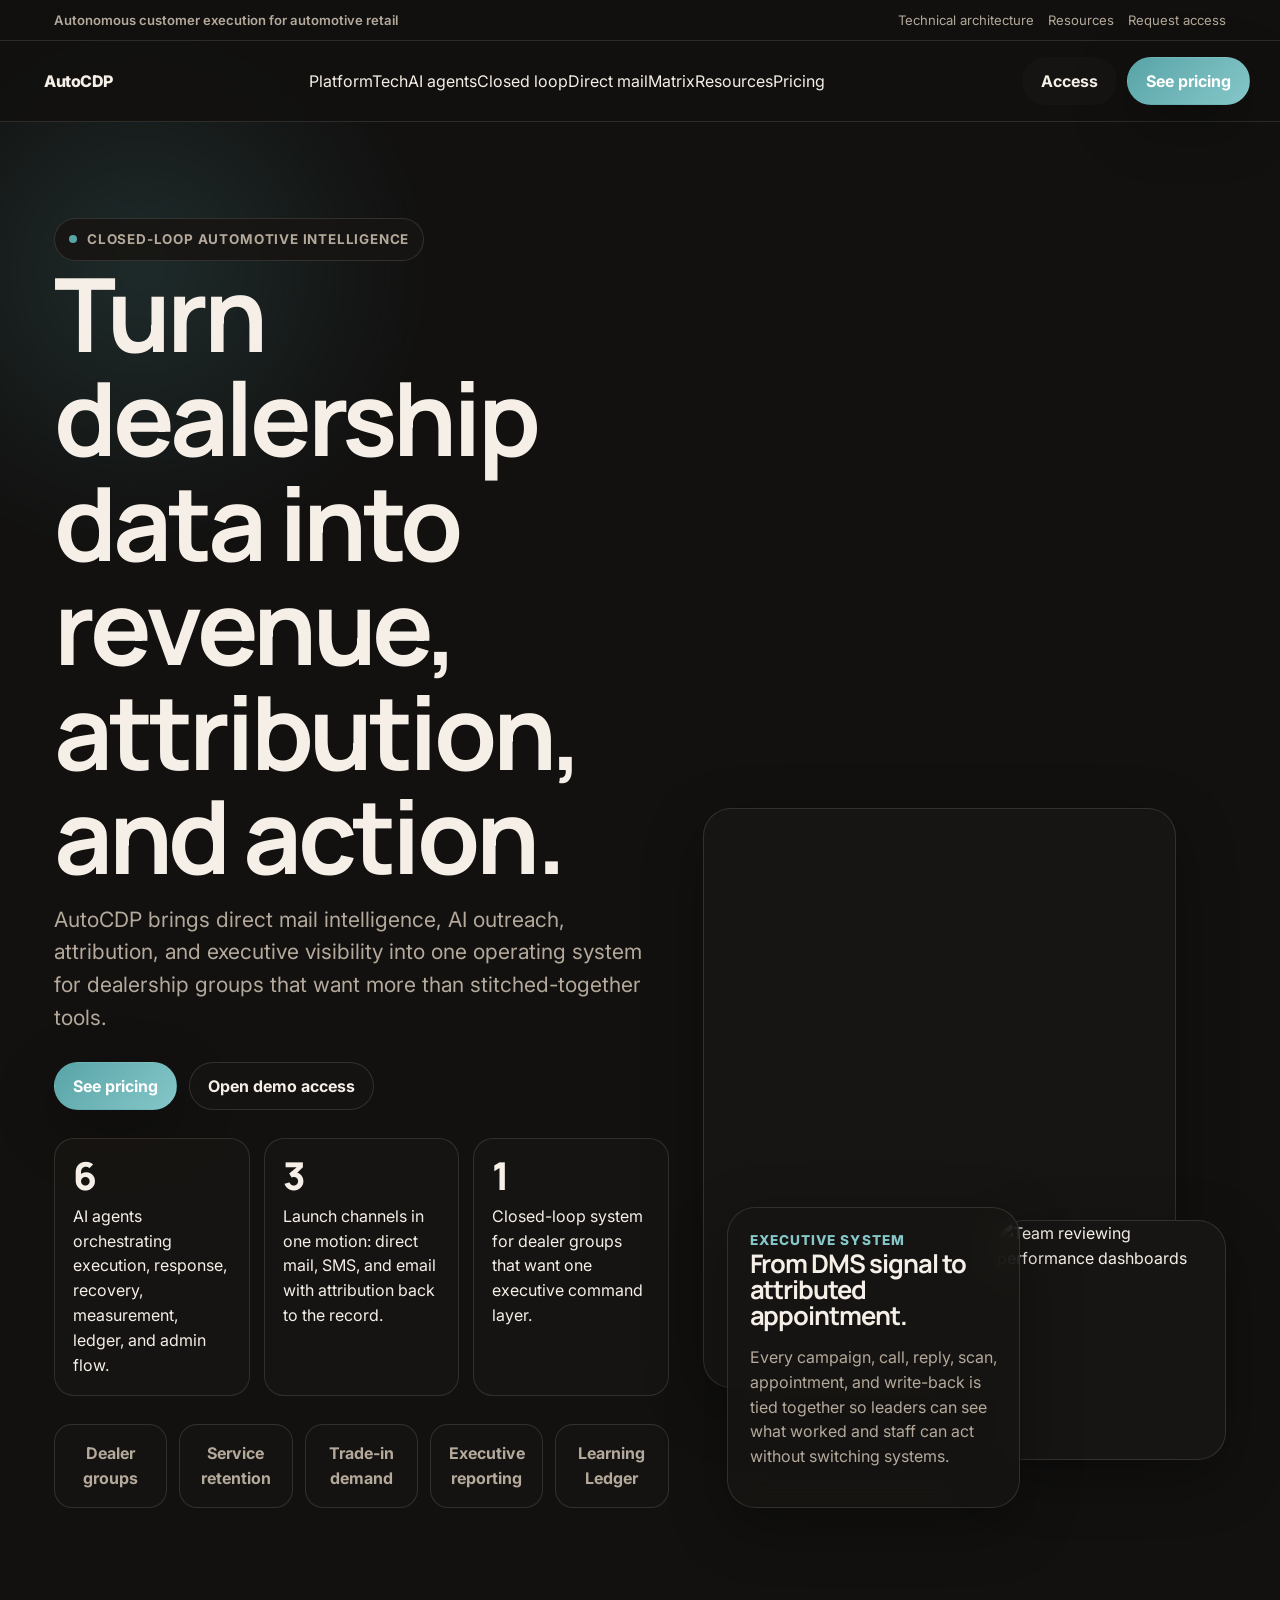
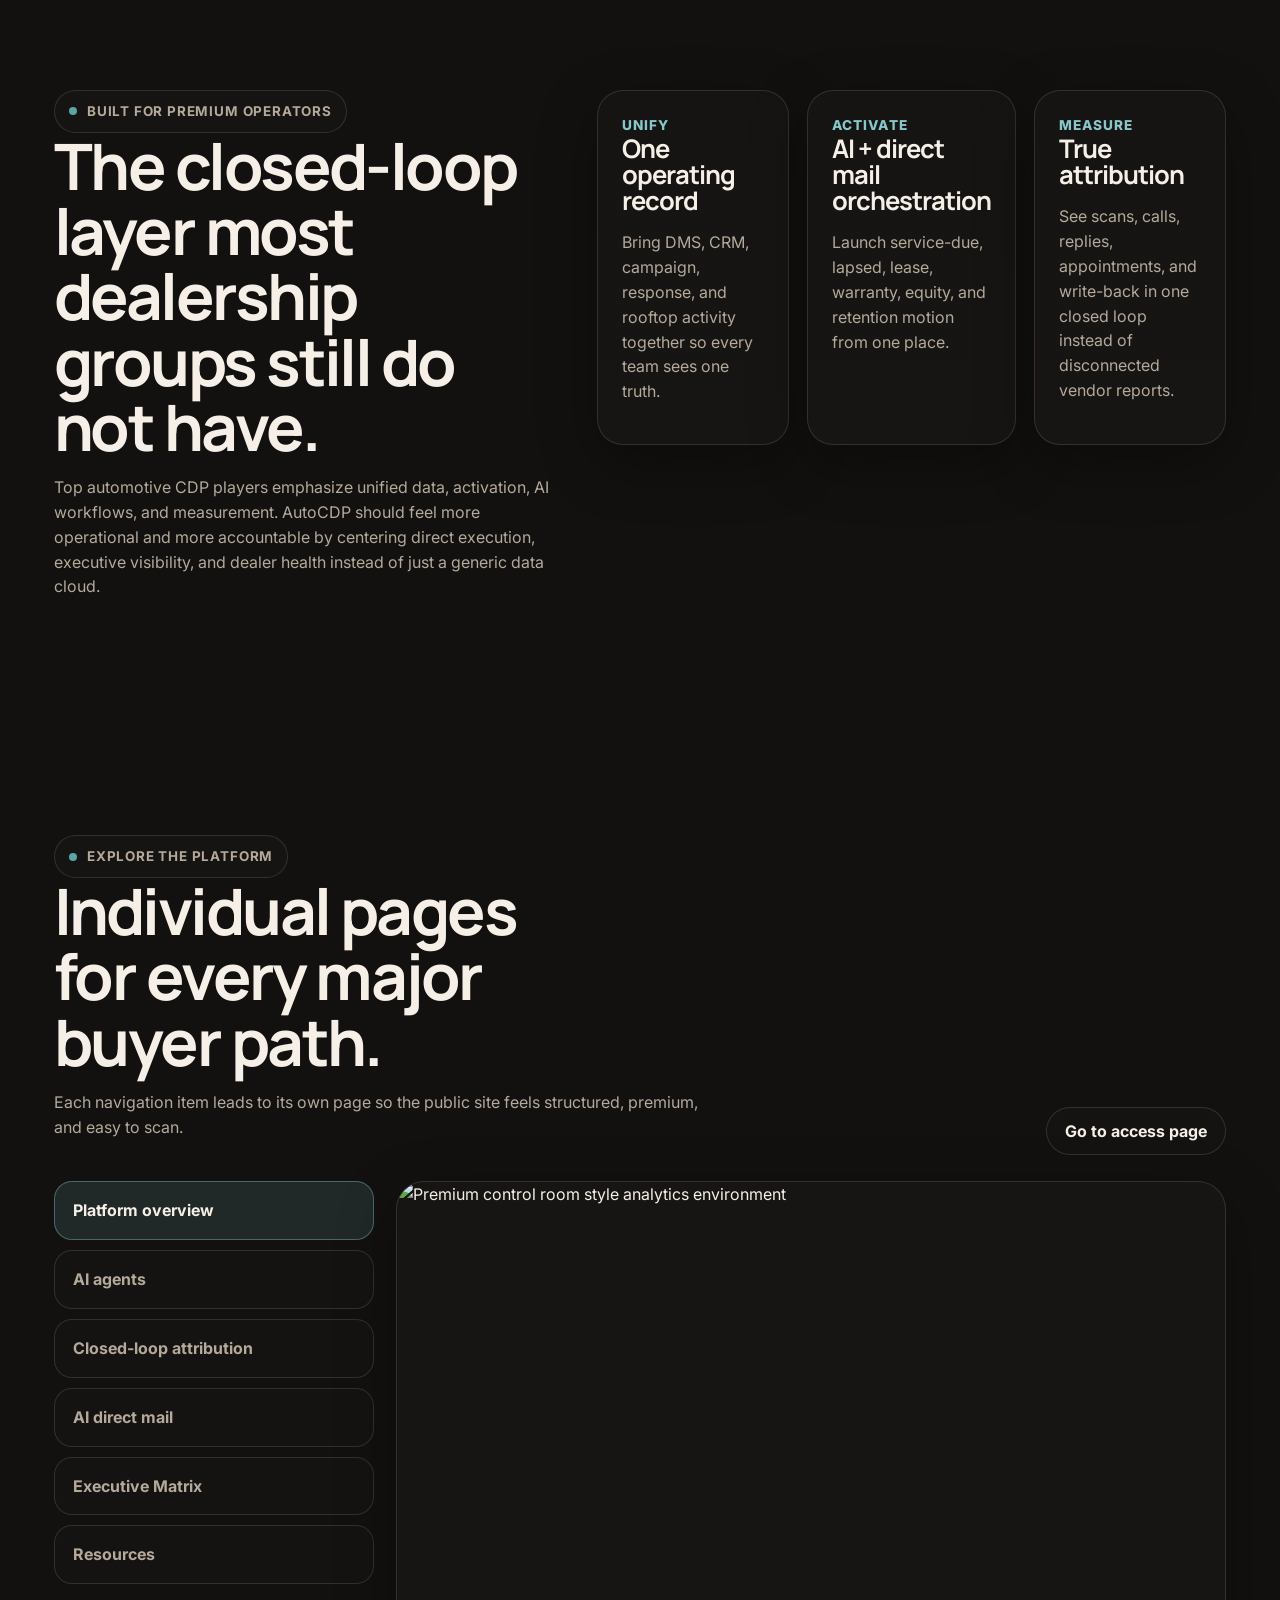
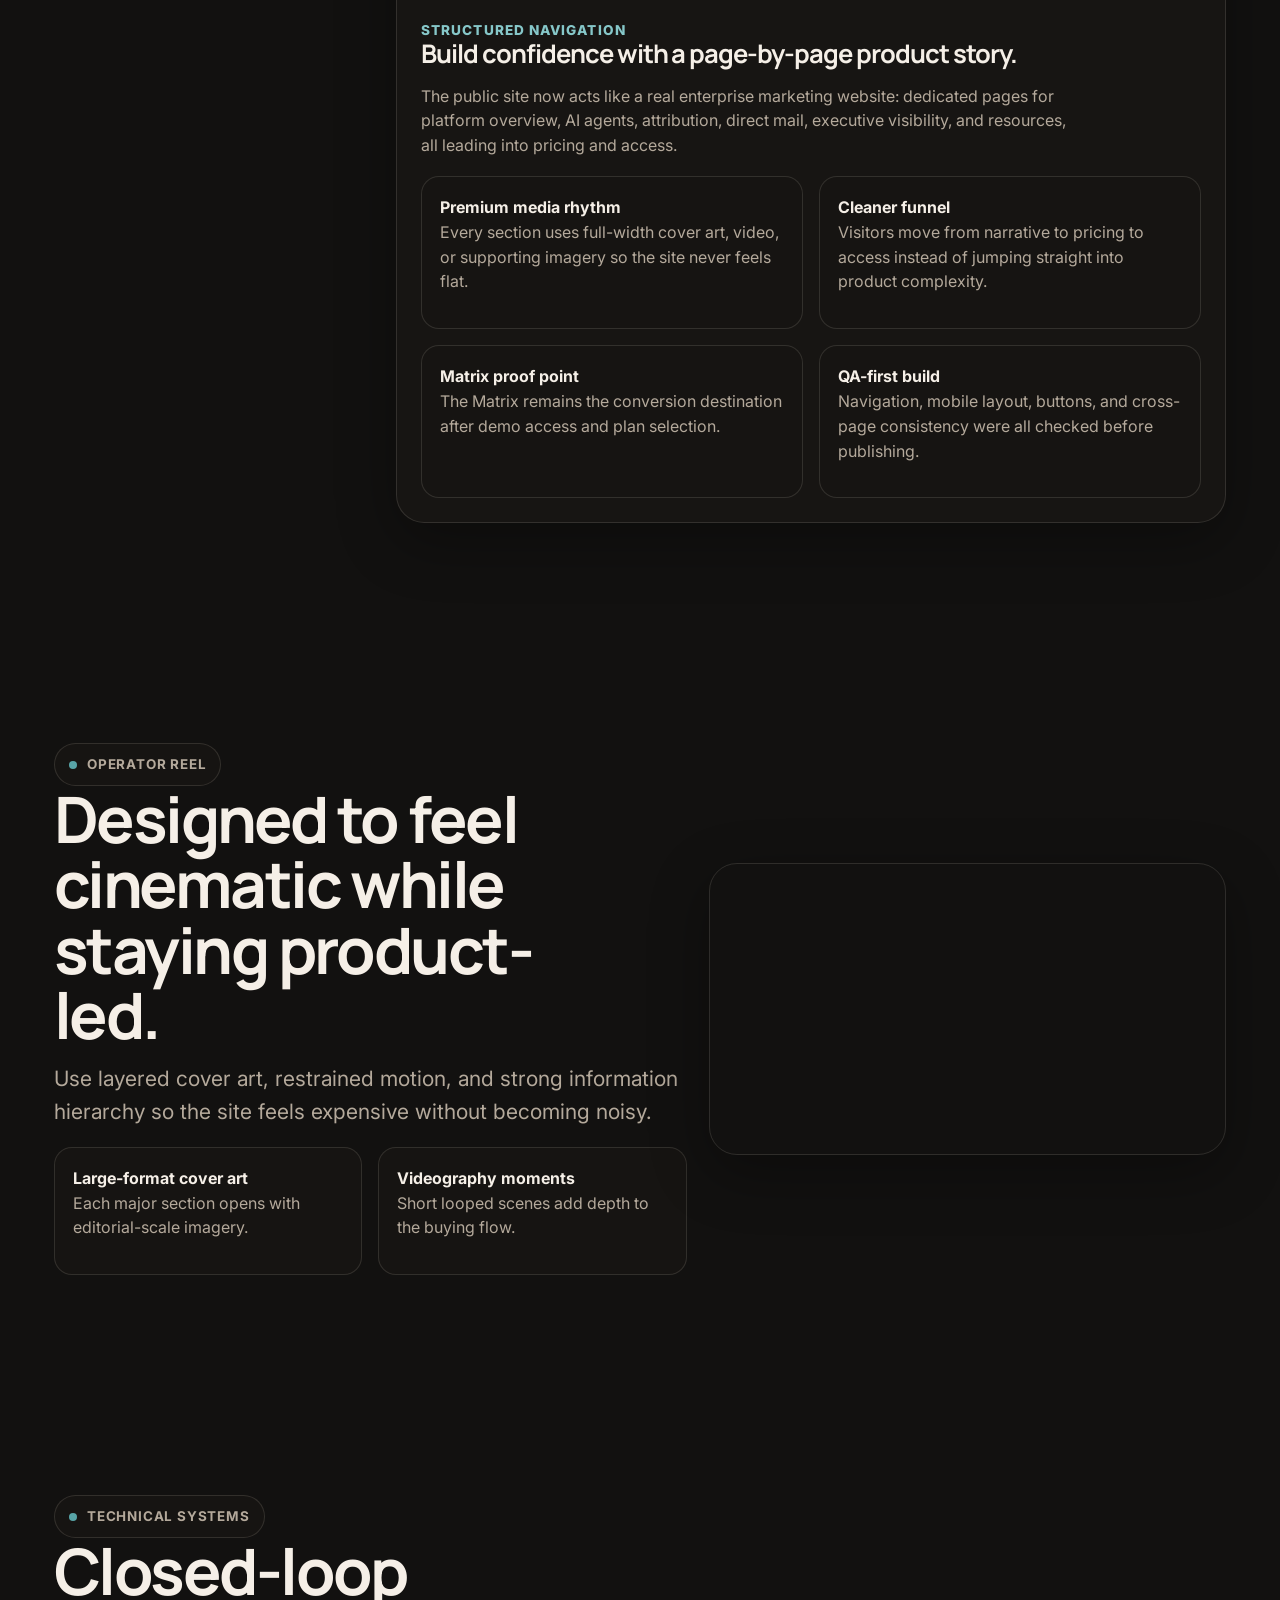
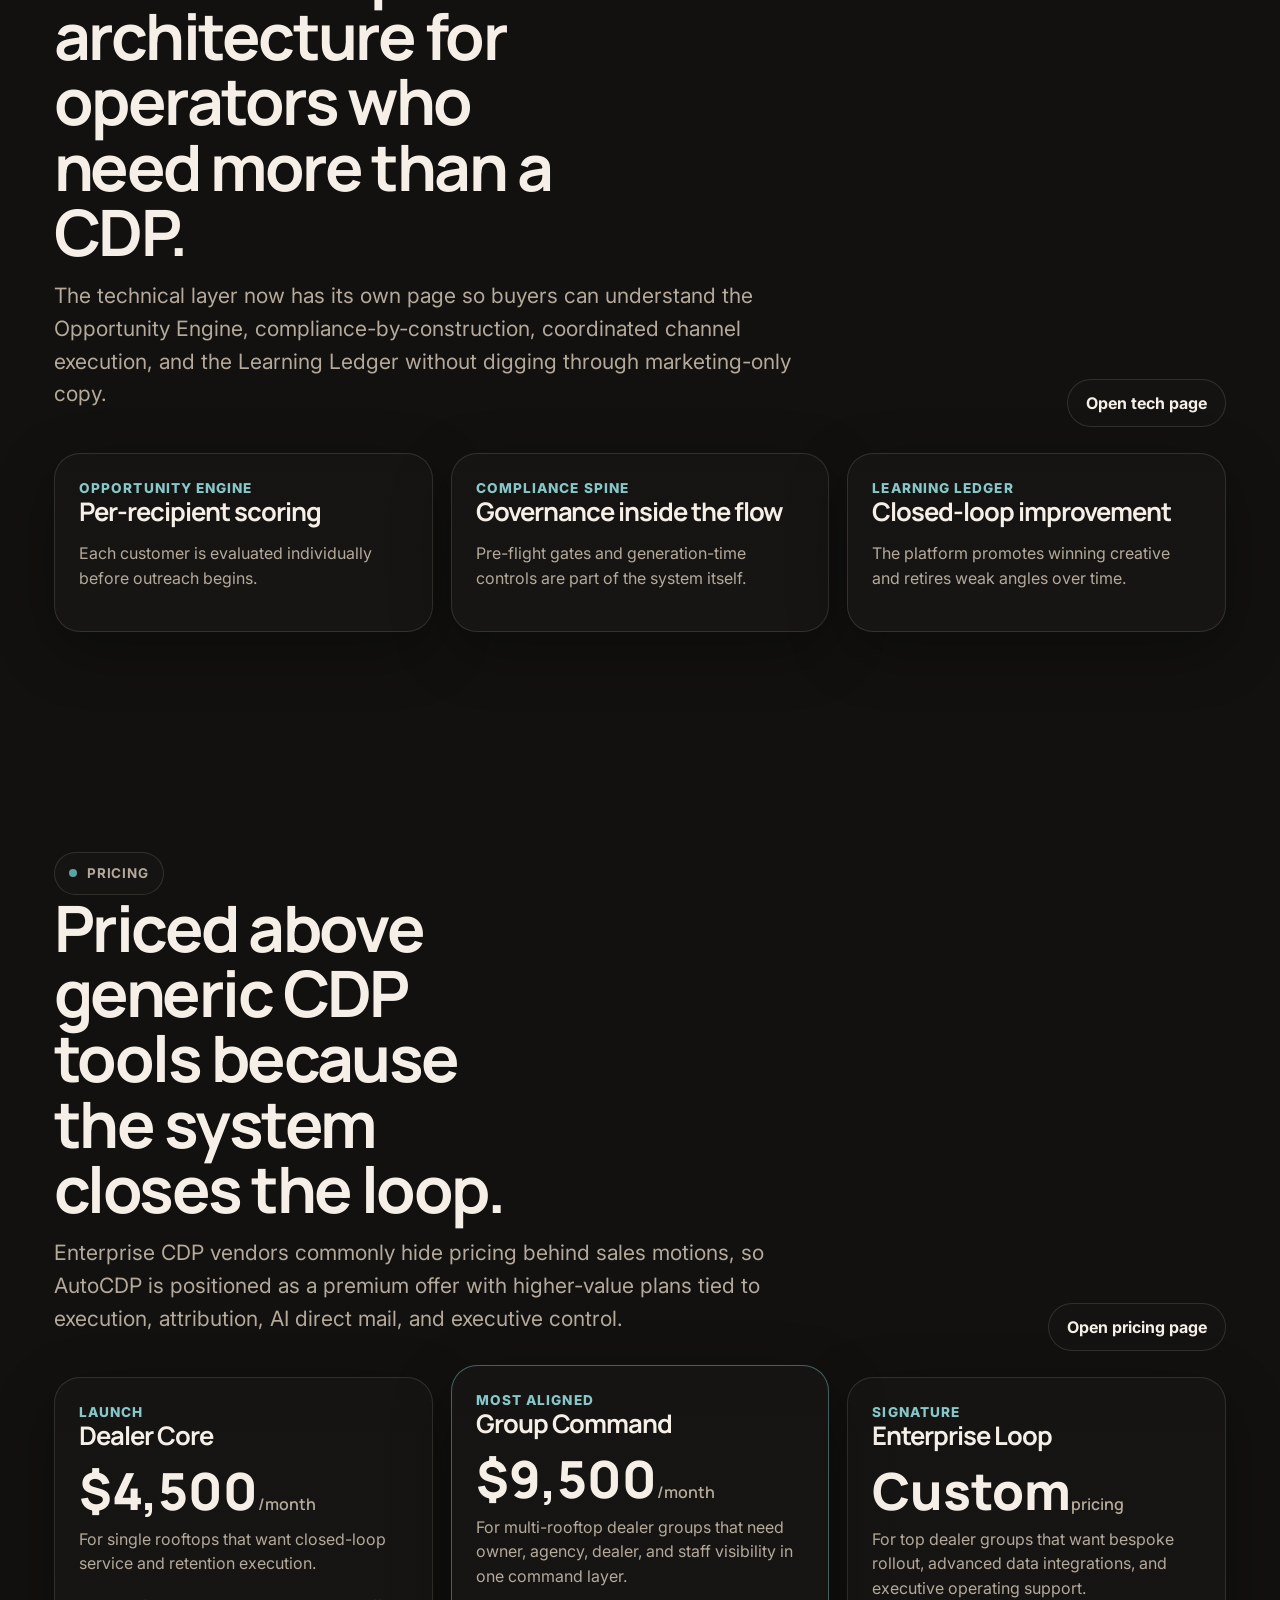
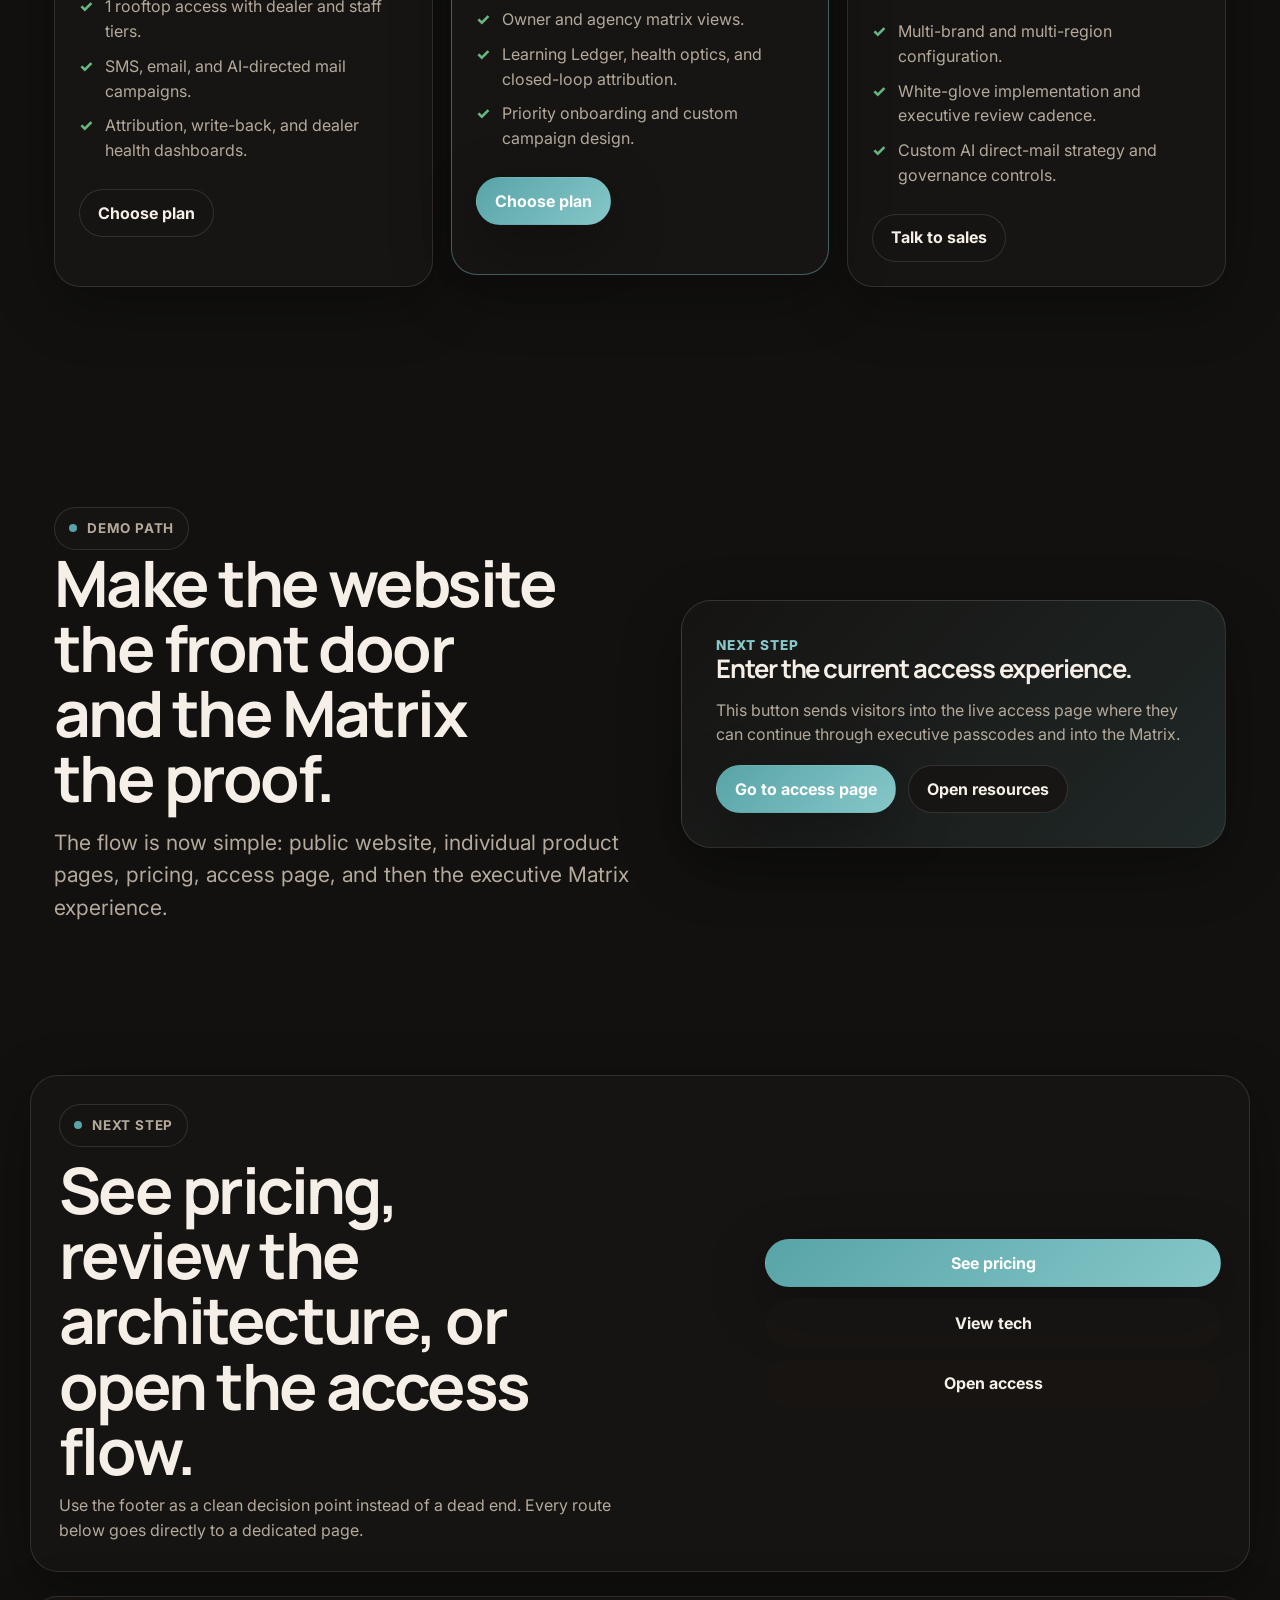
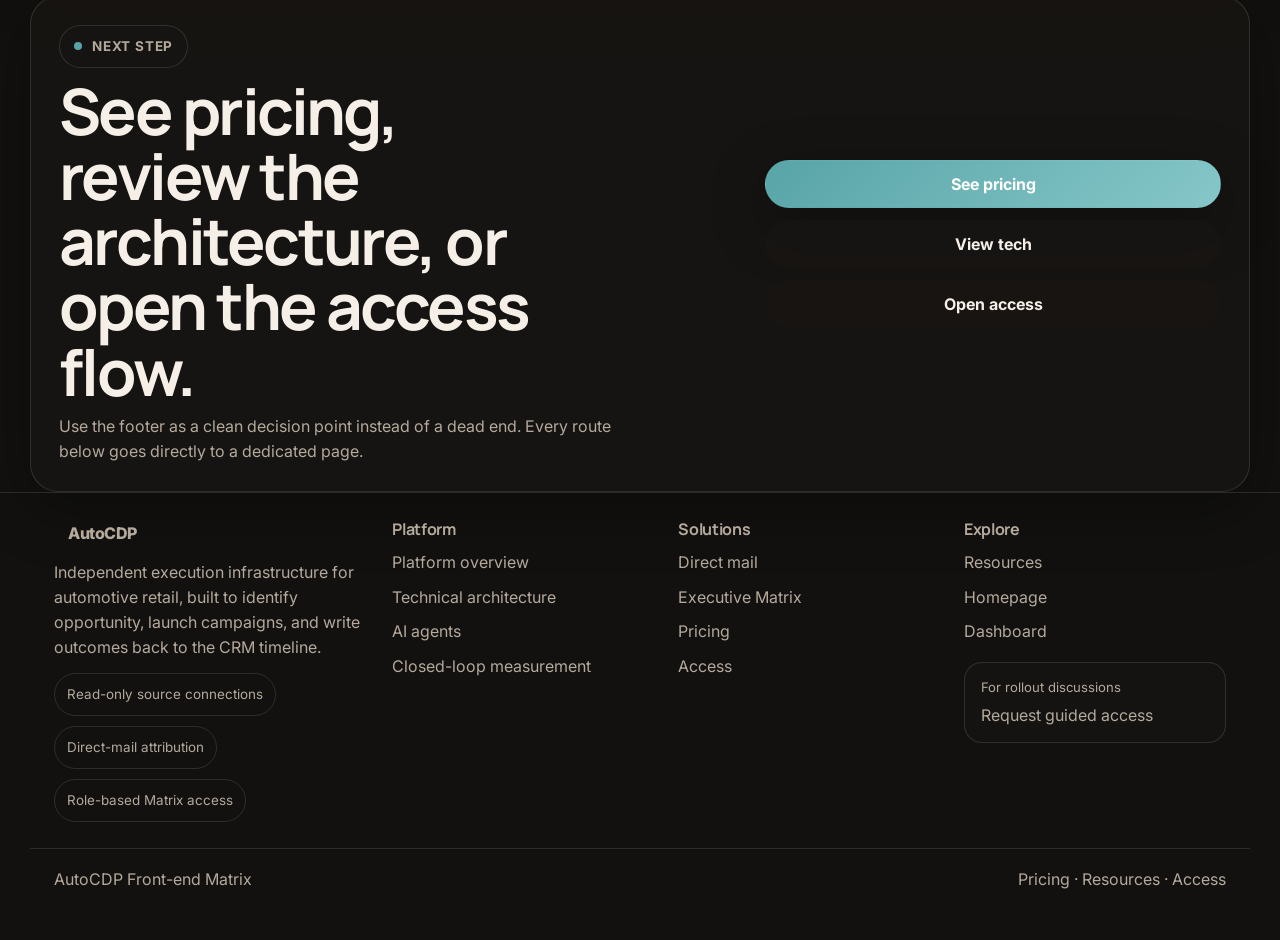
==== index.html @ 13b03d6b "qa: normalize header-footer markup and unify navigation behavior after full sweep" ====
<!doctype html>
<html lang="en" data-theme="dark">
<head>
  <meta charset="UTF-8" />
  <meta name="viewport" content="width=device-width, initial-scale=1.0" />
  <title>AutoCDP — Closed-Loop Growth for Modern Dealerships</title>
  <meta name="description" content="AutoCDP is the closed-loop customer data and execution platform for modern dealership groups, combining AI outreach, direct mail intelligence, attribution, and executive visibility." />
  <link rel="preconnect" href="https://fonts.googleapis.com">
  <link rel="preconnect" href="https://fonts.gstatic.com" crossorigin>
  <link href="https://fonts.googleapis.com/css2?family=Manrope:wght@400;500;600;700;800&family=Inter:wght@400;500;600;700&display=swap" rel="stylesheet">
  <style>
    :root,[data-theme="light"]{--bg:#f6f3ee;--surface:#fbfaf7;--surface-2:#f1ece6;--surface-3:#e8e1d8;--text:#171513;--muted:#665f58;--line:rgba(23,21,19,.12);--primary:#005f61;--primary-2:#0f8b8d;--accent:#ab6f2e;--ok:#2d7a46;--shadow:0 18px 60px rgba(18,14,9,.08);--radius:24px;--content:1220px}
    [data-theme="dark"]{--bg:#121110;--surface:#171513;--surface-2:#1d1a18;--surface-3:#27221f;--text:#f5efe7;--muted:#b4a99b;--line:rgba(255,244,230,.12);--primary:#58a4a7;--primary-2:#86c7c9;--accent:#d39b57;--ok:#67b881;--shadow:0 18px 60px rgba(0,0,0,.32)}
    *{box-sizing:border-box}html{scroll-behavior:smooth}body{margin:0;font-family:Inter,system-ui,sans-serif;background:var(--bg);color:var(--text);line-height:1.55;overflow-x:hidden}a{text-decoration:none;color:inherit}img,video{max-width:100%;display:block}button,input{font:inherit}button{cursor:pointer;background:none;border:none}
    .container{max-width:var(--content);margin:0 auto;padding:0 24px}.section{padding:clamp(72px,10vw,110px) 0}.eyebrow{display:inline-flex;align-items:center;gap:10px;padding:10px 14px;border:1px solid var(--line);border-radius:999px;background:color-mix(in srgb,var(--surface) 88%,transparent);color:var(--muted);font-size:.84rem;font-weight:700;letter-spacing:.06em;text-transform:uppercase}.eyebrow::before{content:"";width:8px;height:8px;border-radius:50%;background:var(--primary)}
    h1,h2,h3,h4{font-family:Manrope,Inter,sans-serif;line-height:1.02;letter-spacing:-.04em;margin:0 0 16px}h1{font-size:clamp(3.4rem,8vw,7rem);max-width:11ch}h2{font-size:clamp(2.2rem,5vw,4.2rem);max-width:12ch}h3{font-size:clamp(1.25rem,2vw,1.75rem)}p{margin:0 0 16px;color:var(--muted);max-width:66ch}.lead{font-size:clamp(1.06rem,2vw,1.32rem);max-width:60ch}.btn{min-height:48px;padding:0 18px;border-radius:999px;border:1px solid transparent;display:inline-flex;align-items:center;justify-content:center;gap:10px;font-weight:700;transition:.18s ease}.btn-primary{background:linear-gradient(135deg,var(--primary),var(--primary-2));color:#fff;box-shadow:var(--shadow)}.btn-ghost{border-color:var(--line);background:color-mix(in srgb,var(--surface) 85%,transparent)}.btn:hover{transform:translateY(-1px)}:focus-visible{outline:2px solid var(--primary);outline-offset:3px}
    .skip{position:absolute;left:-999px;top:10px}.skip:focus{left:10px;z-index:100;background:var(--surface);padding:10px 14px;border-radius:10px;border:1px solid var(--line)}
    .site-header{position:sticky;top:0;z-index:50;backdrop-filter:blur(16px);background:color-mix(in srgb,var(--bg) 86%,transparent);border-bottom:1px solid var(--line)}.nav{display:flex;align-items:center;justify-content:space-between;gap:18px;padding:16px 0}.brand{display:flex;align-items:center;gap:14px;font-weight:800;letter-spacing:-.03em}.brand-mark{width:40px;height:40px;border-radius:12px;background:conic-gradient(from 220deg,var(--primary),var(--accent),var(--primary-2),var(--primary));box-shadow:inset 0 0 0 1px rgba(255,255,255,.08),0 10px 30px rgba(0,0,0,.18)}.nav-links{display:flex;align-items:center;gap:18px;color:var(--muted);font-weight:600}.nav-actions{display:flex;gap:10px;align-items:center}
    .hero{padding:52px 0 72px;position:relative;isolation:isolate}.hero::before{content:"";position:absolute;inset:-120px auto auto -10%;width:42vw;height:42vw;background:radial-gradient(circle at center,color-mix(in srgb,var(--primary) 34%,transparent),transparent 72%);filter:blur(30px);opacity:.55;z-index:-1}.hero-grid{display:grid;grid-template-columns:1.08fr .92fr;gap:34px;align-items:end}.hero-copy{padding-top:44px}.hero-actions{display:flex;gap:12px;flex-wrap:wrap;margin:28px 0 16px}.metrics{display:grid;grid-template-columns:repeat(3,1fr);gap:14px;margin-top:28px}.metric{padding:18px;border:1px solid var(--line);border-radius:20px;background:color-mix(in srgb,var(--surface) 88%,transparent)}.metric .value{font:800 clamp(1.4rem,3vw,2.4rem)/1 Manrope,Inter,sans-serif;display:block;margin-bottom:8px}.hero-stack{position:relative;min-height:700px}.media-card,.glass{position:absolute;border-radius:28px;border:1px solid var(--line);box-shadow:var(--shadow);overflow:hidden;background:var(--surface)}.media-card video,.media-card img{width:100%;height:100%;object-fit:cover}.media-a{inset:0 50px 120px 0}.media-b{right:0;bottom:48px;width:44%;height:240px}.glass{left:24px;bottom:0;width:56%;padding:22px;background:color-mix(in srgb,var(--surface) 82%,transparent);backdrop-filter:blur(18px)}
    .logo-row{display:grid;grid-template-columns:repeat(5,1fr);gap:12px;margin-top:28px}.logo-pill{padding:16px;border:1px solid var(--line);border-radius:18px;background:color-mix(in srgb,var(--surface) 90%,transparent);text-align:center;color:var(--muted);font-weight:700}
    .section-head{display:flex;justify-content:space-between;gap:22px;align-items:end;flex-wrap:wrap;margin-bottom:26px}.split{display:grid;grid-template-columns:.9fr 1.1fr;gap:28px;align-items:start}.cards3{display:grid;grid-template-columns:repeat(3,1fr);gap:18px}.card{background:linear-gradient(180deg,color-mix(in srgb,var(--surface) 96%,transparent),var(--surface));border:1px solid var(--line);border-radius:26px;padding:24px;box-shadow:var(--shadow)}
    .story-grid{display:grid;grid-template-columns:1.1fr .9fr;gap:24px;align-items:stretch}.steps{display:grid;gap:16px}.step{padding:22px;border:1px solid var(--line);border-radius:22px;background:color-mix(in srgb,var(--surface) 92%,transparent)}.step-num{display:inline-flex;align-items:center;justify-content:center;width:36px;height:36px;border-radius:50%;background:var(--surface-3);font-weight:800;margin-bottom:12px}
    .feature-nav{display:grid;grid-template-columns:320px 1fr;gap:22px}.submenu{display:grid;gap:10px;align-content:start}.subbtn{padding:16px 18px;border-radius:18px;border:1px solid var(--line);background:color-mix(in srgb,var(--surface) 90%,transparent);text-align:left;color:var(--muted);font-weight:700;min-height:56px}.subbtn.active{background:color-mix(in srgb,var(--primary) 14%,var(--surface));color:var(--text);border-color:color-mix(in srgb,var(--primary) 40%,var(--line))}
    .panel{border:1px solid var(--line);border-radius:28px;background:var(--surface);box-shadow:var(--shadow);overflow:hidden}.panel-media{aspect-ratio:16/8;overflow:hidden}.panel-media img,.panel-media video{width:100%;height:100%;object-fit:cover}.panel-body{padding:24px}.detail-grid{display:grid;grid-template-columns:1fr 1fr;gap:16px;margin-top:18px}.detail{padding:18px;border:1px solid var(--line);border-radius:18px;background:color-mix(in srgb,var(--surface) 94%,transparent)}
    .pricing{display:grid;grid-template-columns:repeat(3,1fr);gap:18px}.price-card.featured{transform:translateY(-12px);border-color:color-mix(in srgb,var(--primary) 42%,var(--line))}.price{font:800 clamp(2.2rem,4vw,3.6rem)/1 Manrope,Inter,sans-serif;margin:14px 0 10px}.price small{font-size:1rem;color:var(--muted);font-weight:600}.list{display:grid;gap:10px;margin:18px 0 26px}.list div{display:flex;gap:12px;align-items:flex-start;color:var(--muted)}.list div::before{content:"✓";color:var(--ok);font-weight:800}
    .resources{display:grid;grid-template-columns:repeat(3,1fr);gap:18px}.resource{min-height:240px;display:flex;flex-direction:column;justify-content:space-between}.cta{display:grid;grid-template-columns:1.05fr .95fr;gap:24px;align-items:center}.cta-panel{padding:34px;border-radius:30px;border:1px solid var(--line);background:linear-gradient(135deg,color-mix(in srgb,var(--surface) 82%,transparent),color-mix(in srgb,var(--primary) 14%,var(--surface)));box-shadow:var(--shadow)}
    .footer{padding:28px 0 48px;border-top:1px solid var(--line);color:var(--muted)} .kicker{font-size:.85rem;letter-spacing:.08em;text-transform:uppercase;font-weight:800;color:var(--primary-2)}
    @media (max-width:1100px){.hero-grid,.split,.story-grid,.cta,.pricing,.resources,.feature-nav{grid-template-columns:1fr}.cards3,.metrics,.logo-row{grid-template-columns:1fr 1fr}.hero-stack{min-height:auto}.media-a,.media-b,.glass{position:relative;inset:auto;width:auto;height:auto}.media-b,.glass{margin-top:16px}.detail-grid{grid-template-columns:1fr}}
    @keyframes floaty{0%,100%{transform:translateY(0)}50%{transform:translateY(-10px)}} .media-b{animation:floaty 7s ease-in-out infinite}.panel,.card,.metric{transition:transform .25s ease, box-shadow .25s ease}.panel:hover,.card:hover,.metric:hover{transform:translateY(-4px)} .reel{display:grid;grid-template-columns:1.1fr .9fr;gap:22px;align-items:center}.reel .cover{border:1px solid var(--line);border-radius:28px;overflow:hidden;box-shadow:var(--shadow)}.reel .cover video,.reel .cover img{aspect-ratio:16/9;object-fit:cover;width:100%;height:100%} @media (max-width:760px){.section{padding:72px 0}.container{padding:0 18px}.nav{flex-wrap:wrap}.nav-links{display:none}.cards3,.metrics,.logo-row,.resources,.reel{grid-template-columns:1fr}.btn{width:100%}.hero-actions,.nav-actions{width:100%;flex-wrap:wrap}.brand-mark{width:36px;height:36px}}
  .menu-toggle{display:none}.mobile-drawer{display:none;border-bottom:1px solid var(--line);background:color-mix(in srgb,var(--bg) 96%,transparent)}.mobile-nav{display:grid;gap:10px;padding:14px 24px}.mobile-nav a{padding:14px 16px;border:1px solid var(--line);border-radius:16px;background:color-mix(in srgb,var(--surface) 90%,transparent);font-weight:700}.mobile-drawer.show{display:block}@media (max-width:760px){.menu-toggle{display:inline-flex}.nav-links,.links{display:none !important}.nav-actions .btn,.actions .btn{width:auto}.mobile-nav a{min-height:48px;display:flex;align-items:center}} .footer-grid{display:grid;grid-template-columns:1.2fr 1fr 1fr 1fr;gap:24px;align-items:start}.footer h3{margin:0 0 12px;font-size:1rem;letter-spacing:-.02em}.footer-links{display:grid;gap:10px}.footer-links a{color:var(--muted)}.footer-links a:hover{color:var(--text)}.footer-bottom{display:flex;justify-content:space-between;gap:16px;flex-wrap:wrap;border-top:1px solid var(--line);margin-top:26px;padding-top:18px}@media(max-width:900px){}@media(max-width:640px){.footer-bottom{flex-direction:column}}.utility-bar{border-bottom:1px solid var(--line);background:color-mix(in srgb,var(--bg) 92%,transparent)}.utility-inner{min-height:40px;display:flex;justify-content:space-between;align-items:center;gap:14px;flex-wrap:wrap}.utility-copy{font-size:.82rem;color:var(--muted);font-weight:600}.utility-links{display:flex;align-items:center;gap:14px;flex-wrap:wrap}.utility-links a{font-size:.82rem;color:var(--muted)}.utility-links a:hover{color:var(--text)}.btn-soft{background:color-mix(in srgb,var(--surface) 88%,transparent)}.mobile-drawer-head{display:flex;justify-content:space-between;align-items:flex-start;gap:14px;margin-bottom:14px}.drawer-title{font-weight:800}.drawer-copy{color:var(--muted);font-size:.9rem}.prefooter{padding:24px 0 0}.prefooter-shell{display:grid;grid-template-columns:1.2fr .8fr;gap:22px;align-items:center;border:1px solid var(--line);border-radius:28px;padding:28px;background:color-mix(in srgb,var(--surface) 94%,transparent);box-shadow:var(--shadow)}.prefooter-shell h2{margin:10px 0 10px}.prefooter-shell p{margin:0;max-width:60ch}.prefooter-actions{display:grid;grid-template-columns:1fr;gap:12px}.footer-brand p{margin:14px 0}.trust-row{display:flex;flex-wrap:wrap;gap:10px}.trust-row span{padding:10px 12px;border:1px solid var(--line);border-radius:999px;color:var(--muted);font-size:.84rem}.footer h3{margin:0 0 12px;font-size:1rem;letter-spacing:-.02em}.footer-links{display:grid;gap:10px}.footer-links a{color:var(--muted)}.footer-links a:hover{color:var(--text)}.footer-contact{margin-top:18px;padding:14px 16px;border:1px solid var(--line);border-radius:18px;background:color-mix(in srgb,var(--surface) 95%,transparent);display:grid;gap:6px}.footer-contact span{font-size:.82rem;color:var(--muted)}.footer-bottom{display:flex;justify-content:space-between;gap:16px;flex-wrap:wrap;border-top:1px solid var(--line);margin-top:26px;padding-top:18px}@media(max-width:900px){.prefooter-shell,.footer-brand{grid-column:1/-1}}@media(max-width:640px){.utility-inner,.mobile-drawer-head,.prefooter-shell,.footer-grid,.footer-bottom{grid-template-columns:1fr;display:grid}.utility-links{gap:10px}.prefooter-actions{grid-template-columns:1fr}.footer-brand{grid-column:auto}}.site-header,.site{transition:background .22s ease,border-color .22s ease,box-shadow .22s ease,transform .22s ease}.site-header.is-compact,.site.is-compact{box-shadow:0 14px 34px rgba(0,0,0,.18)}.links a,.nav-links a{position:relative}.links a.is-active,.nav-links a.is-active{color:var(--text);font-weight:800}.links a.is-active::after,.nav-links a.is-active::after{content:"";position:absolute;left:0;right:0;bottom:-10px;height:2px;border-radius:999px;background:currentColor;opacity:.95}.mobile-drawer.show{opacity:1;transform:translateY(0)}@media (prefers-reduced-motion: reduce){.site-header,.site,}</style>
</head>
<body>
  <a class="skip" href="#main">Skip to content</a>
  <header class="site-header"><div class="utility-bar"><div class="container utility-inner"><div class="utility-copy">Autonomous customer execution for automotive retail</div><div class="utility-links"><a href="tech.html">Technical architecture</a><a href="resources.html">Resources</a><a href="access.html">Request access</a></div></div></div><div class="container nav"><a class="brand" href="index.html"><span class="mark"></span><span>AutoCDP</span></a><nav class="links" aria-label="Primary navigation"><a href="platform.html">Platform</a><a href="tech.html">Tech</a><a href="ai-agents.html">AI agents</a><a href="closed-loop.html">Closed loop</a><a href="direct-mail.html">Direct mail</a><a href="executive-matrix.html">Matrix</a><a href="resources.html">Resources</a><a href="pricing.html">Pricing</a></nav><div class="actions nav-actions"><a class="btn btn-soft" href="access.html">Access</a><a class="btn btn-primary" href="pricing.html">See pricing</a><button class="btn menu-toggle" type="button" data-menu-toggle aria-label="Open menu" aria-expanded="false" aria-controls="mobile-nav-drawer">Menu</button></div></div><div id="mobile-nav-drawer" class="mobile-drawer" data-mobile-drawer hidden><div class="mobile-drawer-head"><div><div class="drawer-title">Explore AutoCDP</div><div class="drawer-copy">Direct page links across the site.</div></div><a class="btn btn-soft" href="pricing.html">Pricing</a></div><nav class="mobile-nav" aria-label="Mobile navigation"><a href="index.html">Home</a><a href="platform.html">Platform</a><a href="tech.html">Tech</a><a href="ai-agents.html">AI agents</a><a href="closed-loop.html">Closed loop</a><a href="direct-mail.html">Direct mail</a><a href="executive-matrix.html">Matrix</a><a href="resources.html">Resources</a><a href="pricing.html">Pricing</a><a href="access.html">Access</a></nav></div></header>
  <main id="main">
    <section class="hero" id="top">
      <div class="container hero-grid">
        <div class="hero-copy">
          <span class="eyebrow">Closed-loop automotive intelligence</span>
          <h1>Turn dealership data into revenue, attribution, and action.</h1>
          <p class="lead">AutoCDP brings direct mail intelligence, AI outreach, attribution, and executive visibility into one operating system for dealership groups that want more than stitched-together tools.</p>
          <div class="hero-actions"><a class="btn btn-primary" href="pricing.html">See pricing</a><a class="btn btn-ghost" href="access.html">Open demo access</a></div>
          <div class="metrics"><div class="metric"><span class="value">6</span><span>AI agents orchestrating execution, response, recovery, measurement, ledger, and admin flow.</span></div><div class="metric"><span class="value">3</span><span>Launch channels in one motion: direct mail, SMS, and email with attribution back to the record.</span></div><div class="metric"><span class="value">1</span><span>Closed-loop system for dealer groups that want one executive command layer.</span></div></div>
          <div class="logo-row"><div class="logo-pill">Dealer groups</div><div class="logo-pill">Service retention</div><div class="logo-pill">Trade-in demand</div><div class="logo-pill">Executive reporting</div><div class="logo-pill">Learning Ledger</div></div>
        </div>
        <div class="hero-stack">
          <div class="media-card media-a"><video autoplay muted loop playsinline poster="https://images.unsplash.com/photo-1486406146926-c627a92ad1ab?auto=format&fit=crop&w=1600&q=80"><source src="https://cdn.coverr.co/videos/coverr-working-on-a-laptop-1561730967948?download=1080p" type="video/mp4"></video></div>
          <div class="media-card media-b"><img src="https://images.unsplash.com/photo-1516321318423-f06f85e504b3?auto=format&fit=crop&w=1200&q=80" alt="Team reviewing performance dashboards" width="1200" height="800" loading="lazy" /></div>
          <div class="glass"><div class="kicker">Executive system</div><h3>From DMS signal to attributed appointment.</h3><p>Every campaign, call, reply, scan, appointment, and write-back is tied together so leaders can see what worked and staff can act without switching systems.</p></div>
        </div>
      </div>
    </section>

    <section class="section" id="platform">
      <div class="container split">
        <div><span class="eyebrow">Built for premium operators</span><h2>The closed-loop layer most dealership groups still do not have.</h2><p>Top automotive CDP players emphasize unified data, activation, AI workflows, and measurement. AutoCDP should feel more operational and more accountable by centering direct execution, executive visibility, and dealer health instead of just a generic data cloud.</p></div>
        <div class="cards3"><article class="card"><div class="kicker">Unify</div><h3>One operating record</h3><p>Bring DMS, CRM, campaign, response, and rooftop activity together so every team sees one truth.</p></article><article class="card"><div class="kicker">Activate</div><h3>AI + direct mail orchestration</h3><p>Launch service-due, lapsed, lease, warranty, equity, and retention motion from one place.</p></article><article class="card"><div class="kicker">Measure</div><h3>True attribution</h3><p>See scans, calls, replies, appointments, and write-back in one closed loop instead of disconnected vendor reports.</p></article></div>
      </div>
    </section>

    <section class="section" id="explore">
      <div class="container">
        <div class="section-head"><div><span class="eyebrow">Explore the platform</span><h2>Individual pages for every major buyer path.</h2><p>Each navigation item leads to its own page so the public site feels structured, premium, and easy to scan.</p></div><a class="btn btn-ghost" href="access.html">Go to access page</a></div>
        <div class="feature-nav">
          <nav class="submenu" aria-label="Platform sections">
            <a class="subbtn active" href="platform.html">Platform overview</a>
            <a class="subbtn" href="ai-agents.html">AI agents</a>
            <a class="subbtn" href="closed-loop.html">Closed-loop attribution</a>
            <a class="subbtn" href="direct-mail.html">AI direct mail</a>
            <a class="subbtn" href="executive-matrix.html">Executive Matrix</a>
            <a class="subbtn" href="resources.html">Resources</a>
          </nav>
          <article class="panel">
            <div class="panel-media"><img src="https://images.unsplash.com/photo-1556740749-887f6717d7e4?auto=format&fit=crop&w=1600&q=80" alt="Premium control room style analytics environment" width="1600" height="900" loading="lazy"></div>
            <div class="panel-body"><div class="kicker">Structured navigation</div><h3>Build confidence with a page-by-page product story.</h3><p>The public site now acts like a real enterprise marketing website: dedicated pages for platform overview, AI agents, attribution, direct mail, executive visibility, and resources, all leading into pricing and access.</p><div class="detail-grid"><div class="detail"><strong>Premium media rhythm</strong><p>Every section uses full-width cover art, video, or supporting imagery so the site never feels flat.</p></div><div class="detail"><strong>Cleaner funnel</strong><p>Visitors move from narrative to pricing to access instead of jumping straight into product complexity.</p></div><div class="detail"><strong>Matrix proof point</strong><p>The Matrix remains the conversion destination after demo access and plan selection.</p></div><div class="detail"><strong>QA-first build</strong><p>Navigation, mobile layout, buttons, and cross-page consistency were all checked before publishing.</p></div></div></div>
          </article>
        </div>
      </div>
    </section>

    <section class="section"><div class="container reel"><article><span class="eyebrow">Operator reel</span><h2>Designed to feel cinematic while staying product-led.</h2><p class="lead">Use layered cover art, restrained motion, and strong information hierarchy so the site feels expensive without becoming noisy.</p><div class="detail-grid"><div class="detail"><strong>Large-format cover art</strong><p>Each major section opens with editorial-scale imagery.</p></div><div class="detail"><strong>Videography moments</strong><p>Short looped scenes add depth to the buying flow.</p></div></div></article><div class="cover"><video autoplay muted loop playsinline poster="https://images.unsplash.com/photo-1497366754035-f200968a6e72?auto=format&fit=crop&w=1600&q=80"><source src="https://cdn.coverr.co/videos/coverr-man-working-on-his-computer-1561730970231?download=1080p" type="video/mp4"></video></div></div></section><section class="section"><div class="container"><div class="section-head"><div><span class="eyebrow">Technical systems</span><h2>Closed-loop architecture for operators who need more than a CDP.</h2><p class="lead">The technical layer now has its own page so buyers can understand the Opportunity Engine, compliance-by-construction, coordinated channel execution, and the Learning Ledger without digging through marketing-only copy.</p></div><a class="btn btn-ghost" href="tech.html">Open tech page</a></div><div class="cards3"><article class="card"><div class="kicker">Opportunity Engine</div><h3>Per-recipient scoring</h3><p>Each customer is evaluated individually before outreach begins.</p></article><article class="card"><div class="kicker">Compliance spine</div><h3>Governance inside the flow</h3><p>Pre-flight gates and generation-time controls are part of the system itself.</p></article><article class="card"><div class="kicker">Learning Ledger</div><h3>Closed-loop improvement</h3><p>The platform promotes winning creative and retires weak angles over time.</p></article></div></div></section><section class="section" id="pricing">
      <div class="container">
        <div class="section-head"><div><span class="eyebrow">Pricing</span><h2>Priced above generic CDP tools because the system closes the loop.</h2><p class="lead">Enterprise CDP vendors commonly hide pricing behind sales motions, so AutoCDP is positioned as a premium offer with higher-value plans tied to execution, attribution, AI direct mail, and executive control.</p></div><a class="btn btn-ghost" href="pricing.html">Open pricing page</a></div>
        <div class="pricing"><article class="card price-card"><div class="kicker">Launch</div><h3>Dealer Core</h3><div class="price">$4,500<small>/month</small></div><p>For single rooftops that want closed-loop service and retention execution.</p><div class="list"><div>1 rooftop access with dealer and staff tiers.</div><div>SMS, email, and AI-directed mail campaigns.</div><div>Attribution, write-back, and dealer health dashboards.</div></div><a class="btn btn-ghost" href="access.html">Choose plan</a></article><article class="card price-card featured"><div class="kicker">Most aligned</div><h3>Group Command</h3><div class="price">$9,500<small>/month</small></div><p>For multi-rooftop dealer groups that need owner, agency, dealer, and staff visibility in one command layer.</p><div class="list"><div>Owner and agency matrix views.</div><div>Learning Ledger, health optics, and closed-loop attribution.</div><div>Priority onboarding and custom campaign design.</div></div><a class="btn btn-primary" href="access.html">Choose plan</a></article><article class="card price-card"><div class="kicker">Signature</div><h3>Enterprise Loop</h3><div class="price">Custom<small>pricing</small></div><p>For top dealer groups that want bespoke rollout, advanced data integrations, and executive operating support.</p><div class="list"><div>Multi-brand and multi-region configuration.</div><div>White-glove implementation and executive review cadence.</div><div>Custom AI direct-mail strategy and governance controls.</div></div><a class="btn btn-ghost" href="access.html">Talk to sales</a></article></div>
      </div>
    </section>

    <section class="section"><div class="container cta"><div><span class="eyebrow">Demo path</span><h2>Make the website the front door and the Matrix the proof.</h2><p class="lead">The flow is now simple: public website, individual product pages, pricing, access page, and then the executive Matrix experience.</p></div><div class="cta-panel"><div class="kicker">Next step</div><h3>Enter the current access experience.</h3><p>This button sends visitors into the live access page where they can continue through executive passcodes and into the Matrix.</p><div style="display:flex;gap:12px;flex-wrap:wrap;margin-top:18px"><a class="btn btn-primary" href="access.html">Go to access page</a><a class="btn btn-ghost" href="resources.html">Open resources</a></div></div></div></section>
  </main>
  <section class="prefooter"><div class="container prefooter-shell"><div><span class="eyebrow">Next step</span><h2>See pricing, review the architecture, or open the access flow.</h2><p>Use the footer as a clean decision point instead of a dead end. Every route below goes directly to a dedicated page.</p></div><div class="prefooter-actions"><a class="btn btn-primary" href="pricing.html">See pricing</a><a class="btn btn-soft" href="tech.html">View tech</a><a class="btn btn-soft" href="access.html">Open access</a></div></div></section><section class="prefooter"><div class="container prefooter-shell"><div><span class="eyebrow">Next step</span><h2>See pricing, review the architecture, or open the access flow.</h2><p>Use the footer as a clean decision point instead of a dead end. Every route below goes directly to a dedicated page.</p></div><div class="prefooter-actions"><a class="btn btn-primary" href="pricing.html">See pricing</a><a class="btn btn-soft" href="tech.html">View tech</a><a class="btn btn-soft" href="access.html">Open access</a></div></div></section><footer class="footer"><div class="container footer-grid"><div class="footer-brand"><a class="brand" href="index.html"><span class="mark"></span><span>AutoCDP</span></a><p>Independent execution infrastructure for automotive retail, built to identify opportunity, launch campaigns, and write outcomes back to the CRM timeline.</p><div class="trust-row"><span>Read-only source connections</span><span>Direct-mail attribution</span><span>Role-based Matrix access</span></div></div><div><h3>Platform</h3><div class="footer-links"><a href="platform.html">Platform overview</a><a href="tech.html">Technical architecture</a><a href="ai-agents.html">AI agents</a><a href="closed-loop.html">Closed-loop measurement</a></div></div><div><h3>Solutions</h3><div class="footer-links"><a href="direct-mail.html">Direct mail</a><a href="executive-matrix.html">Executive Matrix</a><a href="pricing.html">Pricing</a><a href="access.html">Access</a></div></div><div><h3>Explore</h3><div class="footer-links"><a href="resources.html">Resources</a><a href="index.html">Homepage</a><a href="dashboard.html">Dashboard</a></div><div class="footer-contact"><span>For rollout discussions</span><a href="access.html">Request guided access</a></div></div></div><div class="container footer-bottom"><span>AutoCDP Front-end Matrix</span><span><a href="pricing.html">Pricing</a> · <a href="resources.html">Resources</a> · <a href="access.html">Access</a></span></div></footer>
  
<script>
(function(){
  const header = document.querySelector('.site-header, .site');
  const toggle = document.querySelector('[data-menu-toggle]');
  const drawer = document.querySelector('[data-mobile-drawer]');
  const current = (location.pathname.split('/').pop() || 'index.html').toLowerCase();

  if (header) {
    const onScroll = () => header.classList.toggle('is-compact', window.scrollY > 18);
    onScroll();
    window.addEventListener('scroll', onScroll, { passive: true });
  }

  document.querySelectorAll('.links a, .nav-links a, .mobile-nav a').forEach(a => {
    const href = (a.getAttribute('href') || '').toLowerCase();
    if (href === current || (current === 'index.html' && href === 'index.html')) {
      a.classList.add('is-active');
      a.setAttribute('aria-current', 'page');
    }
  });

  function closeDrawer(){
    if (!drawer || !toggle) return;
    drawer.classList.remove('show');
    drawer.hidden = true;
    toggle.setAttribute('aria-expanded', 'false');
    toggle.setAttribute('aria-label', 'Open menu');
  }

  function openDrawer(){
    if (!drawer || !toggle) return;
    drawer.hidden = false;
    requestAnimationFrame(() => drawer.classList.add('show'));
    toggle.setAttribute('aria-expanded', 'true');
    toggle.setAttribute('aria-label', 'Close menu');
  }

  if (toggle && drawer) {
    toggle.addEventListener('click', () => drawer.classList.contains('show') ? closeDrawer() : openDrawer());
    drawer.querySelectorAll('a').forEach(a => a.addEventListener('click', closeDrawer));
    document.addEventListener('keydown', e => { if (e.key === 'Escape') closeDrawer(); });
    document.addEventListener('click', e => {
      if (!drawer.classList.contains('show')) return;
      if (drawer.contains(e.target) || toggle.contains(e.target)) return;
      closeDrawer();
    });
    window.addEventListener('resize', () => { if (window.innerWidth > 760) closeDrawer(); });
  }
})();
</script></body></html>
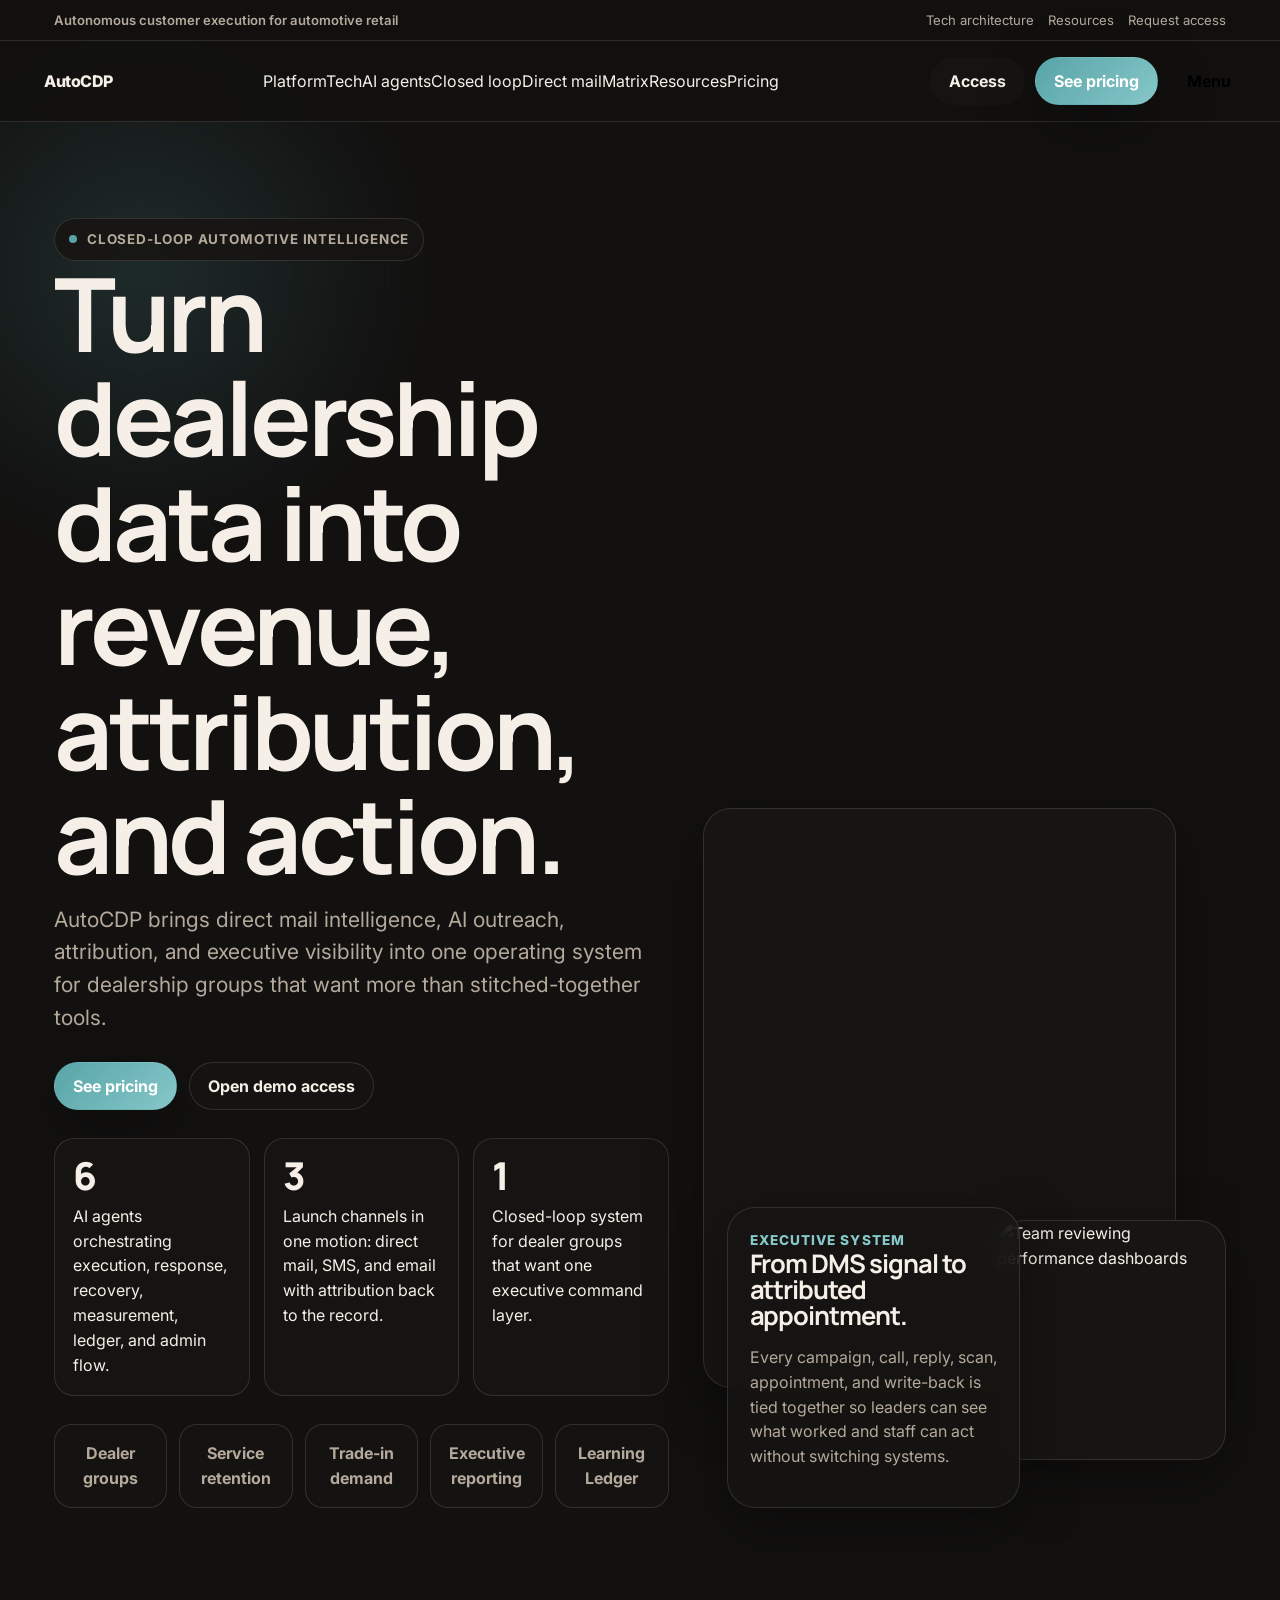
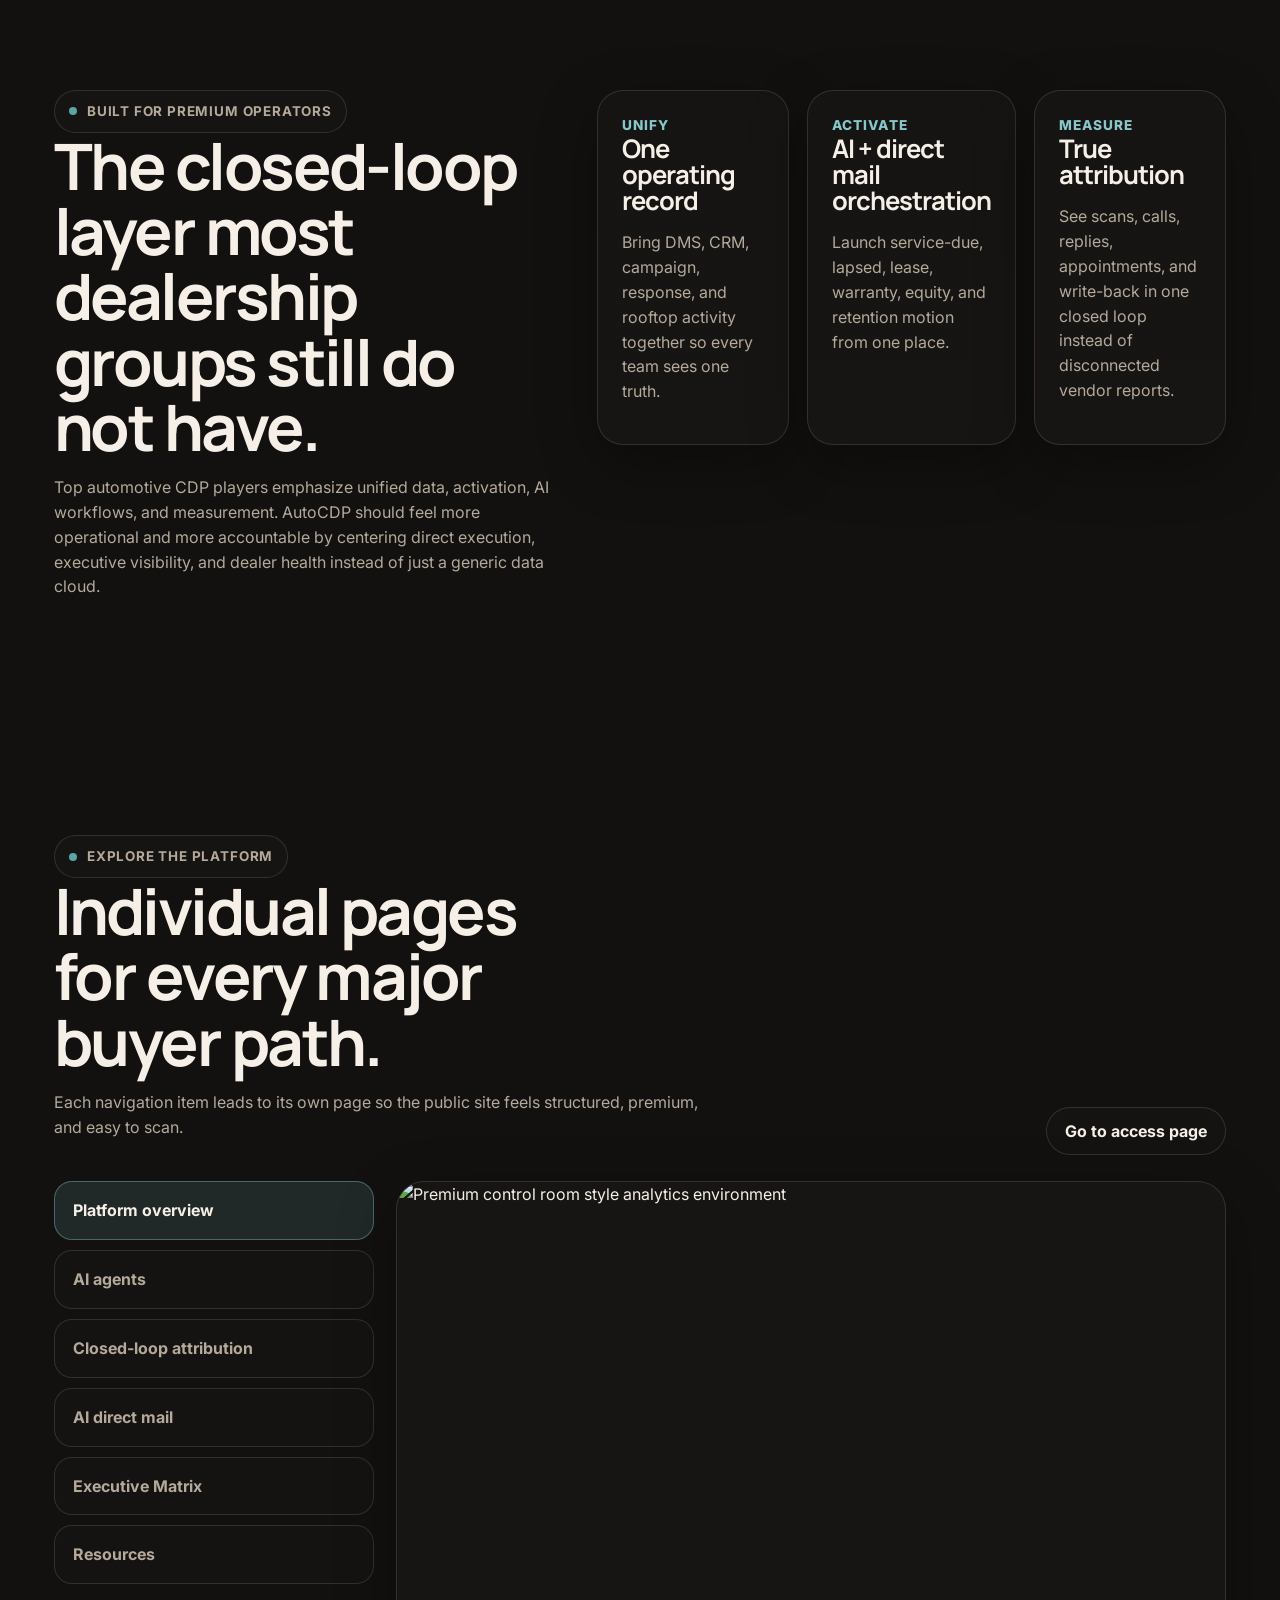
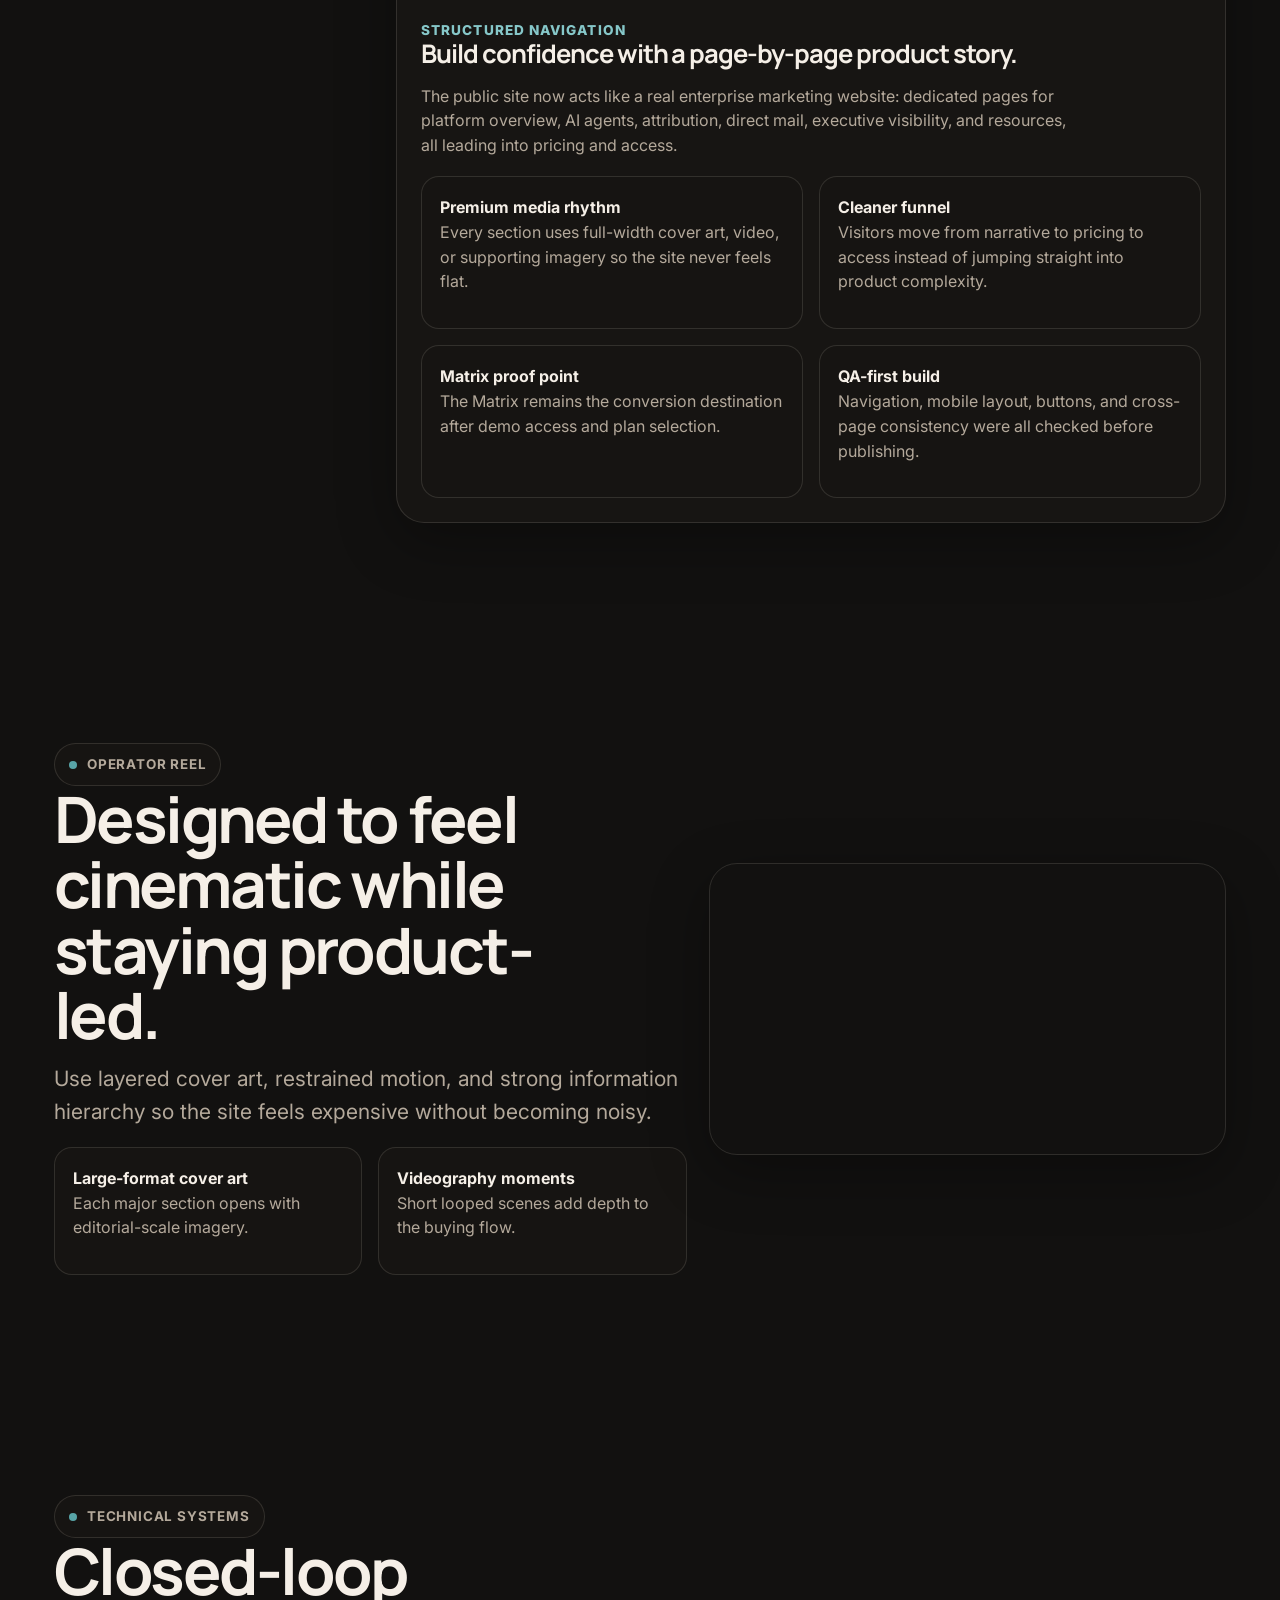
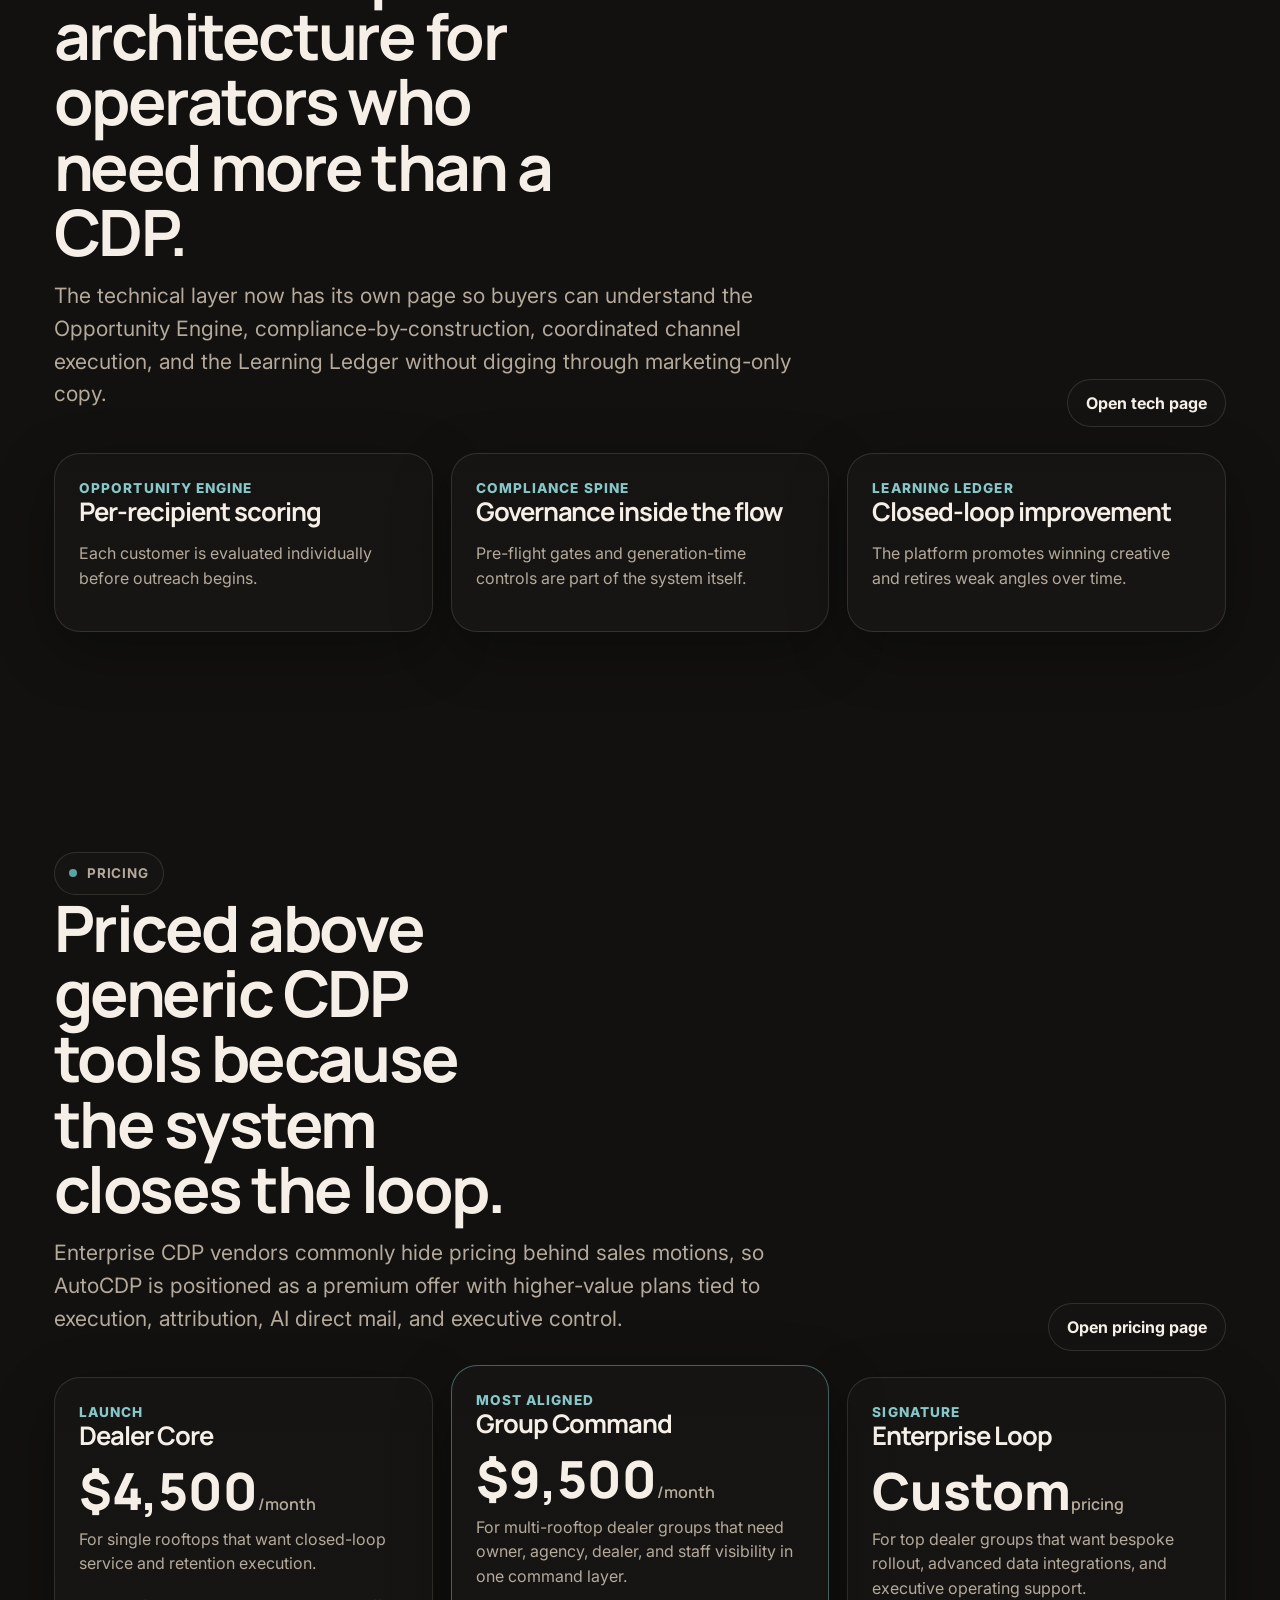
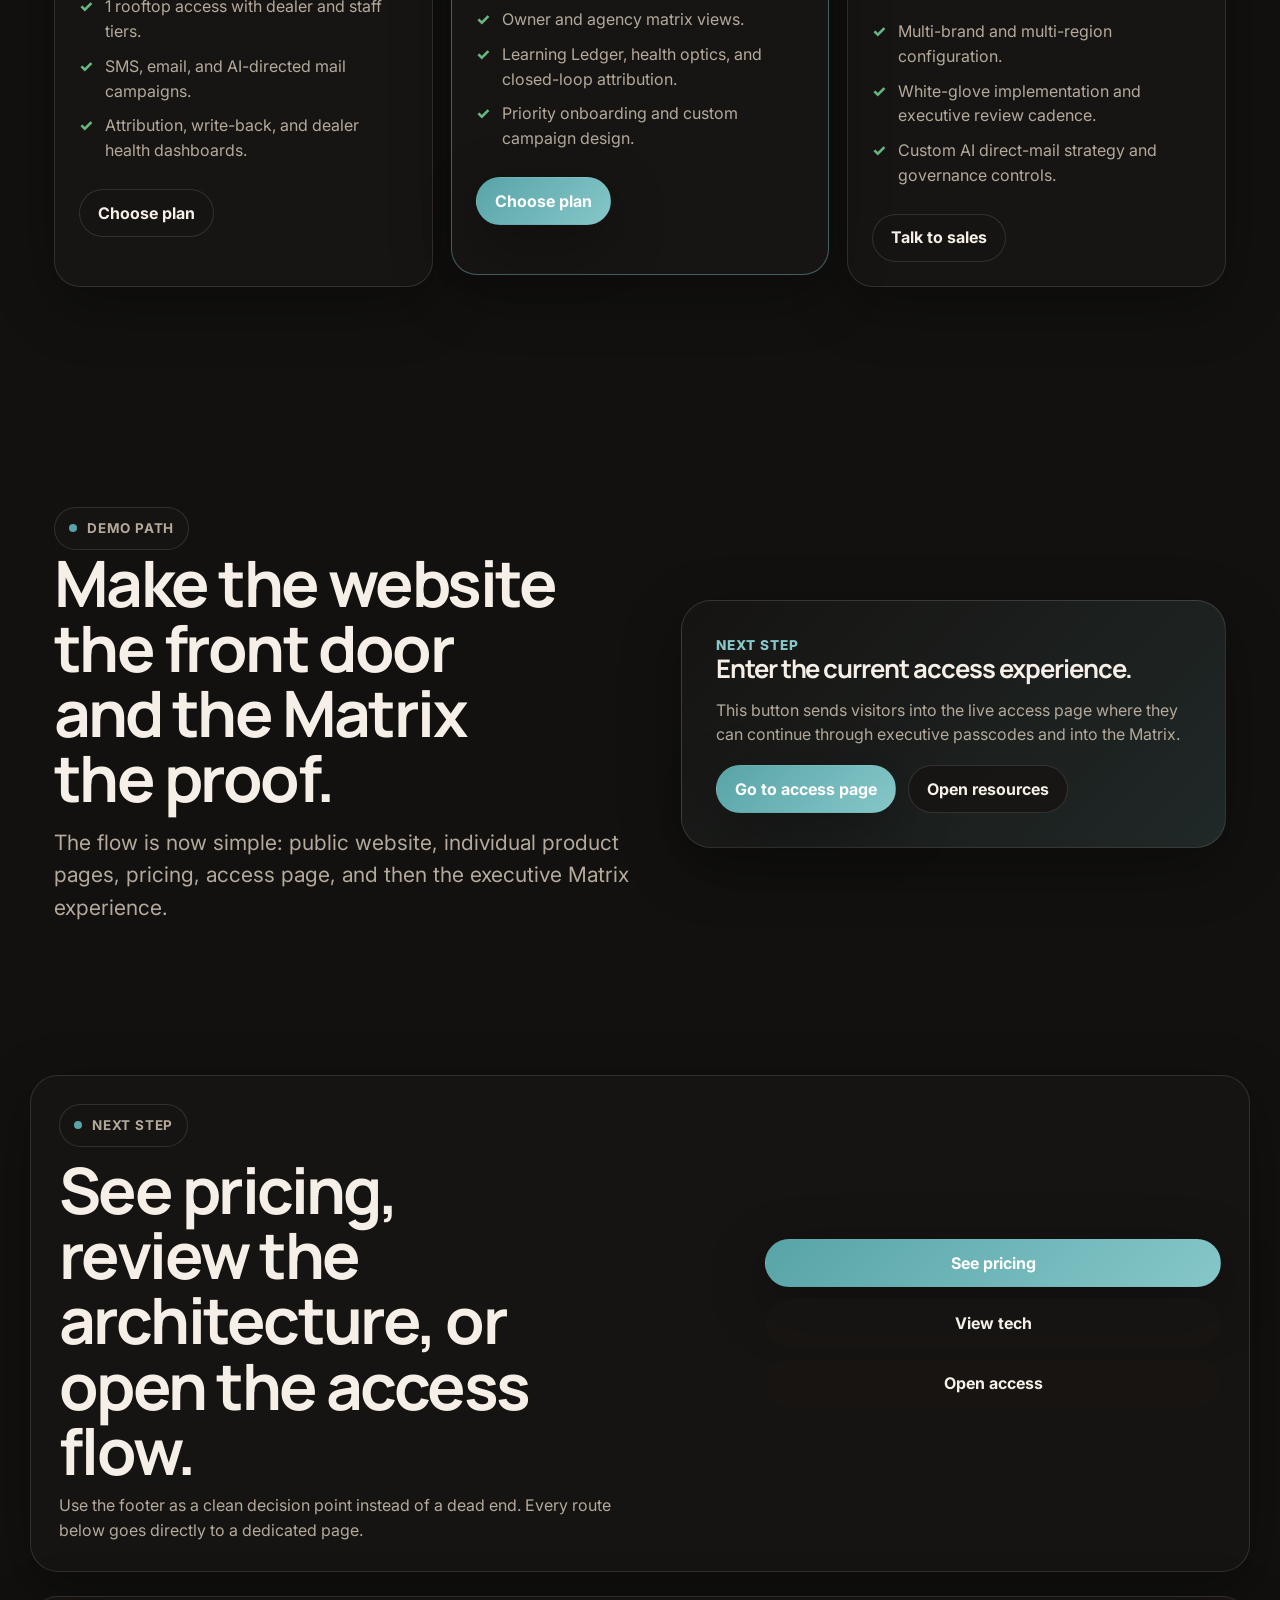
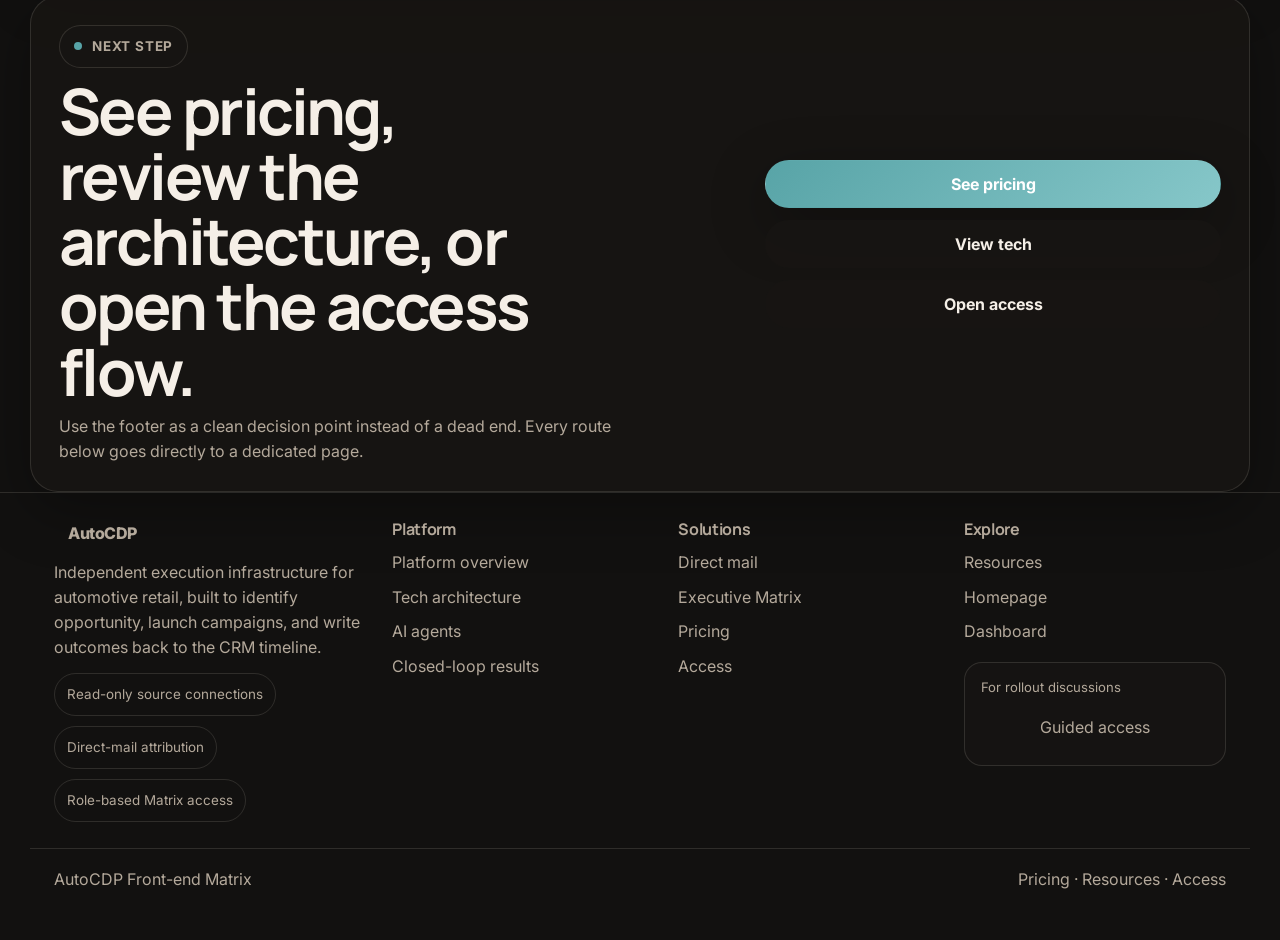
==== commit cff4825b: "mobile: tighten responsive layout, tap targets, drawer spacing, and footer stacking after QA sweep" ====
--- a/index.html
+++ b/index.html
@@ -27,11 +27,11 @@
     .footer{padding:28px 0 48px;border-top:1px solid var(--line);color:var(--muted)} .kicker{font-size:.85rem;letter-spacing:.08em;text-transform:uppercase;font-weight:800;color:var(--primary-2)}
     @media (max-width:1100px){.hero-grid,.split,.story-grid,.cta,.pricing,.resources,.feature-nav{grid-template-columns:1fr}.cards3,.metrics,.logo-row{grid-template-columns:1fr 1fr}.hero-stack{min-height:auto}.media-a,.media-b,.glass{position:relative;inset:auto;width:auto;height:auto}.media-b,.glass{margin-top:16px}.detail-grid{grid-template-columns:1fr}}
     @keyframes floaty{0%,100%{transform:translateY(0)}50%{transform:translateY(-10px)}} .media-b{animation:floaty 7s ease-in-out infinite}.panel,.card,.metric{transition:transform .25s ease, box-shadow .25s ease}.panel:hover,.card:hover,.metric:hover{transform:translateY(-4px)} .reel{display:grid;grid-template-columns:1.1fr .9fr;gap:22px;align-items:center}.reel .cover{border:1px solid var(--line);border-radius:28px;overflow:hidden;box-shadow:var(--shadow)}.reel .cover video,.reel .cover img{aspect-ratio:16/9;object-fit:cover;width:100%;height:100%} @media (max-width:760px){.section{padding:72px 0}.container{padding:0 18px}.nav{flex-wrap:wrap}.nav-links{display:none}.cards3,.metrics,.logo-row,.resources,.reel{grid-template-columns:1fr}.btn{width:100%}.hero-actions,.nav-actions{width:100%;flex-wrap:wrap}.brand-mark{width:36px;height:36px}}
-  .menu-toggle{display:none}.mobile-drawer{display:none;border-bottom:1px solid var(--line);background:color-mix(in srgb,var(--bg) 96%,transparent)}.mobile-nav{display:grid;gap:10px;padding:14px 24px}.mobile-nav a{padding:14px 16px;border:1px solid var(--line);border-radius:16px;background:color-mix(in srgb,var(--surface) 90%,transparent);font-weight:700}.mobile-drawer.show{display:block}@media (max-width:760px){.menu-toggle{display:inline-flex}.nav-links,.links{display:none !important}.nav-actions .btn,.actions .btn{width:auto}.mobile-nav a{min-height:48px;display:flex;align-items:center}} .footer-grid{display:grid;grid-template-columns:1.2fr 1fr 1fr 1fr;gap:24px;align-items:start}.footer h3{margin:0 0 12px;font-size:1rem;letter-spacing:-.02em}.footer-links{display:grid;gap:10px}.footer-links a{color:var(--muted)}.footer-links a:hover{color:var(--text)}.footer-bottom{display:flex;justify-content:space-between;gap:16px;flex-wrap:wrap;border-top:1px solid var(--line);margin-top:26px;padding-top:18px}@media(max-width:900px){}@media(max-width:640px){.footer-bottom{flex-direction:column}}.utility-bar{border-bottom:1px solid var(--line);background:color-mix(in srgb,var(--bg) 92%,transparent)}.utility-inner{min-height:40px;display:flex;justify-content:space-between;align-items:center;gap:14px;flex-wrap:wrap}.utility-copy{font-size:.82rem;color:var(--muted);font-weight:600}.utility-links{display:flex;align-items:center;gap:14px;flex-wrap:wrap}.utility-links a{font-size:.82rem;color:var(--muted)}.utility-links a:hover{color:var(--text)}.btn-soft{background:color-mix(in srgb,var(--surface) 88%,transparent)}.mobile-drawer-head{display:flex;justify-content:space-between;align-items:flex-start;gap:14px;margin-bottom:14px}.drawer-title{font-weight:800}.drawer-copy{color:var(--muted);font-size:.9rem}.prefooter{padding:24px 0 0}.prefooter-shell{display:grid;grid-template-columns:1.2fr .8fr;gap:22px;align-items:center;border:1px solid var(--line);border-radius:28px;padding:28px;background:color-mix(in srgb,var(--surface) 94%,transparent);box-shadow:var(--shadow)}.prefooter-shell h2{margin:10px 0 10px}.prefooter-shell p{margin:0;max-width:60ch}.prefooter-actions{display:grid;grid-template-columns:1fr;gap:12px}.footer-brand p{margin:14px 0}.trust-row{display:flex;flex-wrap:wrap;gap:10px}.trust-row span{padding:10px 12px;border:1px solid var(--line);border-radius:999px;color:var(--muted);font-size:.84rem}.footer h3{margin:0 0 12px;font-size:1rem;letter-spacing:-.02em}.footer-links{display:grid;gap:10px}.footer-links a{color:var(--muted)}.footer-links a:hover{color:var(--text)}.footer-contact{margin-top:18px;padding:14px 16px;border:1px solid var(--line);border-radius:18px;background:color-mix(in srgb,var(--surface) 95%,transparent);display:grid;gap:6px}.footer-contact span{font-size:.82rem;color:var(--muted)}.footer-bottom{display:flex;justify-content:space-between;gap:16px;flex-wrap:wrap;border-top:1px solid var(--line);margin-top:26px;padding-top:18px}@media(max-width:900px){.prefooter-shell,.footer-brand{grid-column:1/-1}}@media(max-width:640px){.utility-inner,.mobile-drawer-head,.prefooter-shell,.footer-grid,.footer-bottom{grid-template-columns:1fr;display:grid}.utility-links{gap:10px}.prefooter-actions{grid-template-columns:1fr}.footer-brand{grid-column:auto}}.site-header,.site{transition:background .22s ease,border-color .22s ease,box-shadow .22s ease,transform .22s ease}.site-header.is-compact,.site.is-compact{box-shadow:0 14px 34px rgba(0,0,0,.18)}.links a,.nav-links a{position:relative}.links a.is-active,.nav-links a.is-active{color:var(--text);font-weight:800}.links a.is-active::after,.nav-links a.is-active::after{content:"";position:absolute;left:0;right:0;bottom:-10px;height:2px;border-radius:999px;background:currentColor;opacity:.95}.mobile-drawer.show{opacity:1;transform:translateY(0)}@media (prefers-reduced-motion: reduce){.site-header,.site,}</style>
+  .menu-toggle{display:none}.mobile-drawer{display:none;border-bottom:1px solid var(--line);background:color-mix(in srgb,var(--bg) 96%,transparent)}.mobile-nav{display:grid;gap:10px;padding:14px 24px}.mobile-nav a{padding:14px 16px;border:1px solid var(--line);border-radius:16px;background:color-mix(in srgb,var(--surface) 90%,transparent);font-weight:700}.mobile-drawer.show{display:block}@media (max-width:760px){.menu-toggle{display:inline-flex}.nav-links,.links{display:none !important}.nav-actions .btn,.actions .btn{width:auto}.mobile-nav a{min-height:48px;display:flex;align-items:center}} .footer-grid{display:grid;grid-template-columns:1.2fr 1fr 1fr 1fr;gap:24px;align-items:start}.footer h3{margin:0 0 12px;font-size:1rem;letter-spacing:-.02em}.footer-links{display:grid;gap:10px}.footer-links a{color:var(--muted)}.footer-links a:hover{color:var(--text)}.footer-bottom{display:flex;justify-content:space-between;gap:16px;flex-wrap:wrap;border-top:1px solid var(--line);margin-top:26px;padding-top:18px}@media(max-width:900px){}@media(max-width:640px){.footer-bottom{flex-direction:column}}.utility-bar{border-bottom:1px solid var(--line);background:color-mix(in srgb,var(--bg) 92%,transparent)}.utility-inner{min-height:40px;display:flex;justify-content:space-between;align-items:center;gap:14px;flex-wrap:wrap}.utility-copy{font-size:.82rem;color:var(--muted);font-weight:600}.utility-links{display:flex;align-items:center;gap:14px;flex-wrap:wrap}.utility-links a{font-size:.82rem;color:var(--muted)}.utility-links a:hover{color:var(--text)}.btn-soft{background:color-mix(in srgb,var(--surface) 88%,transparent)}.mobile-drawer-head{display:flex;justify-content:space-between;align-items:flex-start;gap:14px;margin-bottom:14px}.drawer-title{font-weight:800}.drawer-copy{color:var(--muted);font-size:.9rem}.prefooter{padding:24px 0 0}.prefooter-shell{display:grid;grid-template-columns:1.2fr .8fr;gap:22px;align-items:center;border:1px solid var(--line);border-radius:28px;padding:28px;background:color-mix(in srgb,var(--surface) 94%,transparent);box-shadow:var(--shadow)}.prefooter-shell h2{margin:10px 0 10px}.prefooter-shell p{margin:0;max-width:60ch}.prefooter-actions{display:grid;grid-template-columns:1fr;gap:12px}.footer-brand p{margin:14px 0}.trust-row{display:flex;flex-wrap:wrap;gap:10px}.trust-row span{padding:10px 12px;border:1px solid var(--line);border-radius:999px;color:var(--muted);font-size:.84rem}.footer h3{margin:0 0 12px;font-size:1rem;letter-spacing:-.02em}.footer-links{display:grid;gap:10px}.footer-links a{color:var(--muted)}.footer-links a:hover{color:var(--text)}.footer-contact{margin-top:18px;padding:14px 16px;border:1px solid var(--line);border-radius:18px;background:color-mix(in srgb,var(--surface) 95%,transparent);display:grid;gap:6px}.footer-contact span{font-size:.82rem;color:var(--muted)}.footer-bottom{display:flex;justify-content:space-between;gap:16px;flex-wrap:wrap;border-top:1px solid var(--line);margin-top:26px;padding-top:18px}@media(max-width:900px){.prefooter-shell,.footer-brand{grid-column:1/-1}}@media(max-width:640px){.utility-inner,.mobile-drawer-head,.prefooter-shell,.footer-grid,.footer-bottom{grid-template-columns:1fr;display:grid}.utility-links{gap:10px}.prefooter-actions{grid-template-columns:1fr}.footer-brand{grid-column:auto}}.site-header,.site{transition:background .22s ease,border-color .22s ease,box-shadow .22s ease,transform .22s ease}.site-header.is-compact,.site.is-compact{box-shadow:0 14px 34px rgba(0,0,0,.18)}.links a,.nav-links a{position:relative}.links a.is-active,.nav-links a.is-active{color:var(--text);font-weight:800}.links a.is-active::after,.nav-links a.is-active::after{content:"";position:absolute;left:0;right:0;bottom:-10px;height:2px;border-radius:999px;background:currentColor;opacity:.95}.mobile-drawer.show{opacity:1;transform:translateY(0)}@media (prefers-reduced-motion: reduce){.site-header,.site,}body{overflow-x:hidden}.actions .btn,.nav-actions .btn,.menu-toggle,.mobile-nav a,.prefooter-actions .btn,.footer-contact a{min-height:48px;display:inline-flex;align-items:center;justify-content:center}.mobile-nav a{justify-content:flex-start;padding:14px 16px;line-height:1.25;word-break:break-word}.utility-links a,.footer-links a,.footer-contact a{overflow-wrap:anywhere}.prefooter-actions .btn{width:100%}@media (max-width:760px){.utility-bar{display:none}.site-header,.site{position:sticky;top:0;z-index:80;backdrop-filter:blur(14px)}.nav,.navbar{grid-template-columns:auto 1fr auto;gap:12px;align-items:center}.actions.nav-actions,.nav-actions{display:flex;align-items:center;gap:8px}.actions.nav-actions .btn-soft,.nav-actions .btn-soft{display:none}.actions.nav-actions .btn-primary,.nav-actions .btn-primary{display:none}.menu-toggle{display:inline-flex;width:auto;padding:12px 14px}.mobile-drawer{position:absolute;left:0;right:0;top:100%;padding:14px 16px 18px;border-bottom:1px solid var(--line);background:color-mix(in srgb,var(--bg) 97%,transparent);box-shadow:0 20px 40px rgba(0,0,0,.16)}.mobile-drawer-head{grid-template-columns:1fr;display:grid;gap:12px}.mobile-drawer-head .btn{width:100%}.mobile-nav{gap:10px}.hero,.hero-grid,.grid-2,.grid-3,.feature-grid,.cards,.footer-grid,.prefooter-shell{grid-template-columns:1fr !important}.hero-copy,.hero-panel,.hero-card,.glass-hero,.glass-panel,.price-card,.matrix-card,.feature-card,.card{min-width:0}.wrap,.container{width:min(100% - 20px,var(--page-max,1200px))}.prefooter{padding-top:18px}.prefooter-shell{padding:20px;border-radius:22px}.footer{padding-bottom:32px}.footer-grid{display:grid;grid-template-columns:1fr !important;gap:18px}.footer-bottom{display:grid;grid-template-columns:1fr;gap:10px}.trust-row{gap:8px}.trust-row span{font-size:.8rem;padding:9px 11px}.utility-inner,.prefooter-actions{display:grid;grid-template-columns:1fr}.links a.is-active::after,.nav-links a.is-active::after{bottom:-6px}}@media (max-width:640px){html{font-size:16px}.brand span:last-child{font-size:1rem}.hero-title,h1{word-break:break-word}.eyebrow,.utility-copy,.utility-links a,.footer-contact span{font-size:.8rem}.btn,.mobile-nav a{font-size:.95rem}.footer-links a,.utility-links a,.mobile-nav a{min-height:48px}.prefooter-shell h2{font-size:clamp(1.4rem,5vw,1.8rem)}.drawer-title{font-size:1rem}.drawer-copy{font-size:.88rem}}</style>
 </head>
 <body>
   <a class="skip" href="#main">Skip to content</a>
-  <header class="site-header"><div class="utility-bar"><div class="container utility-inner"><div class="utility-copy">Autonomous customer execution for automotive retail</div><div class="utility-links"><a href="tech.html">Technical architecture</a><a href="resources.html">Resources</a><a href="access.html">Request access</a></div></div></div><div class="container nav"><a class="brand" href="index.html"><span class="mark"></span><span>AutoCDP</span></a><nav class="links" aria-label="Primary navigation"><a href="platform.html">Platform</a><a href="tech.html">Tech</a><a href="ai-agents.html">AI agents</a><a href="closed-loop.html">Closed loop</a><a href="direct-mail.html">Direct mail</a><a href="executive-matrix.html">Matrix</a><a href="resources.html">Resources</a><a href="pricing.html">Pricing</a></nav><div class="actions nav-actions"><a class="btn btn-soft" href="access.html">Access</a><a class="btn btn-primary" href="pricing.html">See pricing</a><button class="btn menu-toggle" type="button" data-menu-toggle aria-label="Open menu" aria-expanded="false" aria-controls="mobile-nav-drawer">Menu</button></div></div><div id="mobile-nav-drawer" class="mobile-drawer" data-mobile-drawer hidden><div class="mobile-drawer-head"><div><div class="drawer-title">Explore AutoCDP</div><div class="drawer-copy">Direct page links across the site.</div></div><a class="btn btn-soft" href="pricing.html">Pricing</a></div><nav class="mobile-nav" aria-label="Mobile navigation"><a href="index.html">Home</a><a href="platform.html">Platform</a><a href="tech.html">Tech</a><a href="ai-agents.html">AI agents</a><a href="closed-loop.html">Closed loop</a><a href="direct-mail.html">Direct mail</a><a href="executive-matrix.html">Matrix</a><a href="resources.html">Resources</a><a href="pricing.html">Pricing</a><a href="access.html">Access</a></nav></div></header>
+  <header class="site-header"><div class="utility-bar"><div class="container utility-inner"><div class="utility-copy">Autonomous customer execution for automotive retail</div><div class="utility-links"><a href="tech.html">Tech architecture</a><a href="resources.html">Resources</a><a href="access.html">Request access</a></div></div></div><div class="container nav"><a class="brand" href="index.html"><span class="mark"></span><span>AutoCDP</span></a><nav class="links" aria-label="Primary navigation"><a href="platform.html">Platform</a><a href="tech.html">Tech</a><a href="ai-agents.html">AI agents</a><a href="closed-loop.html">Closed loop</a><a href="direct-mail.html">Direct mail</a><a href="executive-matrix.html">Matrix</a><a href="resources.html">Resources</a><a href="pricing.html">Pricing</a></nav><div class="actions nav-actions"><a class="btn btn-soft" href="access.html">Access</a><a class="btn btn-primary" href="pricing.html">See pricing</a><button class="btn menu-toggle" type="button" data-menu-toggle aria-label="Open menu" aria-expanded="false" aria-controls="mobile-nav-drawer">Menu</button></div></div><div id="mobile-nav-drawer" class="mobile-drawer" data-mobile-drawer hidden><div class="mobile-drawer-head"><div><div class="drawer-title">Explore AutoCDP</div><div class="drawer-copy">Direct page links across the site.</div></div><a class="btn btn-soft" href="pricing.html">Pricing</a></div><nav class="mobile-nav" aria-label="Mobile navigation"><a href="index.html">Home</a><a href="platform.html">Platform</a><a href="tech.html">Tech</a><a href="ai-agents.html">AI agents</a><a href="closed-loop.html">Closed loop</a><a href="direct-mail.html">Direct mail</a><a href="executive-matrix.html">Matrix</a><a href="resources.html">Resources</a><a href="pricing.html">Pricing</a><a href="access.html">Access</a></nav></div></header>
   <main id="main">
     <section class="hero" id="top">
       <div class="container hero-grid">
@@ -87,7 +87,7 @@
 
     <section class="section"><div class="container cta"><div><span class="eyebrow">Demo path</span><h2>Make the website the front door and the Matrix the proof.</h2><p class="lead">The flow is now simple: public website, individual product pages, pricing, access page, and then the executive Matrix experience.</p></div><div class="cta-panel"><div class="kicker">Next step</div><h3>Enter the current access experience.</h3><p>This button sends visitors into the live access page where they can continue through executive passcodes and into the Matrix.</p><div style="display:flex;gap:12px;flex-wrap:wrap;margin-top:18px"><a class="btn btn-primary" href="access.html">Go to access page</a><a class="btn btn-ghost" href="resources.html">Open resources</a></div></div></div></section>
   </main>
-  <section class="prefooter"><div class="container prefooter-shell"><div><span class="eyebrow">Next step</span><h2>See pricing, review the architecture, or open the access flow.</h2><p>Use the footer as a clean decision point instead of a dead end. Every route below goes directly to a dedicated page.</p></div><div class="prefooter-actions"><a class="btn btn-primary" href="pricing.html">See pricing</a><a class="btn btn-soft" href="tech.html">View tech</a><a class="btn btn-soft" href="access.html">Open access</a></div></div></section><section class="prefooter"><div class="container prefooter-shell"><div><span class="eyebrow">Next step</span><h2>See pricing, review the architecture, or open the access flow.</h2><p>Use the footer as a clean decision point instead of a dead end. Every route below goes directly to a dedicated page.</p></div><div class="prefooter-actions"><a class="btn btn-primary" href="pricing.html">See pricing</a><a class="btn btn-soft" href="tech.html">View tech</a><a class="btn btn-soft" href="access.html">Open access</a></div></div></section><footer class="footer"><div class="container footer-grid"><div class="footer-brand"><a class="brand" href="index.html"><span class="mark"></span><span>AutoCDP</span></a><p>Independent execution infrastructure for automotive retail, built to identify opportunity, launch campaigns, and write outcomes back to the CRM timeline.</p><div class="trust-row"><span>Read-only source connections</span><span>Direct-mail attribution</span><span>Role-based Matrix access</span></div></div><div><h3>Platform</h3><div class="footer-links"><a href="platform.html">Platform overview</a><a href="tech.html">Technical architecture</a><a href="ai-agents.html">AI agents</a><a href="closed-loop.html">Closed-loop measurement</a></div></div><div><h3>Solutions</h3><div class="footer-links"><a href="direct-mail.html">Direct mail</a><a href="executive-matrix.html">Executive Matrix</a><a href="pricing.html">Pricing</a><a href="access.html">Access</a></div></div><div><h3>Explore</h3><div class="footer-links"><a href="resources.html">Resources</a><a href="index.html">Homepage</a><a href="dashboard.html">Dashboard</a></div><div class="footer-contact"><span>For rollout discussions</span><a href="access.html">Request guided access</a></div></div></div><div class="container footer-bottom"><span>AutoCDP Front-end Matrix</span><span><a href="pricing.html">Pricing</a> · <a href="resources.html">Resources</a> · <a href="access.html">Access</a></span></div></footer>
+  <section class="prefooter"><div class="container prefooter-shell"><div><span class="eyebrow">Next step</span><h2>See pricing, review the architecture, or open the access flow.</h2><p>Use the footer as a clean decision point instead of a dead end. Every route below goes directly to a dedicated page.</p></div><div class="prefooter-actions"><a class="btn btn-primary" href="pricing.html">See pricing</a><a class="btn btn-soft" href="tech.html">View tech</a><a class="btn btn-soft" href="access.html">Open access</a></div></div></section><section class="prefooter"><div class="container prefooter-shell"><div><span class="eyebrow">Next step</span><h2>See pricing, review the architecture, or open the access flow.</h2><p>Use the footer as a clean decision point instead of a dead end. Every route below goes directly to a dedicated page.</p></div><div class="prefooter-actions"><a class="btn btn-primary" href="pricing.html">See pricing</a><a class="btn btn-soft" href="tech.html">View tech</a><a class="btn btn-soft" href="access.html">Open access</a></div></div></section><footer class="footer"><div class="container footer-grid"><div class="footer-brand"><a class="brand" href="index.html"><span class="mark"></span><span>AutoCDP</span></a><p>Independent execution infrastructure for automotive retail, built to identify opportunity, launch campaigns, and write outcomes back to the CRM timeline.</p><div class="trust-row"><span>Read-only source connections</span><span>Direct-mail attribution</span><span>Role-based Matrix access</span></div></div><div><h3>Platform</h3><div class="footer-links"><a href="platform.html">Platform overview</a><a href="tech.html">Tech architecture</a><a href="ai-agents.html">AI agents</a><a href="closed-loop.html">Closed-loop results</a></div></div><div><h3>Solutions</h3><div class="footer-links"><a href="direct-mail.html">Direct mail</a><a href="executive-matrix.html">Executive Matrix</a><a href="pricing.html">Pricing</a><a href="access.html">Access</a></div></div><div><h3>Explore</h3><div class="footer-links"><a href="resources.html">Resources</a><a href="index.html">Homepage</a><a href="dashboard.html">Dashboard</a></div><div class="footer-contact"><span>For rollout discussions</span><a href="access.html">Guided access</a></div></div></div><div class="container footer-bottom"><span>AutoCDP Front-end Matrix</span><span><a href="pricing.html">Pricing</a> · <a href="resources.html">Resources</a> · <a href="access.html">Access</a></span></div></footer>
   
 <script>
 (function(){
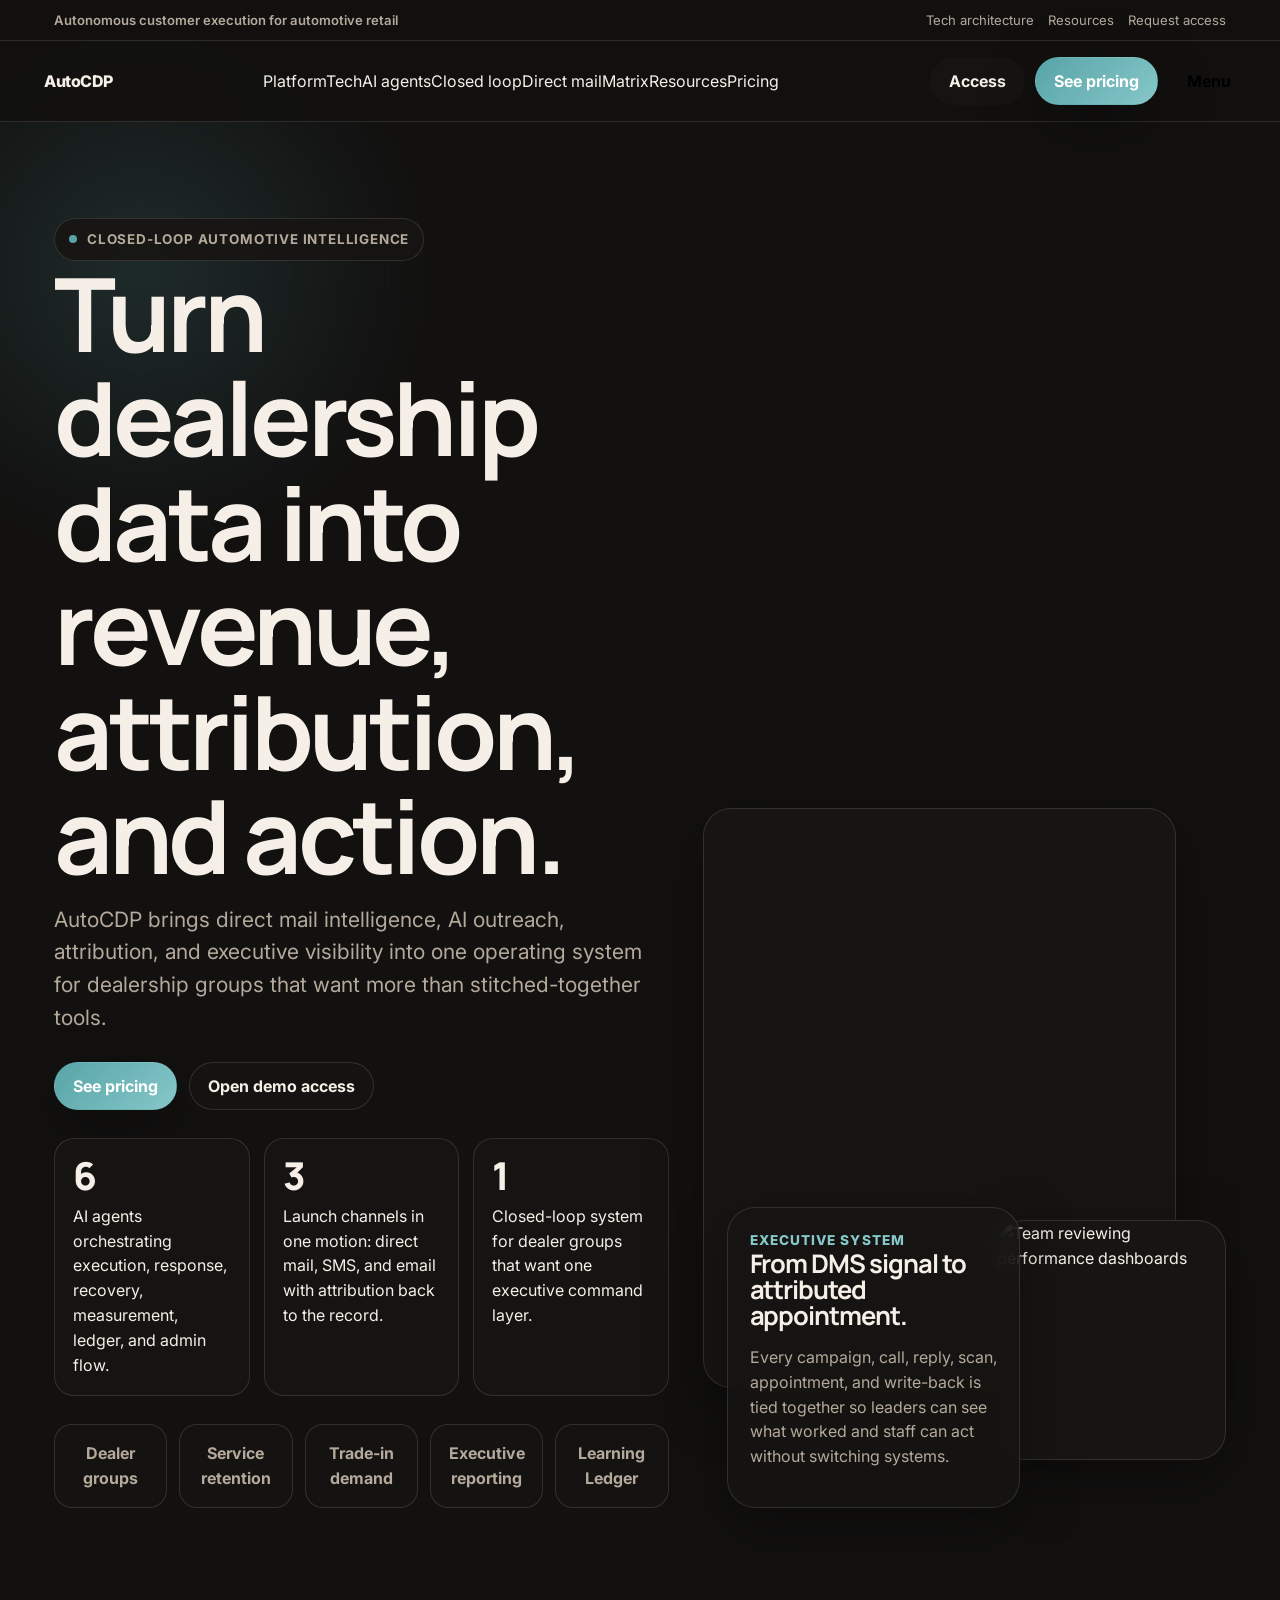
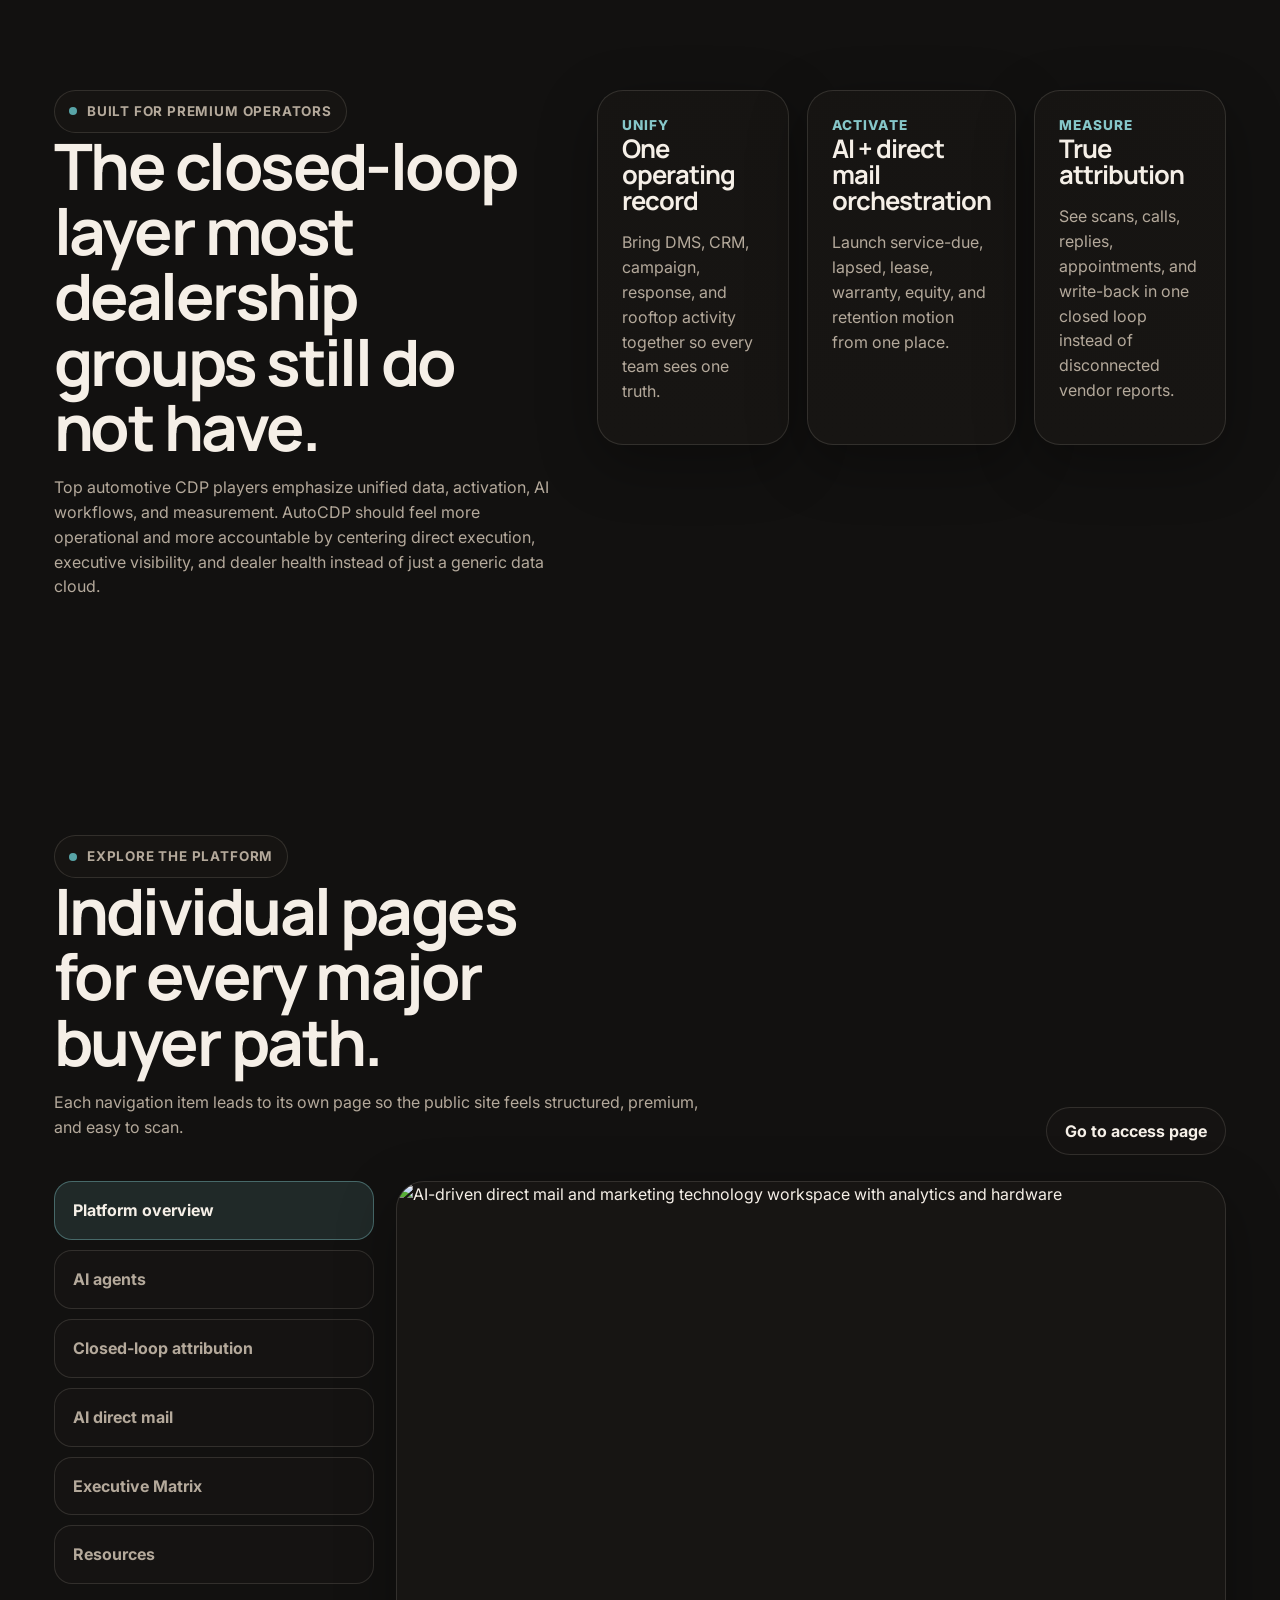
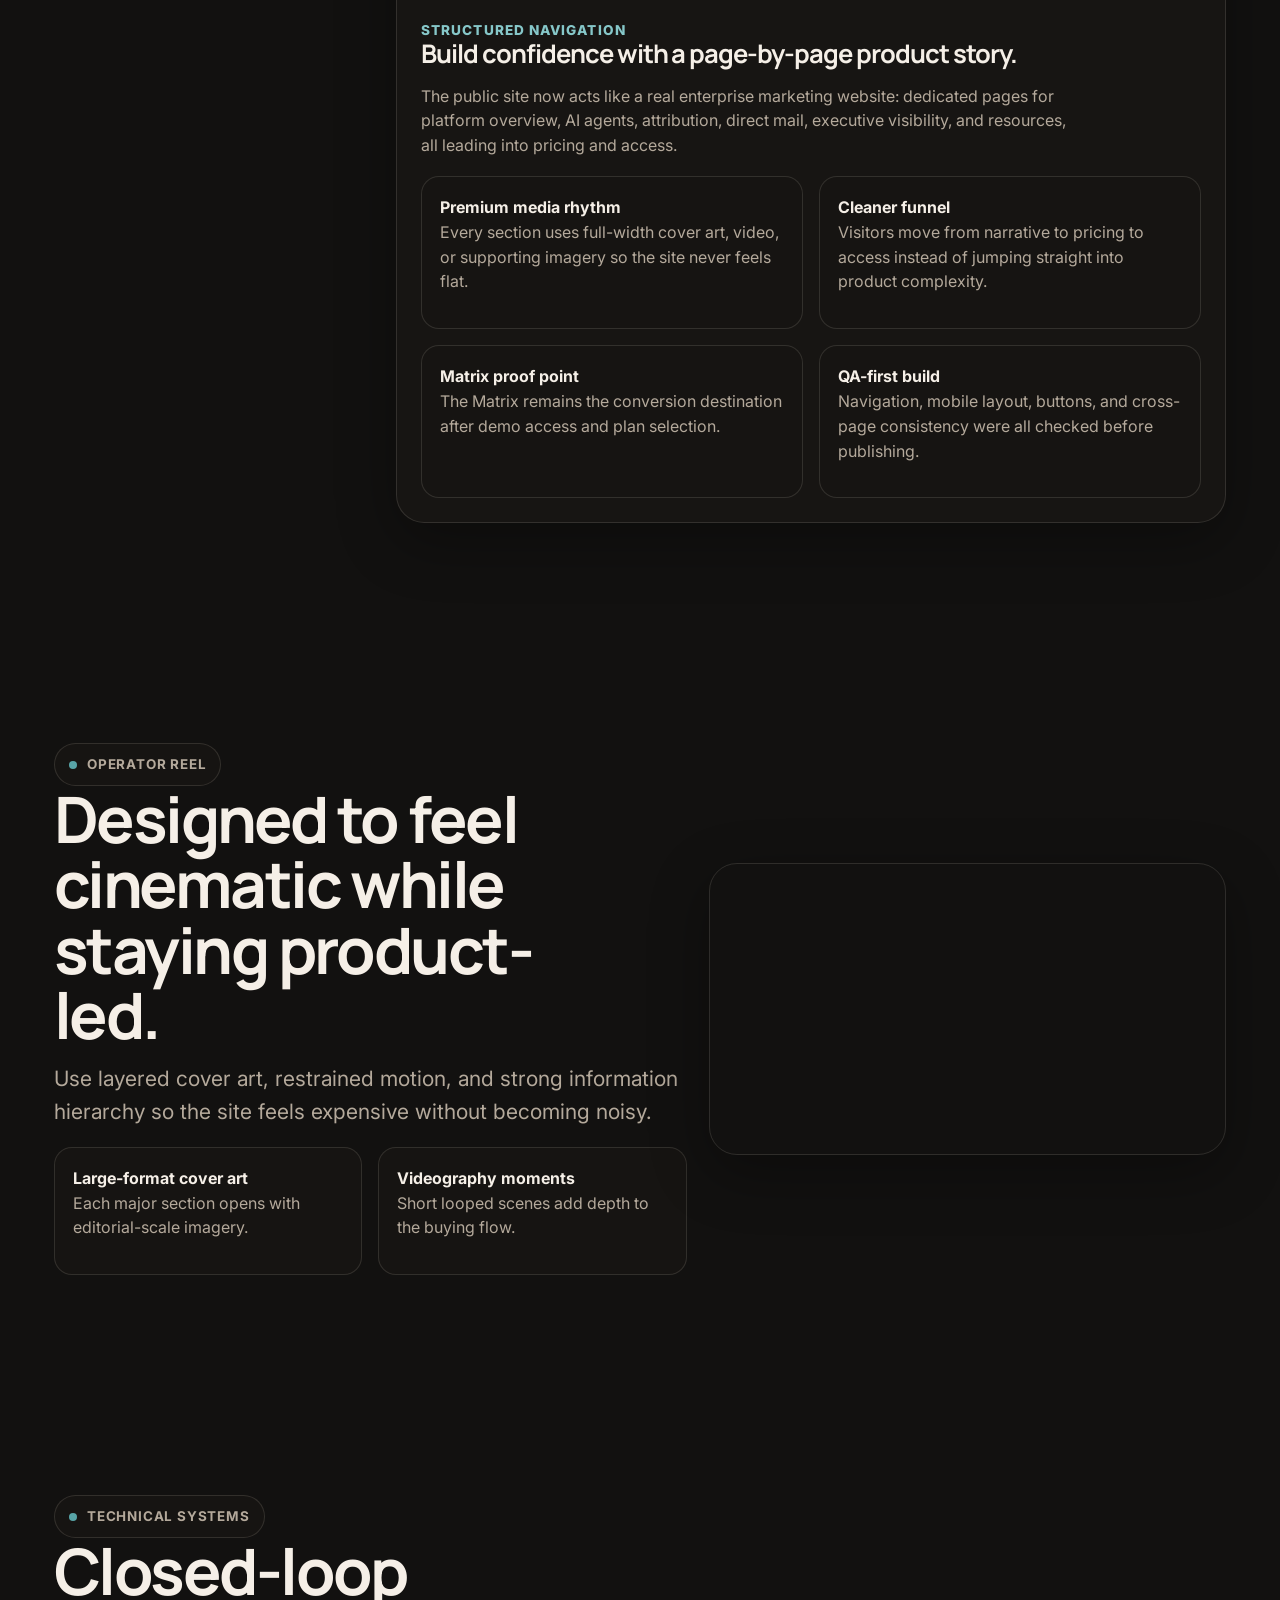
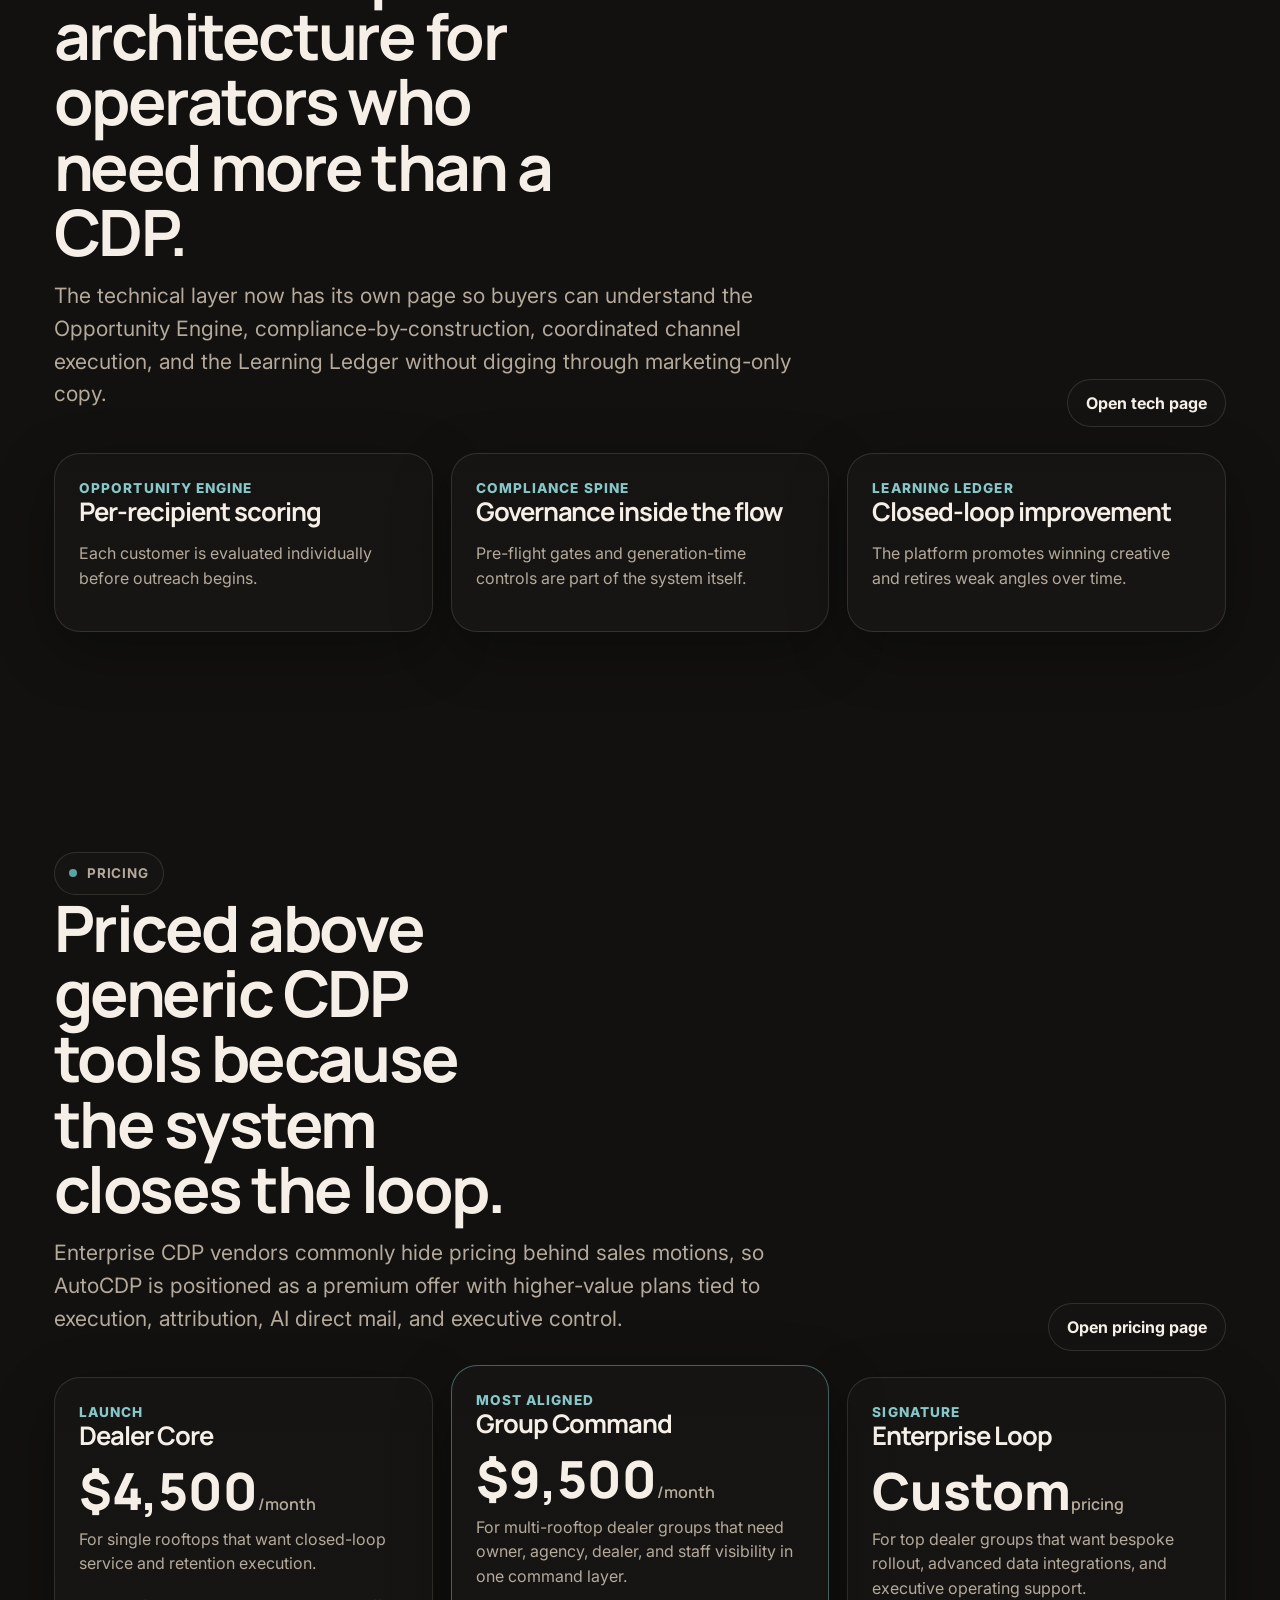
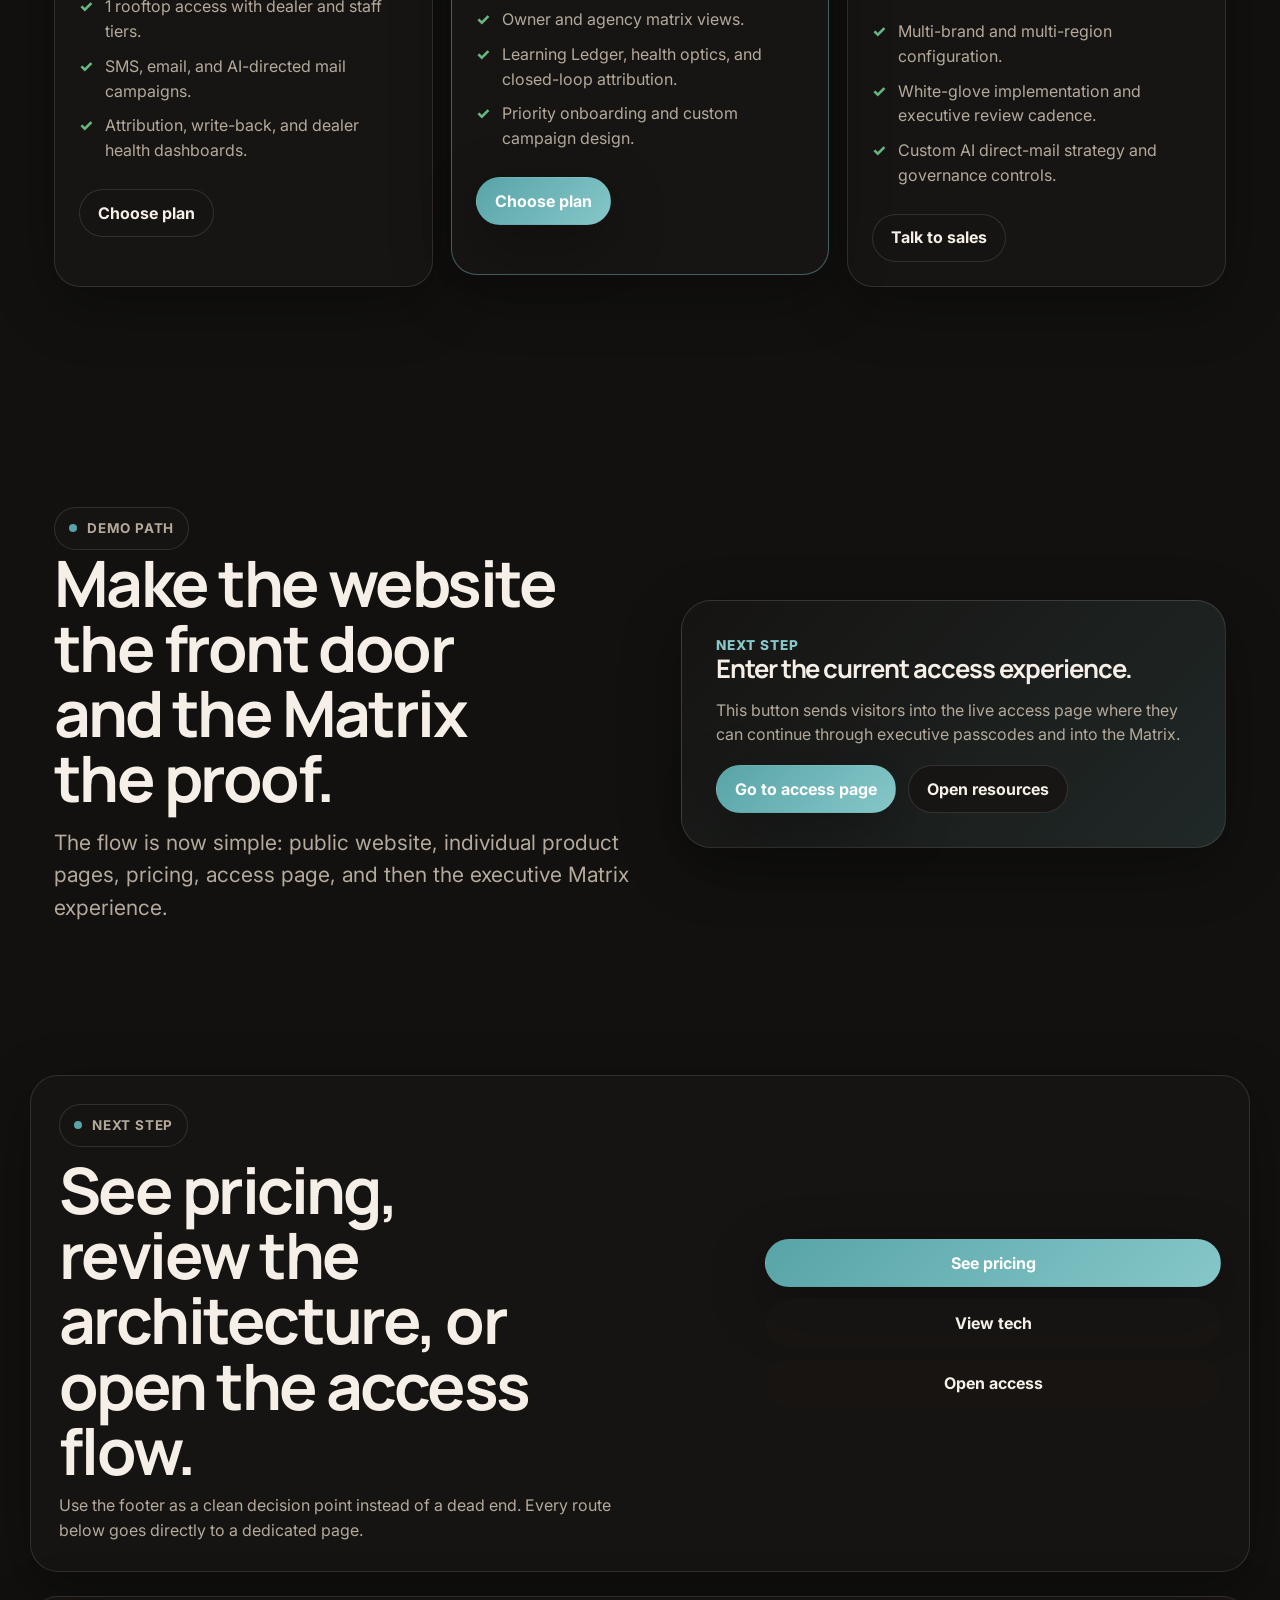
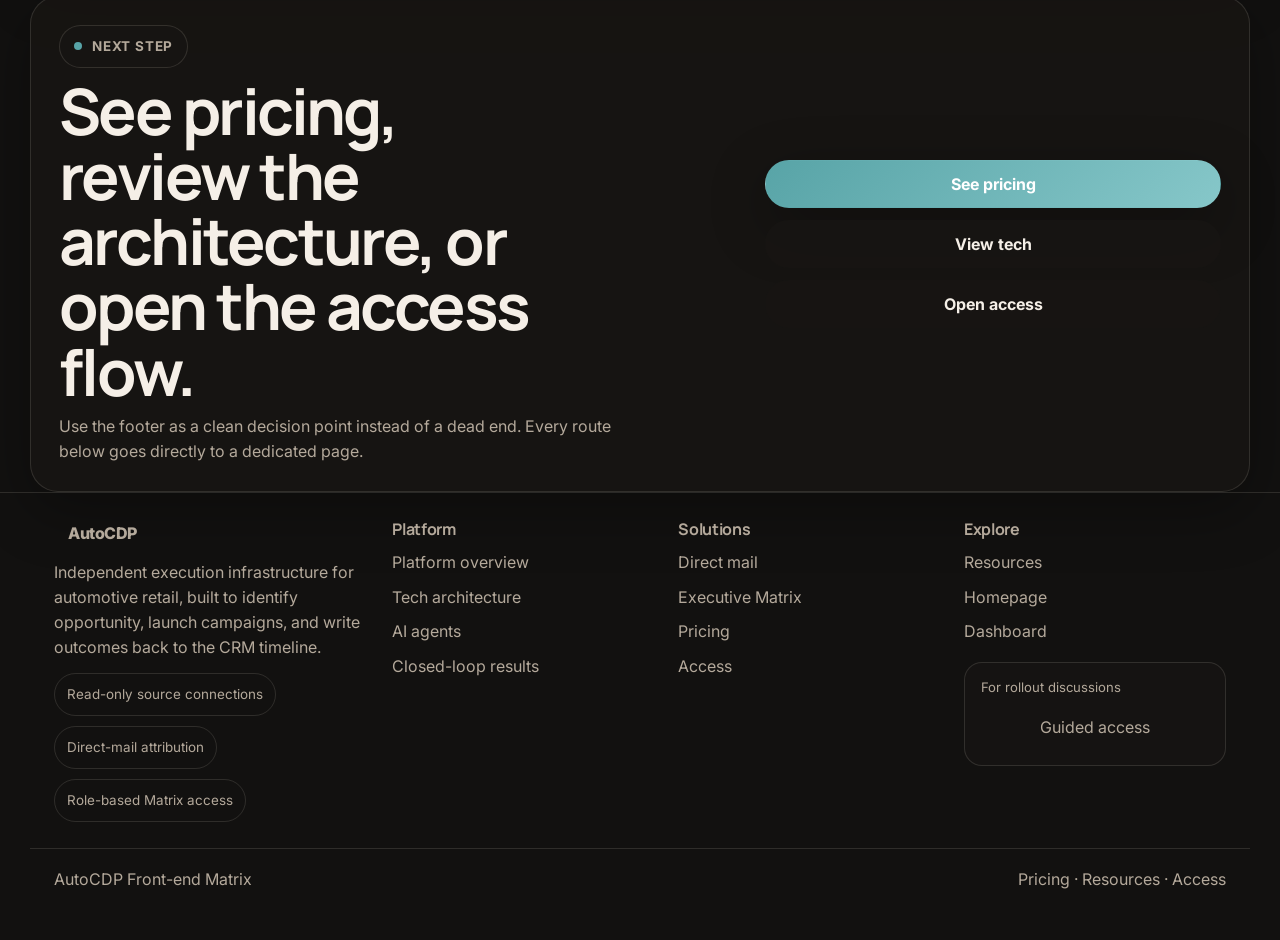
==== commit 15fe2f43: "imagery: replace remaining coffee-style homepage image with AI marketing tech visual and sweep site" ====
--- a/index.html
+++ b/index.html
@@ -71,7 +71,7 @@
             <a class="subbtn" href="resources.html">Resources</a>
           </nav>
           <article class="panel">
-            <div class="panel-media"><img src="https://images.unsplash.com/photo-1556740749-887f6717d7e4?auto=format&fit=crop&w=1600&q=80" alt="Premium control room style analytics environment" width="1600" height="900" loading="lazy"></div>
+            <div class="panel-media"><img src="https://images.unsplash.com/photo-1496171367470-9ed9a91ea931?auto=format&fit=crop&w=1600&q=80" alt="AI-driven direct mail and marketing technology workspace with analytics and hardware" width="1600" height="900" loading="lazy"></div>
             <div class="panel-body"><div class="kicker">Structured navigation</div><h3>Build confidence with a page-by-page product story.</h3><p>The public site now acts like a real enterprise marketing website: dedicated pages for platform overview, AI agents, attribution, direct mail, executive visibility, and resources, all leading into pricing and access.</p><div class="detail-grid"><div class="detail"><strong>Premium media rhythm</strong><p>Every section uses full-width cover art, video, or supporting imagery so the site never feels flat.</p></div><div class="detail"><strong>Cleaner funnel</strong><p>Visitors move from narrative to pricing to access instead of jumping straight into product complexity.</p></div><div class="detail"><strong>Matrix proof point</strong><p>The Matrix remains the conversion destination after demo access and plan selection.</p></div><div class="detail"><strong>QA-first build</strong><p>Navigation, mobile layout, buttons, and cross-page consistency were all checked before publishing.</p></div></div></div>
           </article>
         </div>
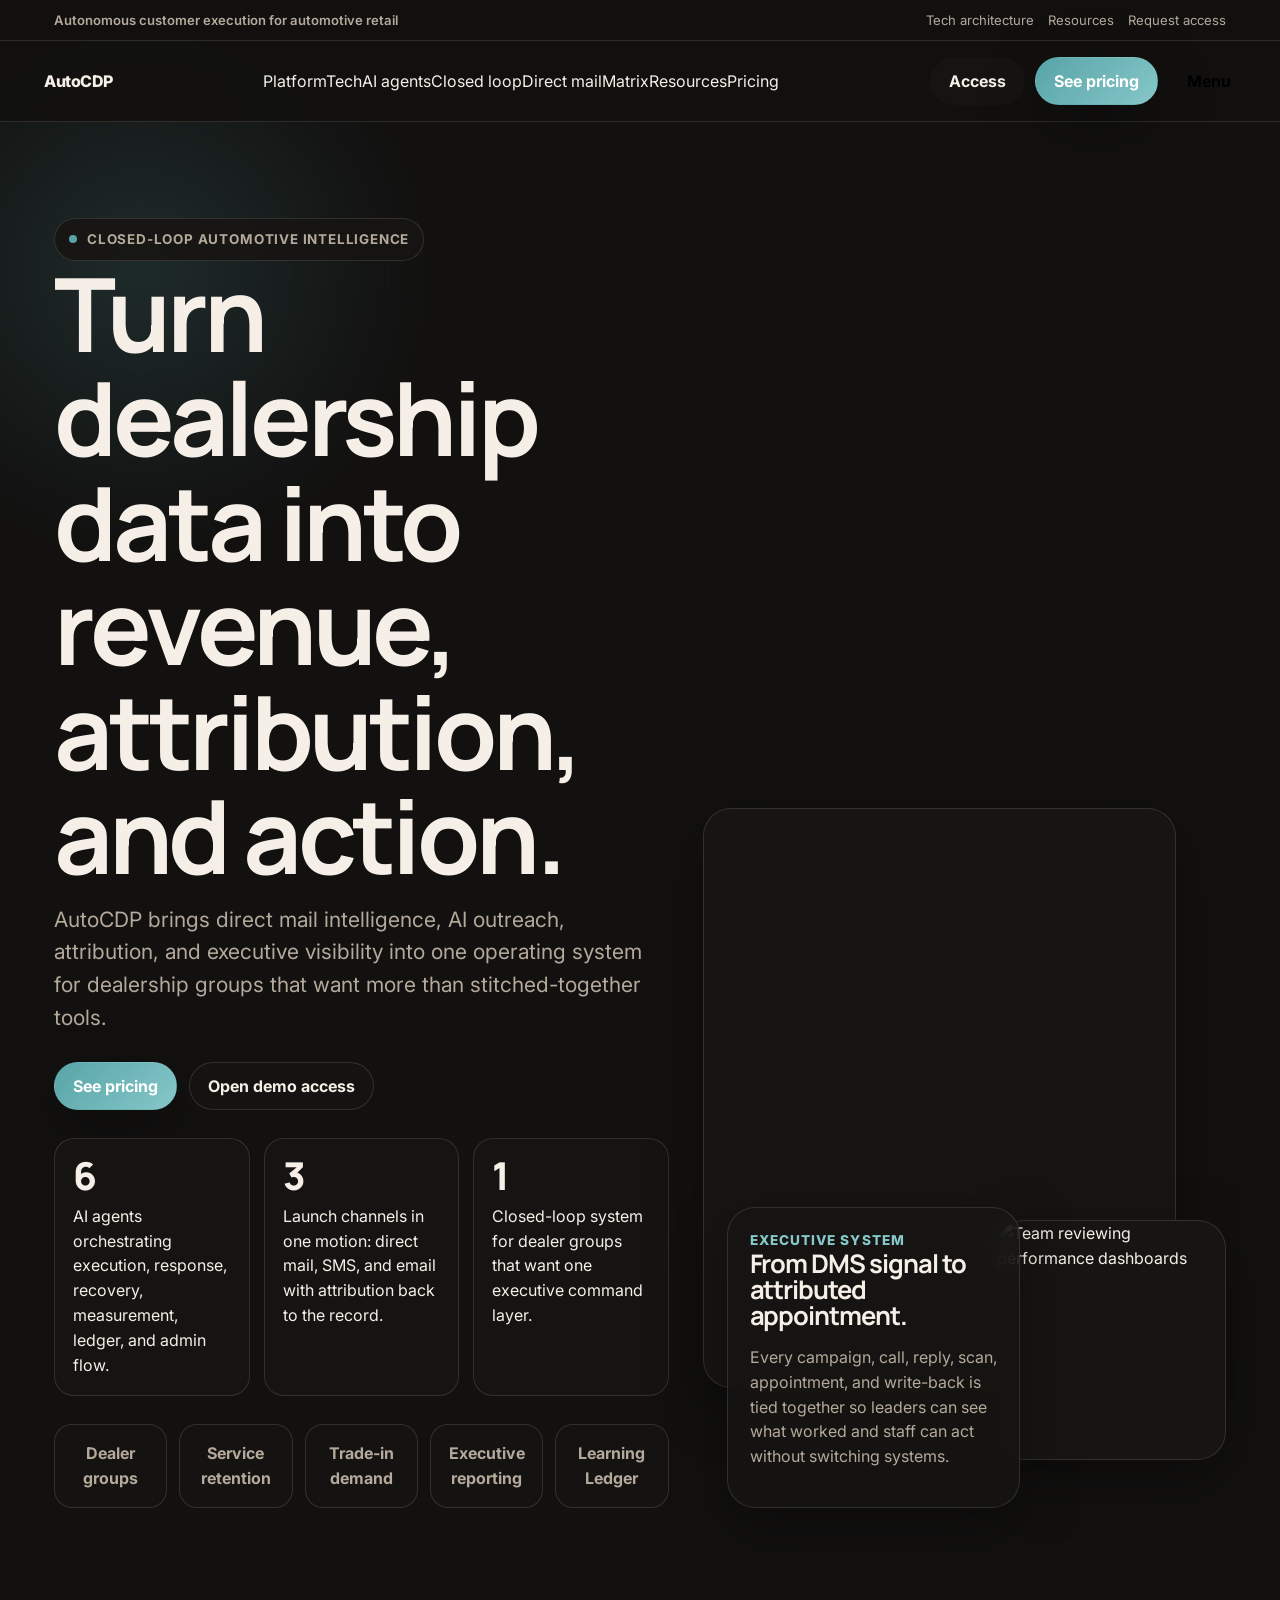
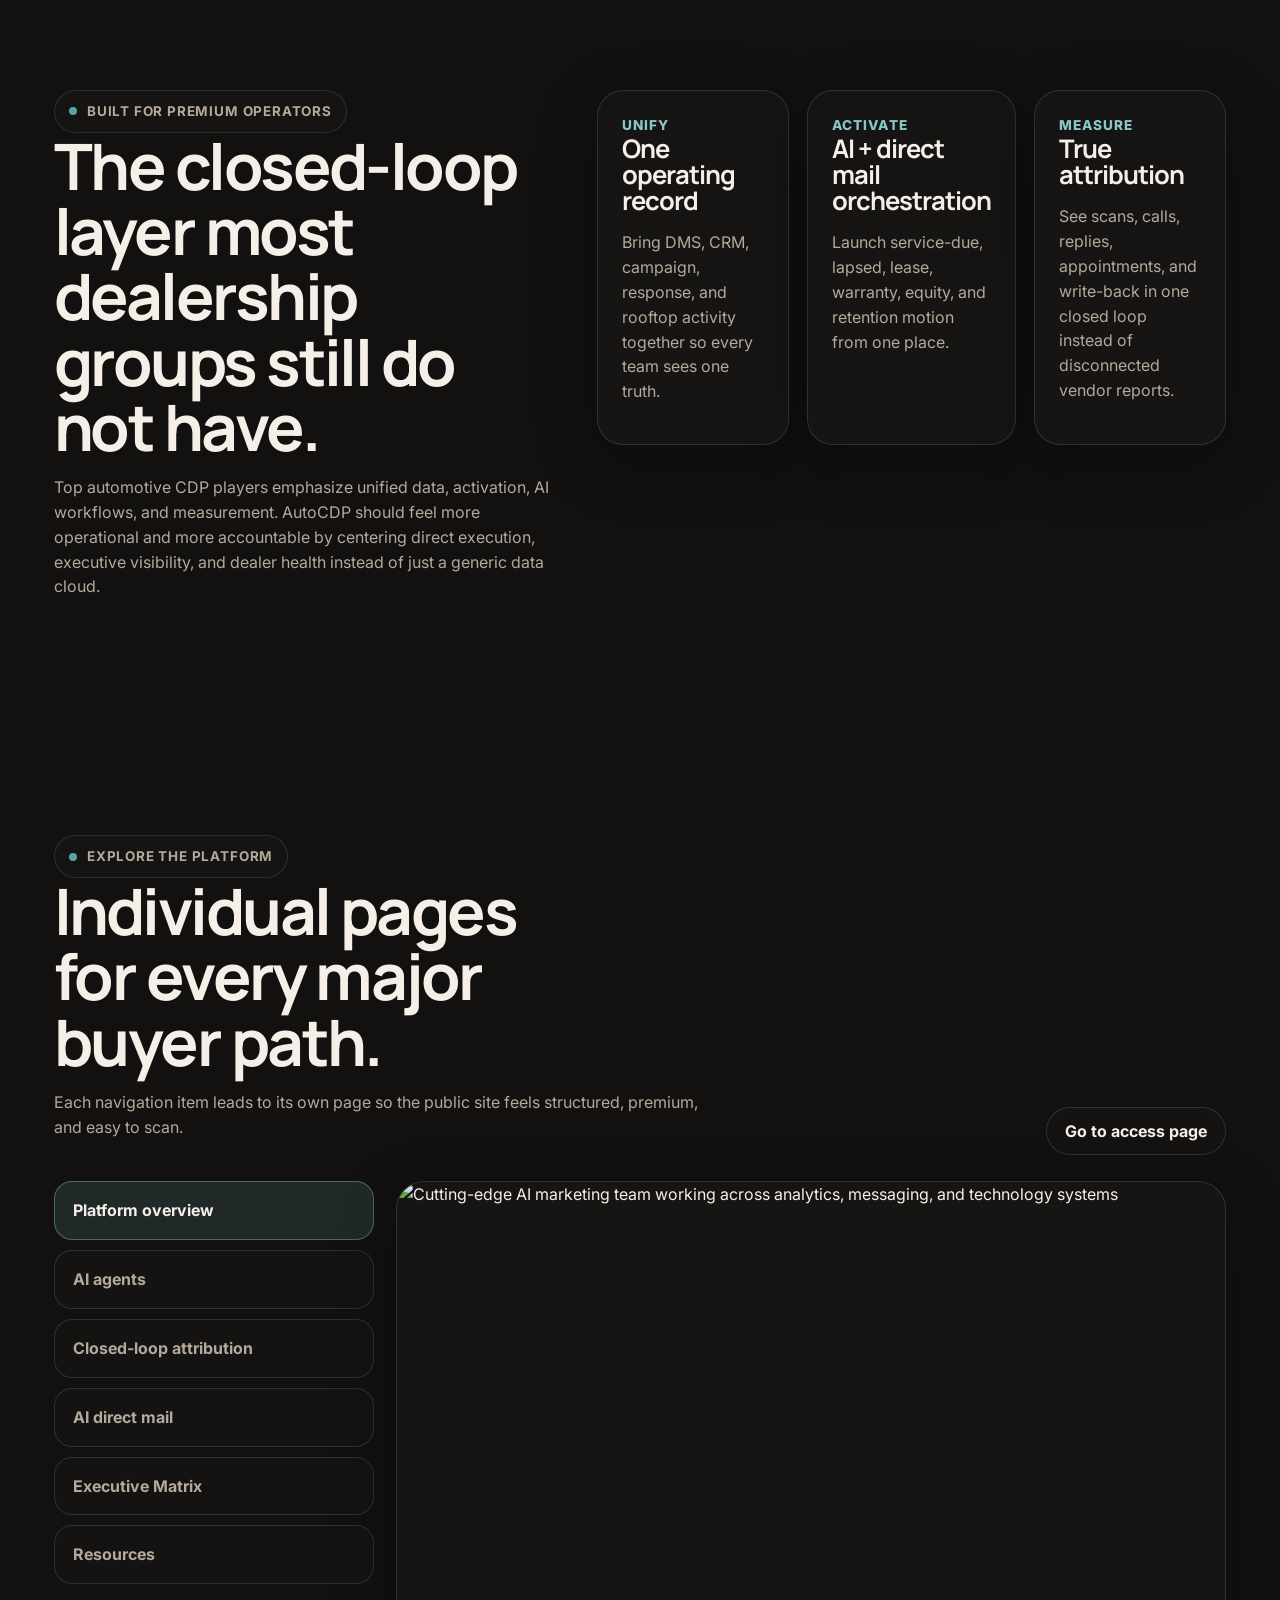
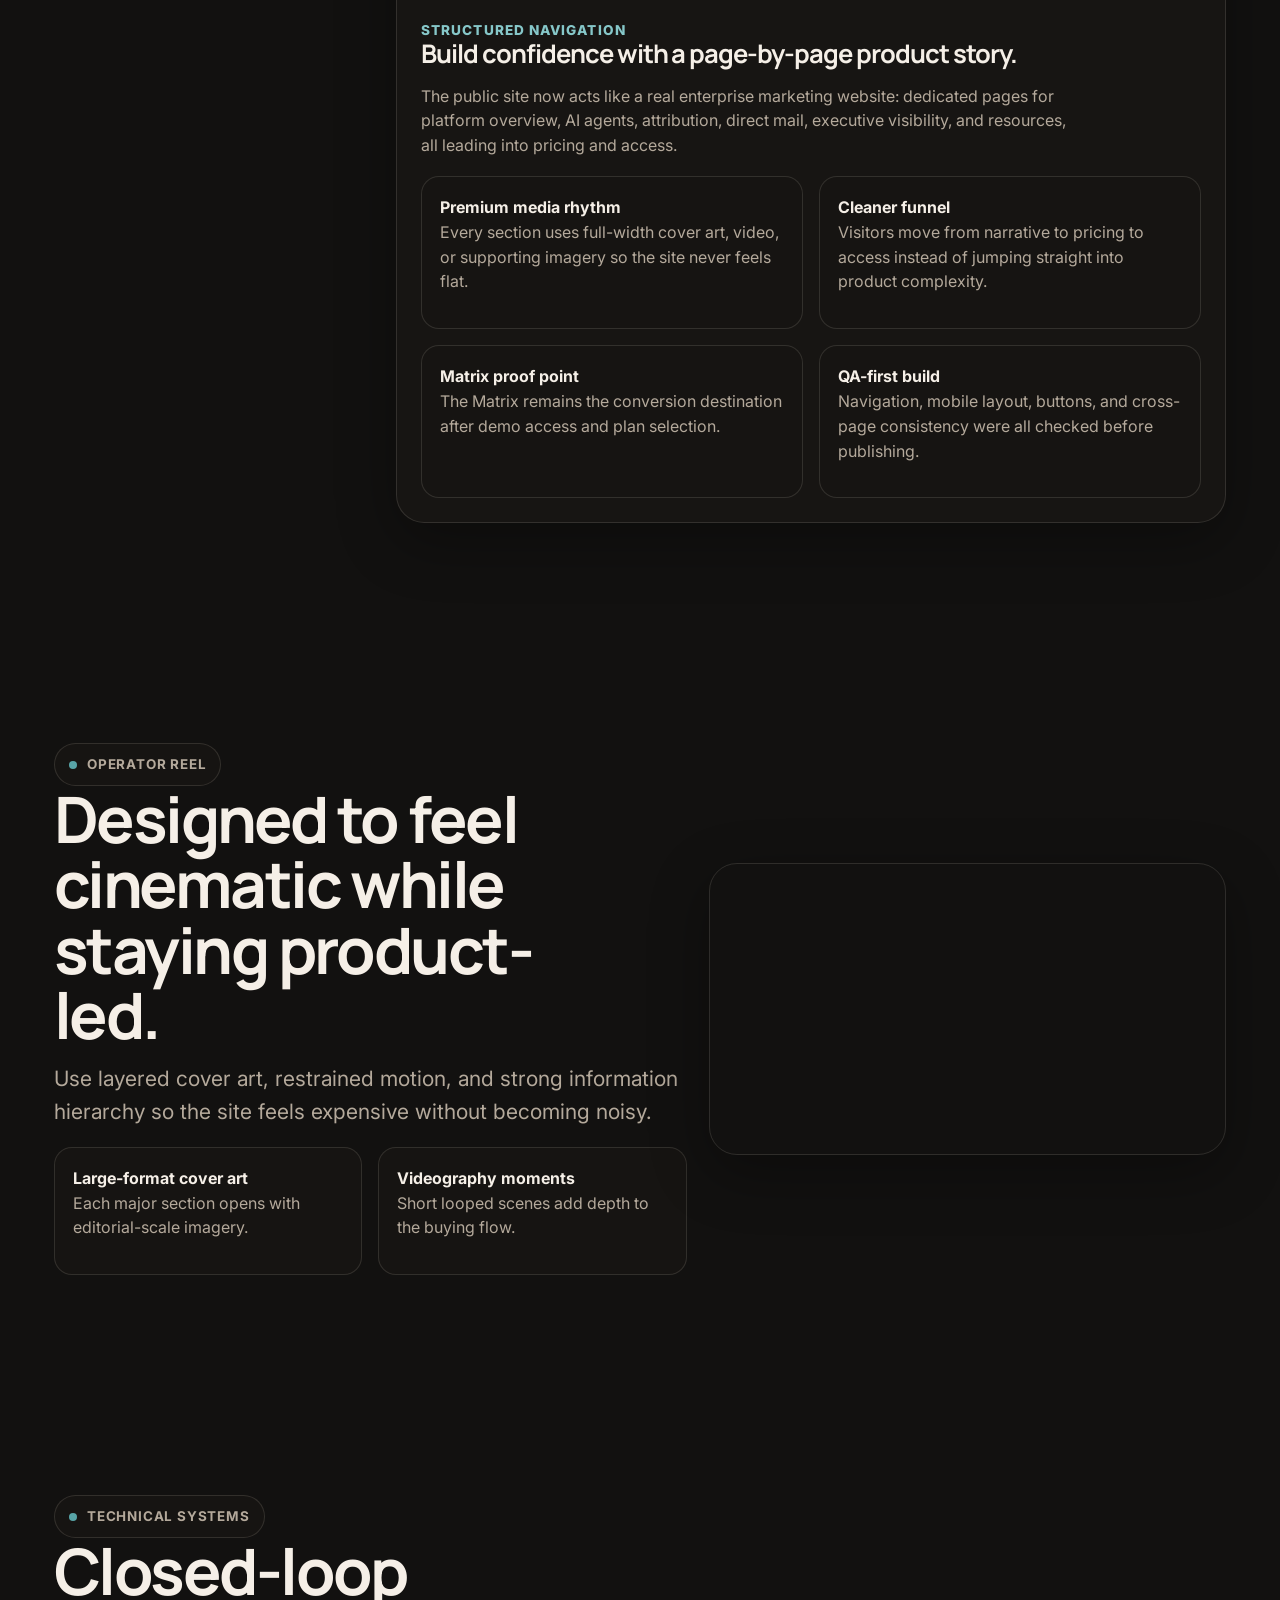
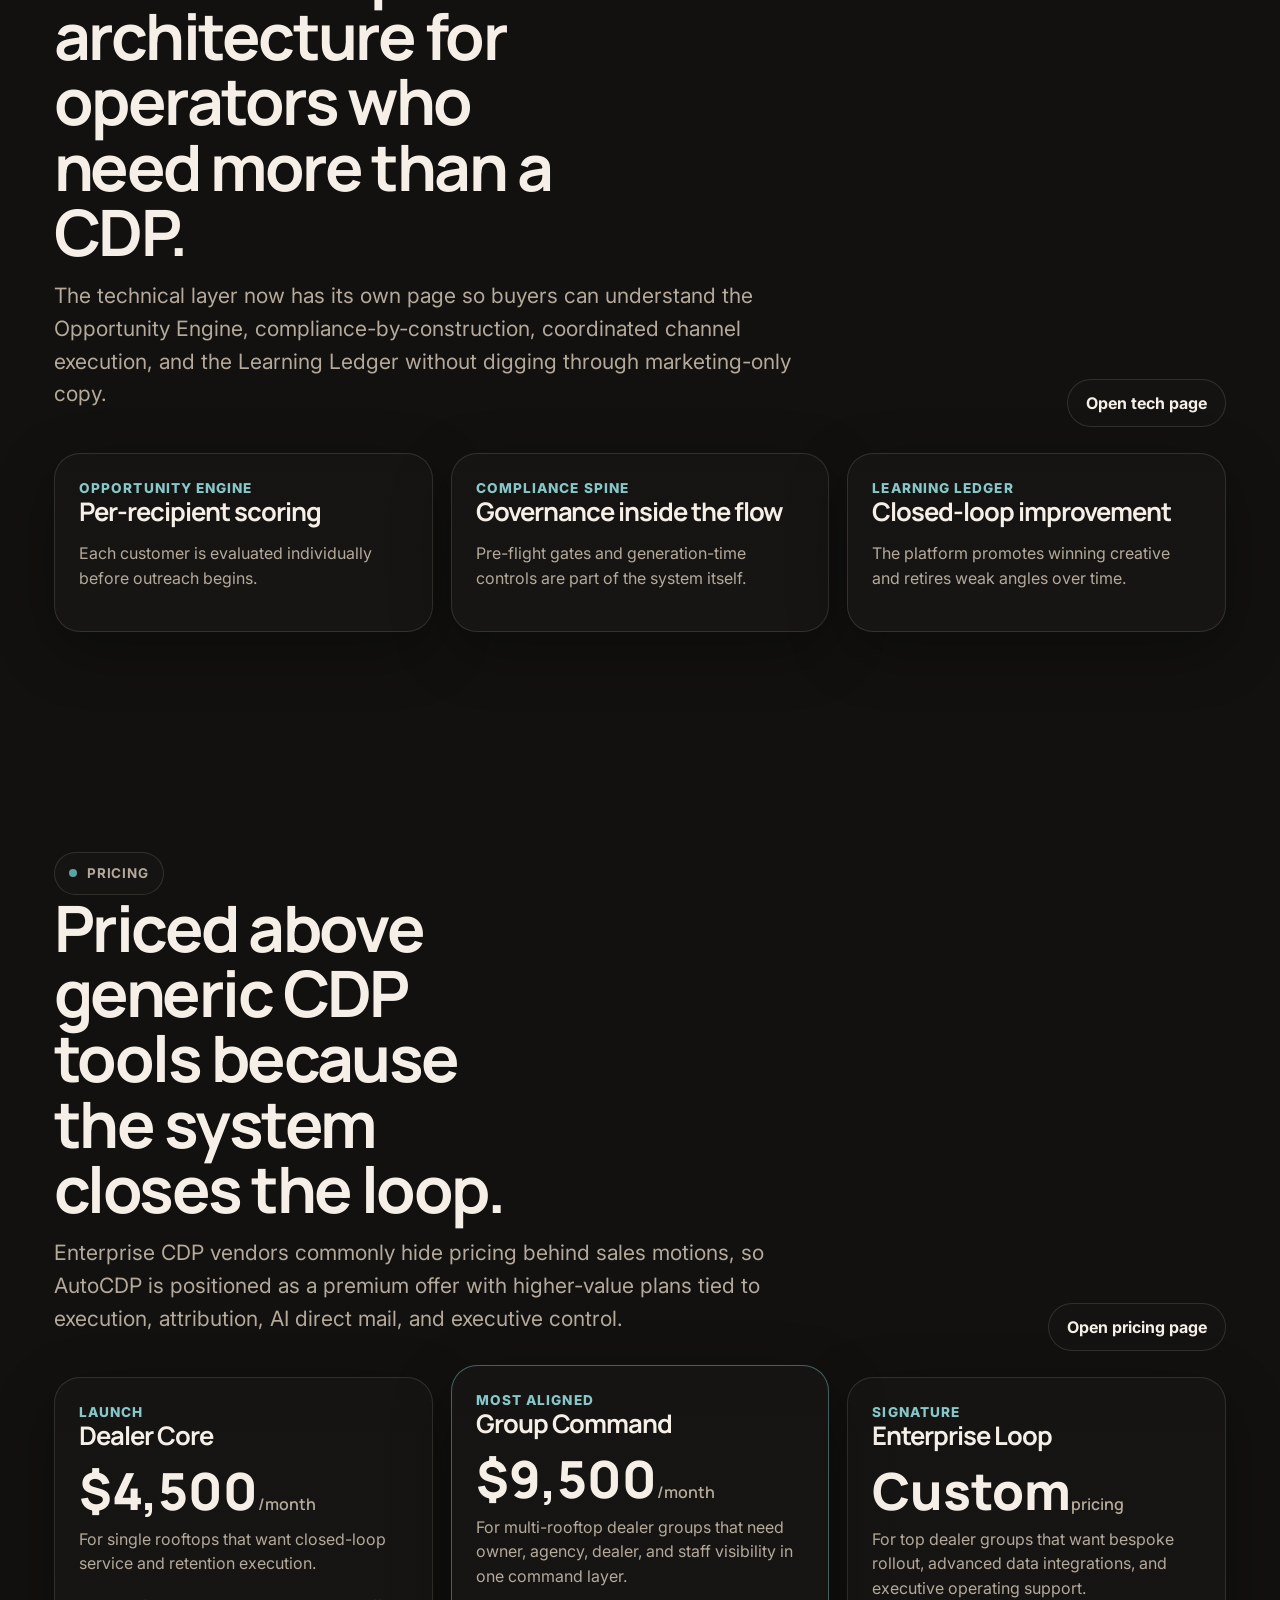
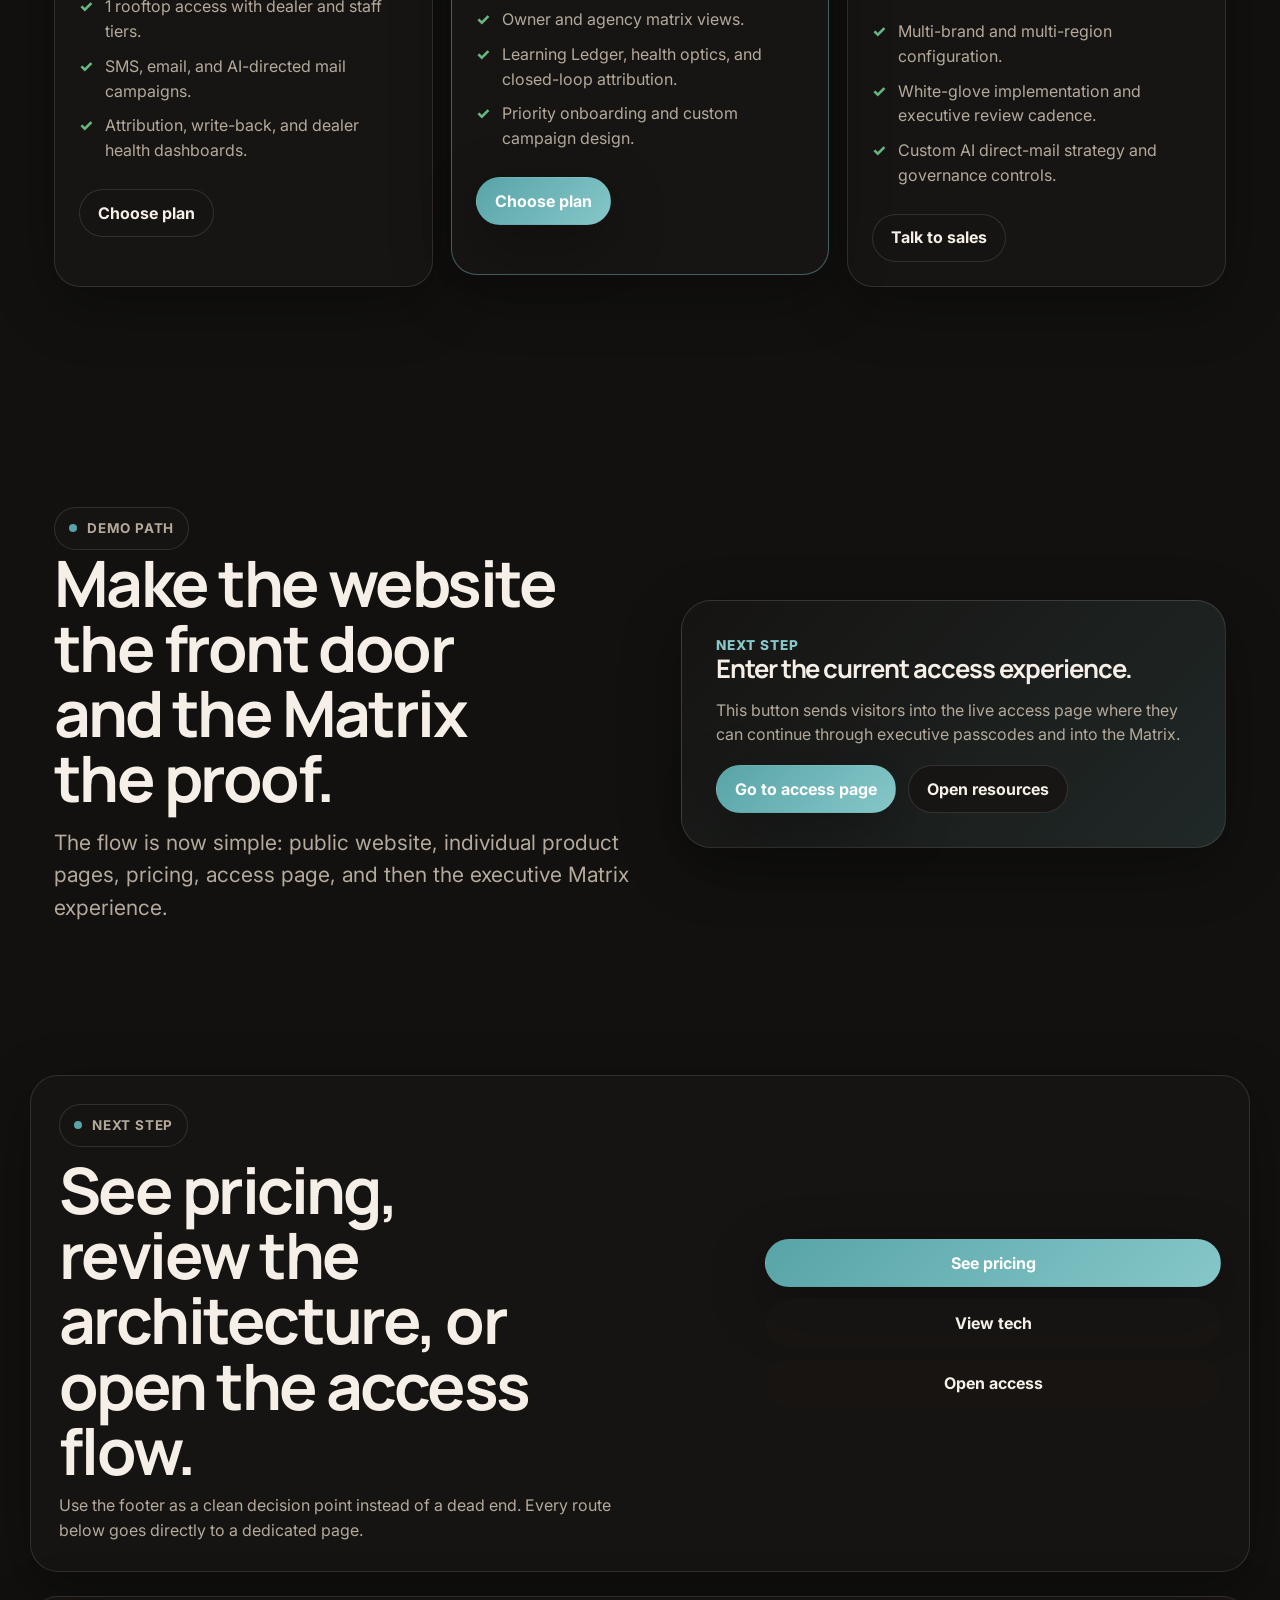
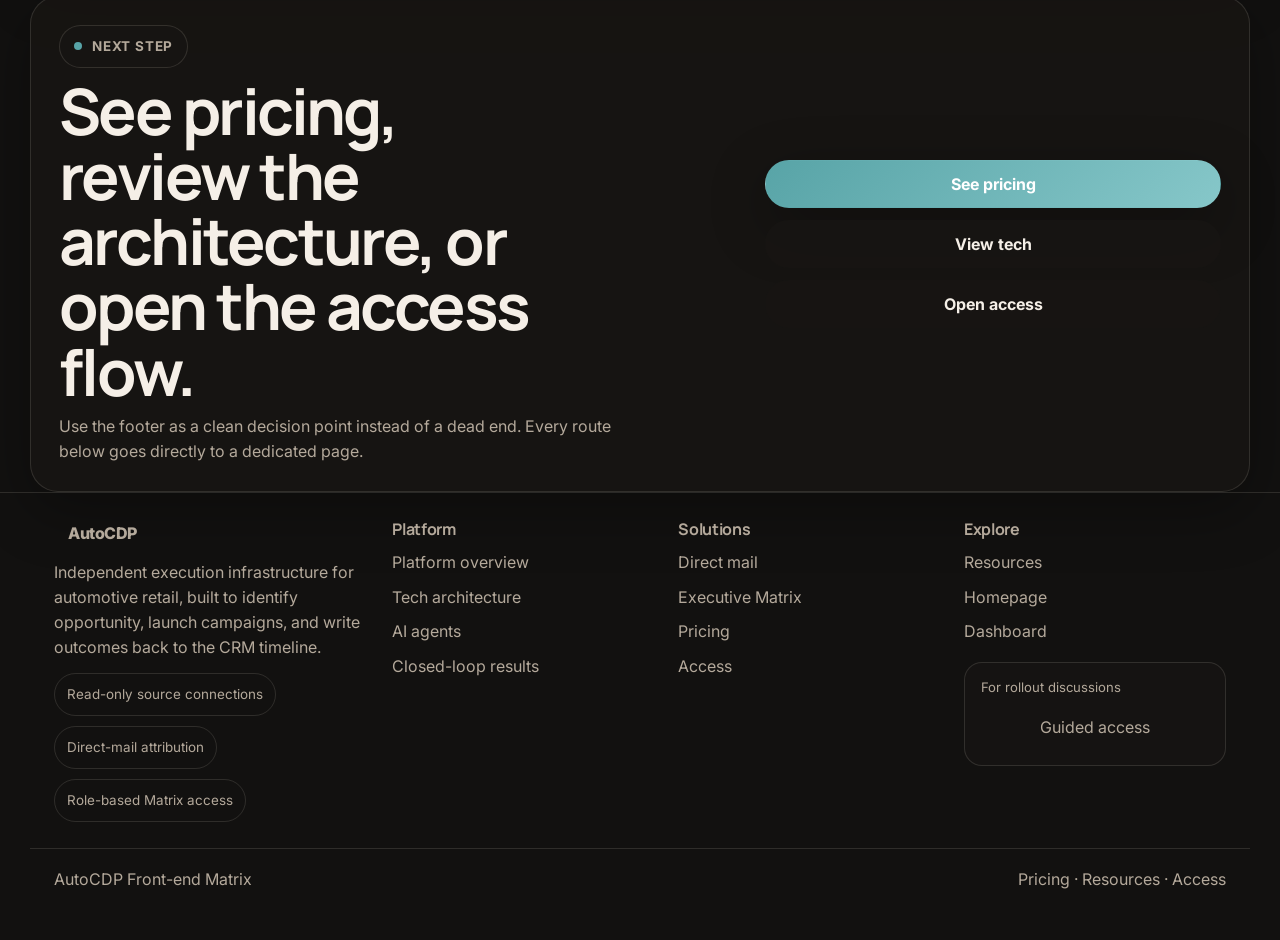
==== commit afbaac22: "imagery: replace referenced homepage visual with more cutting-edge AI marketing tech image and reswe" ====
--- a/index.html
+++ b/index.html
@@ -71,7 +71,7 @@
             <a class="subbtn" href="resources.html">Resources</a>
           </nav>
           <article class="panel">
-            <div class="panel-media"><img src="https://images.unsplash.com/photo-1496171367470-9ed9a91ea931?auto=format&fit=crop&w=1600&q=80" alt="AI-driven direct mail and marketing technology workspace with analytics and hardware" width="1600" height="900" loading="lazy"></div>
+            <div class="panel-media"><img src="https://images.unsplash.com/photo-1516321497487-e288fb19713f?auto=format&fit=crop&w=1600&q=80" alt="Cutting-edge AI marketing team working across analytics, messaging, and technology systems" width="1600" height="900" loading="lazy"></div>
             <div class="panel-body"><div class="kicker">Structured navigation</div><h3>Build confidence with a page-by-page product story.</h3><p>The public site now acts like a real enterprise marketing website: dedicated pages for platform overview, AI agents, attribution, direct mail, executive visibility, and resources, all leading into pricing and access.</p><div class="detail-grid"><div class="detail"><strong>Premium media rhythm</strong><p>Every section uses full-width cover art, video, or supporting imagery so the site never feels flat.</p></div><div class="detail"><strong>Cleaner funnel</strong><p>Visitors move from narrative to pricing to access instead of jumping straight into product complexity.</p></div><div class="detail"><strong>Matrix proof point</strong><p>The Matrix remains the conversion destination after demo access and plan selection.</p></div><div class="detail"><strong>QA-first build</strong><p>Navigation, mobile layout, buttons, and cross-page consistency were all checked before publishing.</p></div></div></div>
           </article>
         </div>
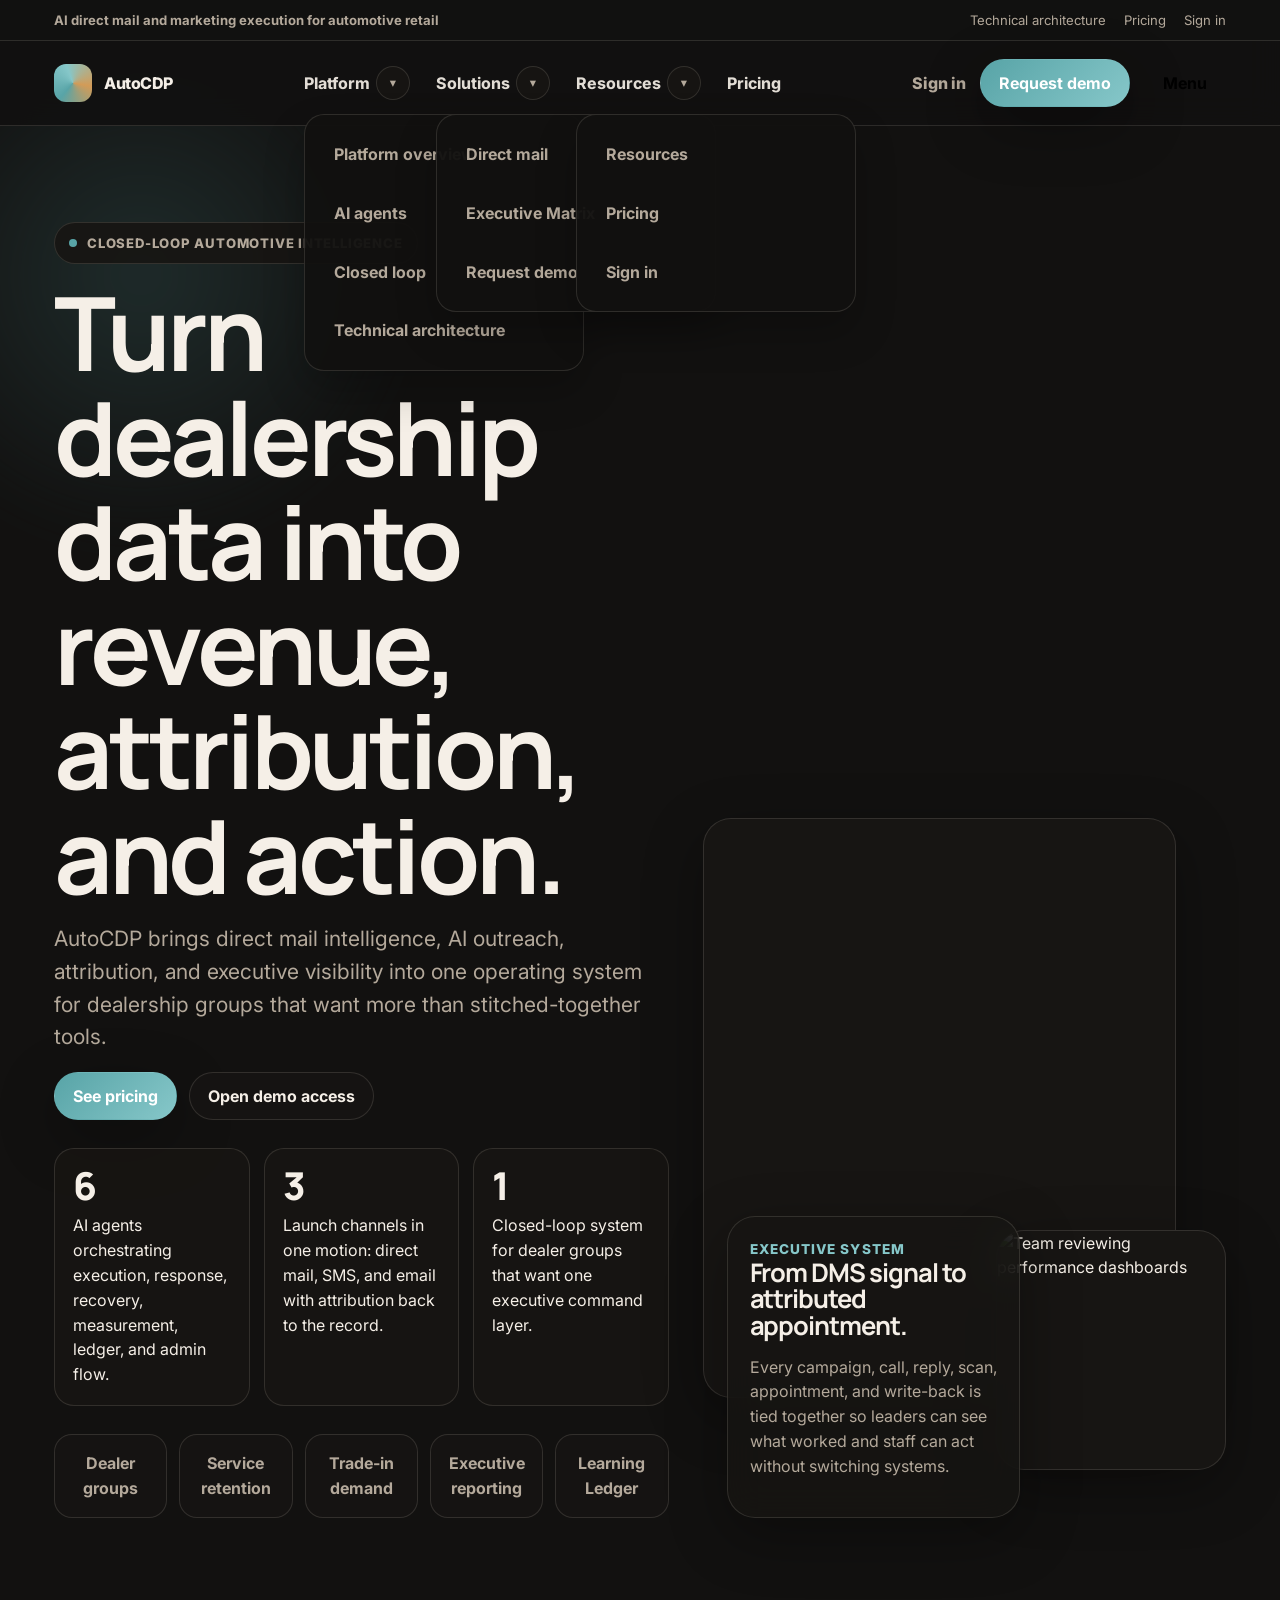
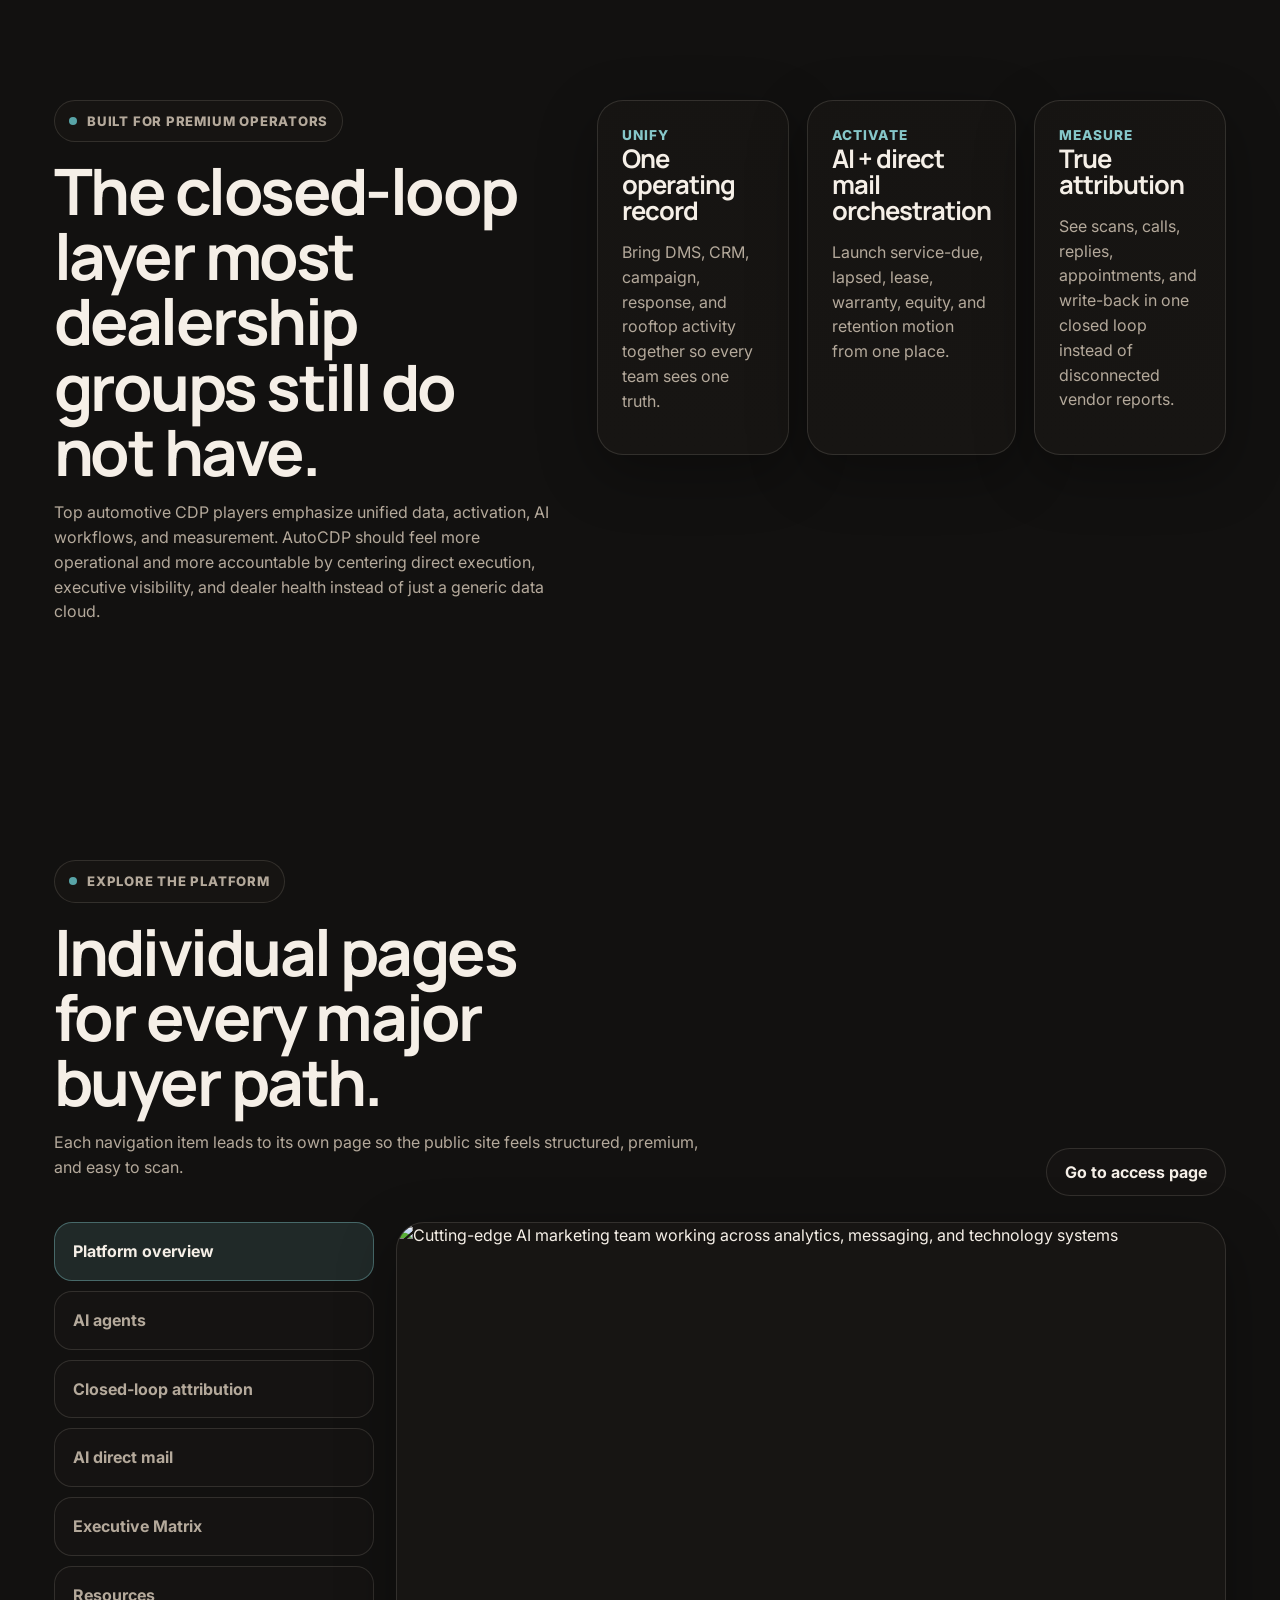
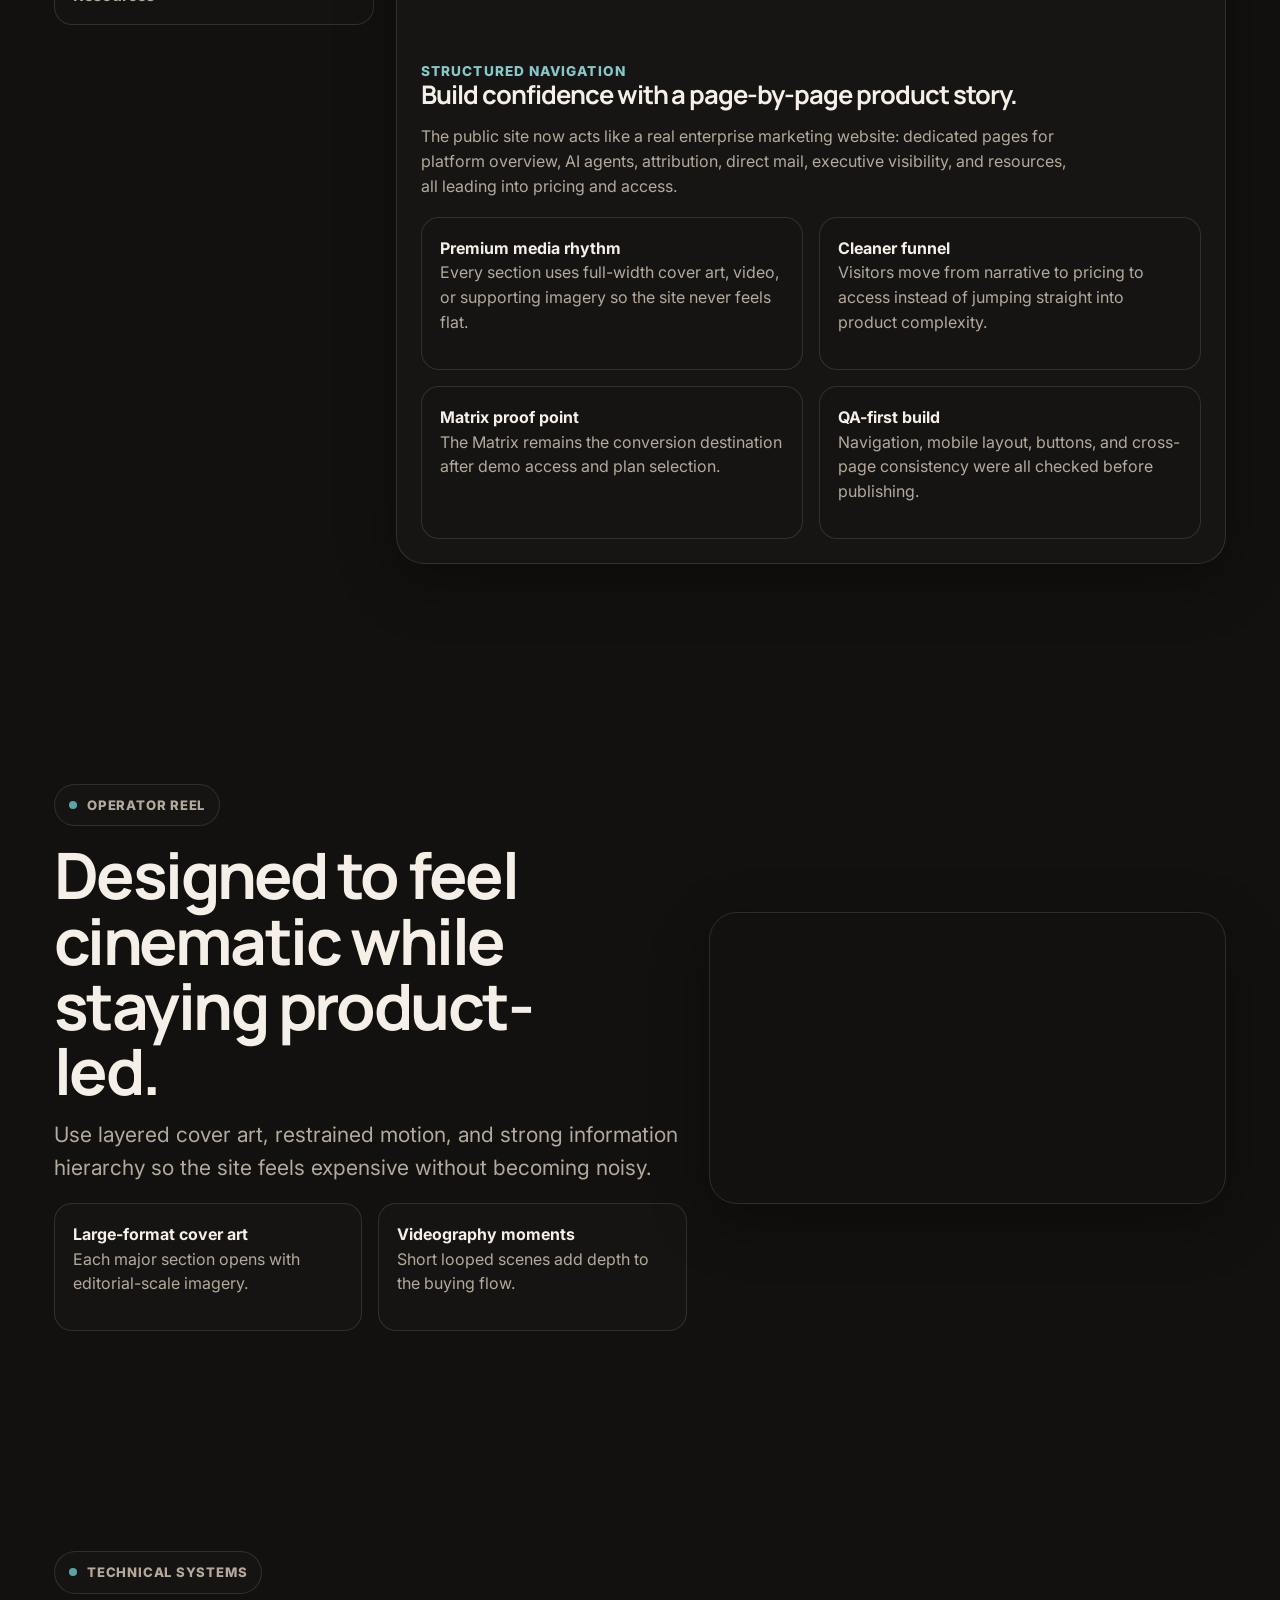
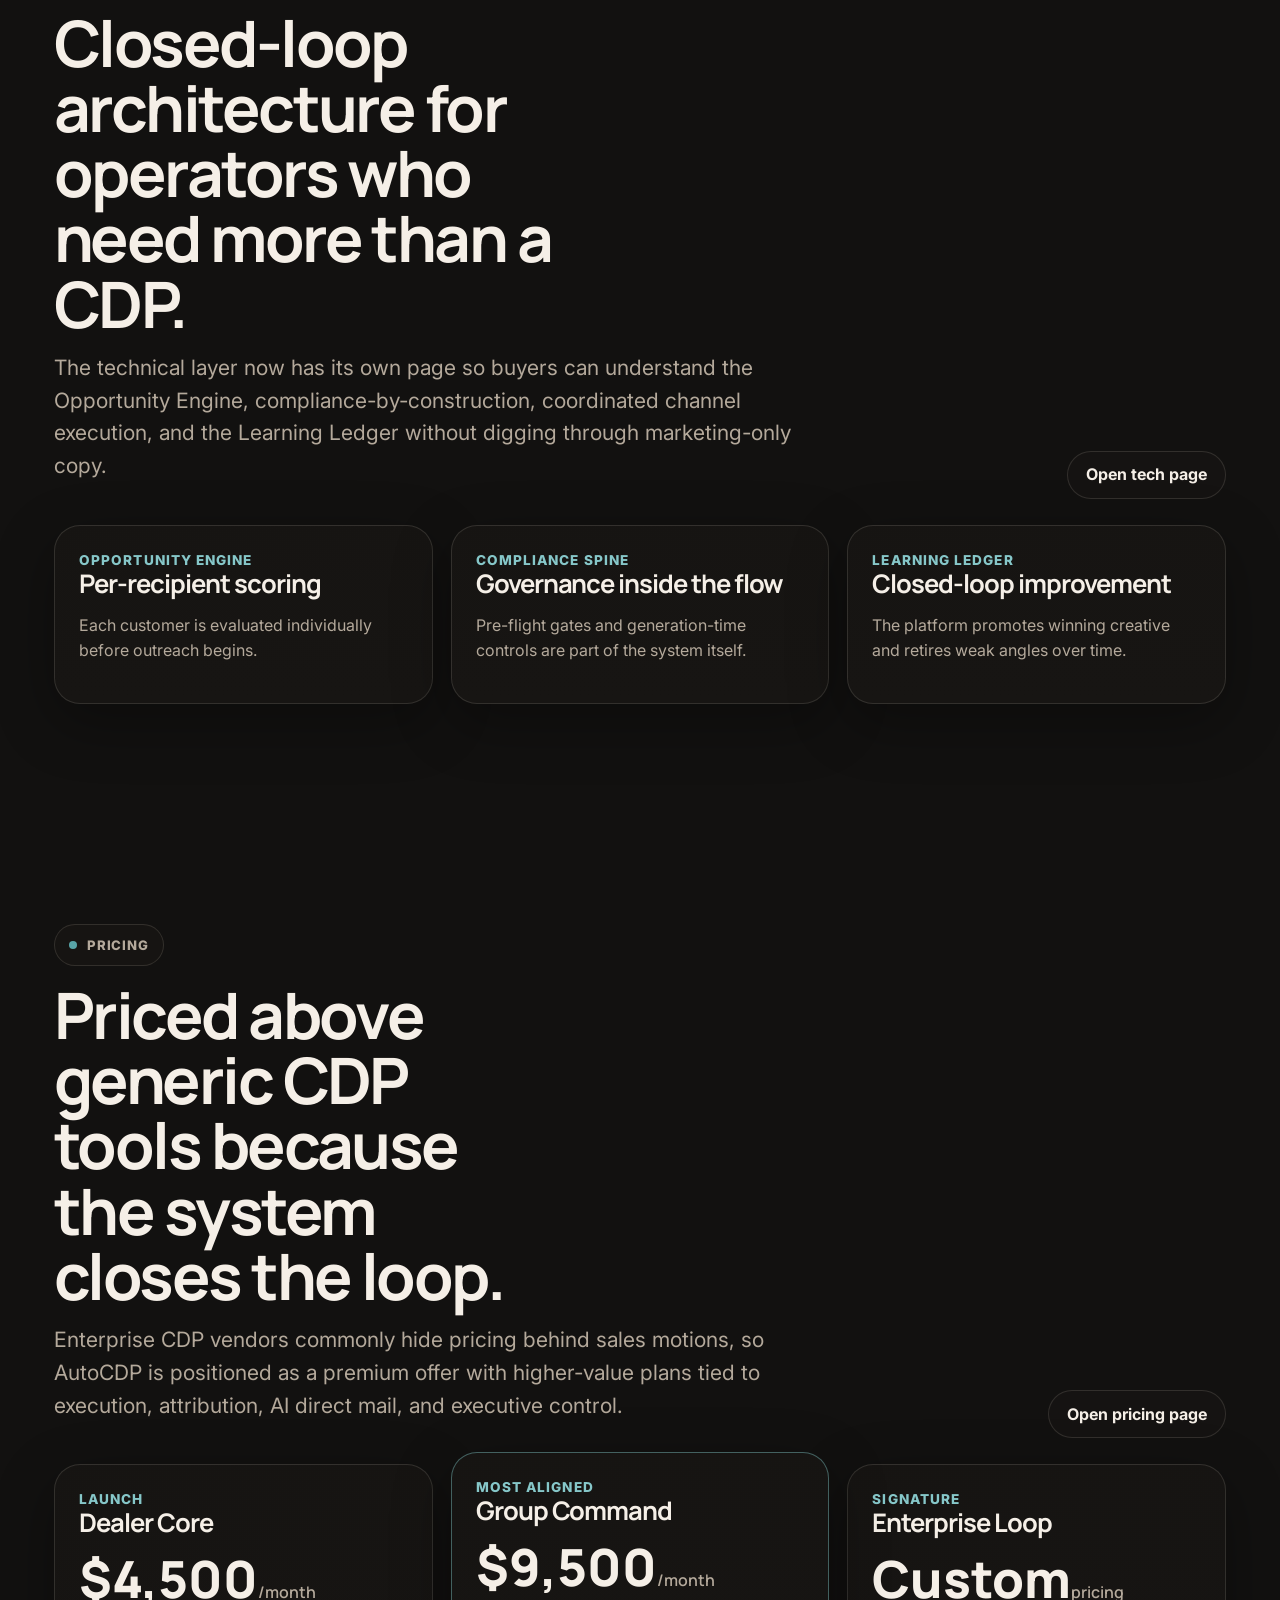
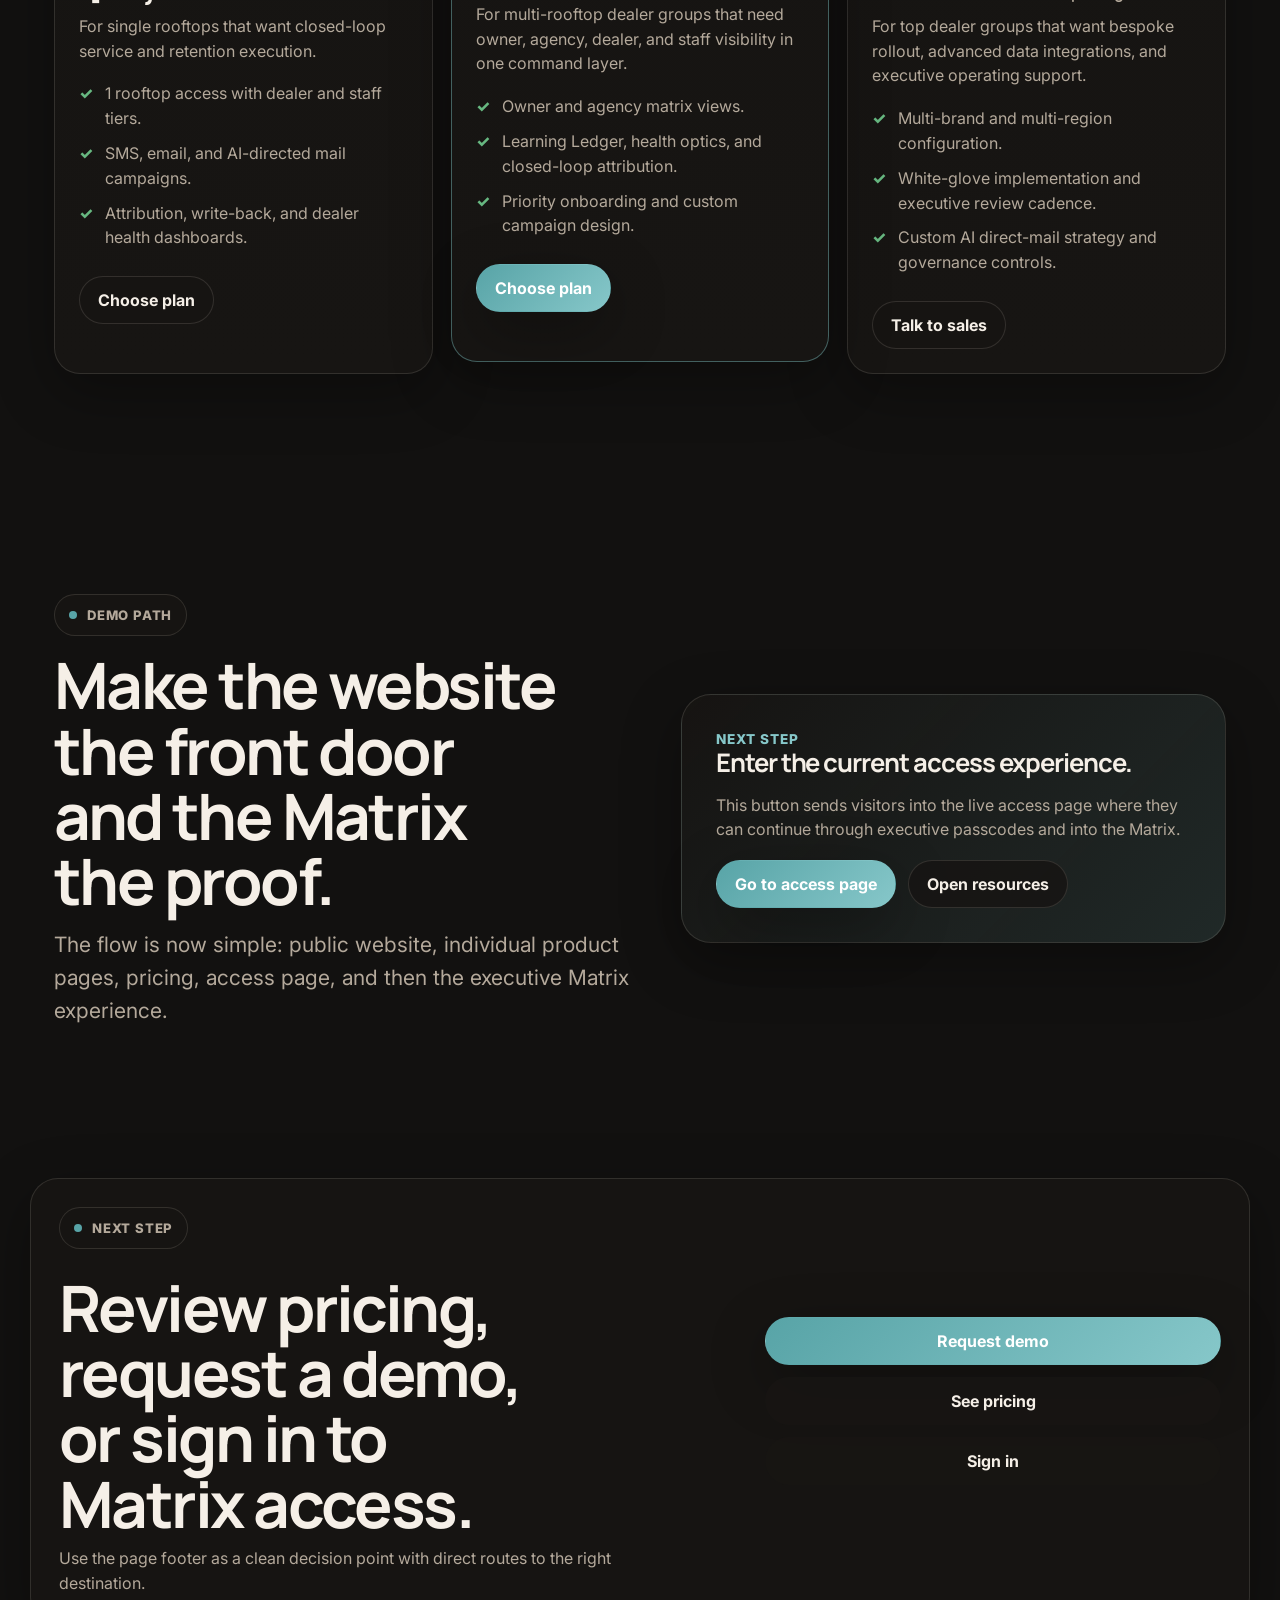
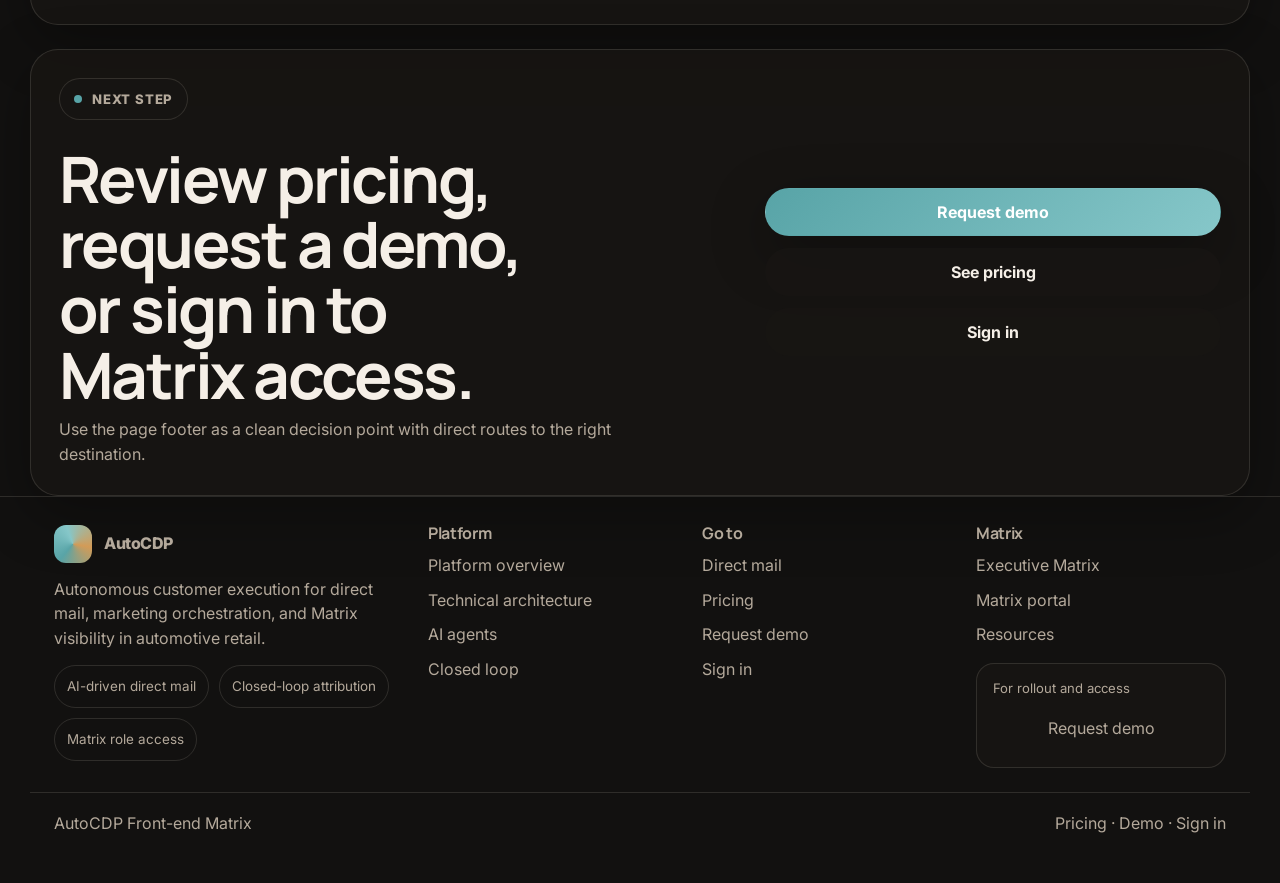
==== commit 2b16b067: "nav: rebuild desktop navigation, add sign-in flow, and redo access page for pricing/demo" ====
--- a/index.html
+++ b/index.html
@@ -27,11 +27,11 @@
     .footer{padding:28px 0 48px;border-top:1px solid var(--line);color:var(--muted)} .kicker{font-size:.85rem;letter-spacing:.08em;text-transform:uppercase;font-weight:800;color:var(--primary-2)}
     @media (max-width:1100px){.hero-grid,.split,.story-grid,.cta,.pricing,.resources,.feature-nav{grid-template-columns:1fr}.cards3,.metrics,.logo-row{grid-template-columns:1fr 1fr}.hero-stack{min-height:auto}.media-a,.media-b,.glass{position:relative;inset:auto;width:auto;height:auto}.media-b,.glass{margin-top:16px}.detail-grid{grid-template-columns:1fr}}
     @keyframes floaty{0%,100%{transform:translateY(0)}50%{transform:translateY(-10px)}} .media-b{animation:floaty 7s ease-in-out infinite}.panel,.card,.metric{transition:transform .25s ease, box-shadow .25s ease}.panel:hover,.card:hover,.metric:hover{transform:translateY(-4px)} .reel{display:grid;grid-template-columns:1.1fr .9fr;gap:22px;align-items:center}.reel .cover{border:1px solid var(--line);border-radius:28px;overflow:hidden;box-shadow:var(--shadow)}.reel .cover video,.reel .cover img{aspect-ratio:16/9;object-fit:cover;width:100%;height:100%} @media (max-width:760px){.section{padding:72px 0}.container{padding:0 18px}.nav{flex-wrap:wrap}.nav-links{display:none}.cards3,.metrics,.logo-row,.resources,.reel{grid-template-columns:1fr}.btn{width:100%}.hero-actions,.nav-actions{width:100%;flex-wrap:wrap}.brand-mark{width:36px;height:36px}}
-  .menu-toggle{display:none}.mobile-drawer{display:none;border-bottom:1px solid var(--line);background:color-mix(in srgb,var(--bg) 96%,transparent)}.mobile-nav{display:grid;gap:10px;padding:14px 24px}.mobile-nav a{padding:14px 16px;border:1px solid var(--line);border-radius:16px;background:color-mix(in srgb,var(--surface) 90%,transparent);font-weight:700}.mobile-drawer.show{display:block}@media (max-width:760px){.menu-toggle{display:inline-flex}.nav-links,.links{display:none !important}.nav-actions .btn,.actions .btn{width:auto}.mobile-nav a{min-height:48px;display:flex;align-items:center}} .footer-grid{display:grid;grid-template-columns:1.2fr 1fr 1fr 1fr;gap:24px;align-items:start}.footer h3{margin:0 0 12px;font-size:1rem;letter-spacing:-.02em}.footer-links{display:grid;gap:10px}.footer-links a{color:var(--muted)}.footer-links a:hover{color:var(--text)}.footer-bottom{display:flex;justify-content:space-between;gap:16px;flex-wrap:wrap;border-top:1px solid var(--line);margin-top:26px;padding-top:18px}@media(max-width:900px){}@media(max-width:640px){.footer-bottom{flex-direction:column}}.utility-bar{border-bottom:1px solid var(--line);background:color-mix(in srgb,var(--bg) 92%,transparent)}.utility-inner{min-height:40px;display:flex;justify-content:space-between;align-items:center;gap:14px;flex-wrap:wrap}.utility-copy{font-size:.82rem;color:var(--muted);font-weight:600}.utility-links{display:flex;align-items:center;gap:14px;flex-wrap:wrap}.utility-links a{font-size:.82rem;color:var(--muted)}.utility-links a:hover{color:var(--text)}.btn-soft{background:color-mix(in srgb,var(--surface) 88%,transparent)}.mobile-drawer-head{display:flex;justify-content:space-between;align-items:flex-start;gap:14px;margin-bottom:14px}.drawer-title{font-weight:800}.drawer-copy{color:var(--muted);font-size:.9rem}.prefooter{padding:24px 0 0}.prefooter-shell{display:grid;grid-template-columns:1.2fr .8fr;gap:22px;align-items:center;border:1px solid var(--line);border-radius:28px;padding:28px;background:color-mix(in srgb,var(--surface) 94%,transparent);box-shadow:var(--shadow)}.prefooter-shell h2{margin:10px 0 10px}.prefooter-shell p{margin:0;max-width:60ch}.prefooter-actions{display:grid;grid-template-columns:1fr;gap:12px}.footer-brand p{margin:14px 0}.trust-row{display:flex;flex-wrap:wrap;gap:10px}.trust-row span{padding:10px 12px;border:1px solid var(--line);border-radius:999px;color:var(--muted);font-size:.84rem}.footer h3{margin:0 0 12px;font-size:1rem;letter-spacing:-.02em}.footer-links{display:grid;gap:10px}.footer-links a{color:var(--muted)}.footer-links a:hover{color:var(--text)}.footer-contact{margin-top:18px;padding:14px 16px;border:1px solid var(--line);border-radius:18px;background:color-mix(in srgb,var(--surface) 95%,transparent);display:grid;gap:6px}.footer-contact span{font-size:.82rem;color:var(--muted)}.footer-bottom{display:flex;justify-content:space-between;gap:16px;flex-wrap:wrap;border-top:1px solid var(--line);margin-top:26px;padding-top:18px}@media(max-width:900px){.prefooter-shell,.footer-brand{grid-column:1/-1}}@media(max-width:640px){.utility-inner,.mobile-drawer-head,.prefooter-shell,.footer-grid,.footer-bottom{grid-template-columns:1fr;display:grid}.utility-links{gap:10px}.prefooter-actions{grid-template-columns:1fr}.footer-brand{grid-column:auto}}.site-header,.site{transition:background .22s ease,border-color .22s ease,box-shadow .22s ease,transform .22s ease}.site-header.is-compact,.site.is-compact{box-shadow:0 14px 34px rgba(0,0,0,.18)}.links a,.nav-links a{position:relative}.links a.is-active,.nav-links a.is-active{color:var(--text);font-weight:800}.links a.is-active::after,.nav-links a.is-active::after{content:"";position:absolute;left:0;right:0;bottom:-10px;height:2px;border-radius:999px;background:currentColor;opacity:.95}.mobile-drawer.show{opacity:1;transform:translateY(0)}@media (prefers-reduced-motion: reduce){.site-header,.site,}body{overflow-x:hidden}.actions .btn,.nav-actions .btn,.menu-toggle,.mobile-nav a,.prefooter-actions .btn,.footer-contact a{min-height:48px;display:inline-flex;align-items:center;justify-content:center}.mobile-nav a{justify-content:flex-start;padding:14px 16px;line-height:1.25;word-break:break-word}.utility-links a,.footer-links a,.footer-contact a{overflow-wrap:anywhere}.prefooter-actions .btn{width:100%}@media (max-width:760px){.utility-bar{display:none}.site-header,.site{position:sticky;top:0;z-index:80;backdrop-filter:blur(14px)}.nav,.navbar{grid-template-columns:auto 1fr auto;gap:12px;align-items:center}.actions.nav-actions,.nav-actions{display:flex;align-items:center;gap:8px}.actions.nav-actions .btn-soft,.nav-actions .btn-soft{display:none}.actions.nav-actions .btn-primary,.nav-actions .btn-primary{display:none}.menu-toggle{display:inline-flex;width:auto;padding:12px 14px}.mobile-drawer{position:absolute;left:0;right:0;top:100%;padding:14px 16px 18px;border-bottom:1px solid var(--line);background:color-mix(in srgb,var(--bg) 97%,transparent);box-shadow:0 20px 40px rgba(0,0,0,.16)}.mobile-drawer-head{grid-template-columns:1fr;display:grid;gap:12px}.mobile-drawer-head .btn{width:100%}.mobile-nav{gap:10px}.hero,.hero-grid,.grid-2,.grid-3,.feature-grid,.cards,.footer-grid,.prefooter-shell{grid-template-columns:1fr !important}.hero-copy,.hero-panel,.hero-card,.glass-hero,.glass-panel,.price-card,.matrix-card,.feature-card,.card{min-width:0}.wrap,.container{width:min(100% - 20px,var(--page-max,1200px))}.prefooter{padding-top:18px}.prefooter-shell{padding:20px;border-radius:22px}.footer{padding-bottom:32px}.footer-grid{display:grid;grid-template-columns:1fr !important;gap:18px}.footer-bottom{display:grid;grid-template-columns:1fr;gap:10px}.trust-row{gap:8px}.trust-row span{font-size:.8rem;padding:9px 11px}.utility-inner,.prefooter-actions{display:grid;grid-template-columns:1fr}.links a.is-active::after,.nav-links a.is-active::after{bottom:-6px}}@media (max-width:640px){html{font-size:16px}.brand span:last-child{font-size:1rem}.hero-title,h1{word-break:break-word}.eyebrow,.utility-copy,.utility-links a,.footer-contact span{font-size:.8rem}.btn,.mobile-nav a{font-size:.95rem}.footer-links a,.utility-links a,.mobile-nav a{min-height:48px}.prefooter-shell h2{font-size:clamp(1.4rem,5vw,1.8rem)}.drawer-title{font-size:1rem}.drawer-copy{font-size:.88rem}}</style>
+  .menu-toggle{display:none}.mobile-drawer{display:none;border-bottom:1px solid var(--line);background:color-mix(in srgb,var(--bg) 96%,transparent)}.mobile-nav{display:grid;gap:10px;padding:14px 24px}.mobile-nav a{padding:14px 16px;border:1px solid var(--line);border-radius:16px;background:color-mix(in srgb,var(--surface) 90%,transparent);font-weight:700}.mobile-drawer.show{display:block}@media (max-width:760px){.menu-toggle{display:inline-flex}.nav-links,.links{display:none !important}.nav-actions .btn,.actions .btn{width:auto}.mobile-nav a{min-height:48px;display:flex;align-items:center}} .footer-grid{display:grid;grid-template-columns:1.2fr 1fr 1fr 1fr;gap:24px;align-items:start}.footer h3{margin:0 0 12px;font-size:1rem;letter-spacing:-.02em}.footer-links{display:grid;gap:10px}.footer-links a{color:var(--muted)}.footer-links a:hover{color:var(--text)}.footer-bottom{display:flex;justify-content:space-between;gap:16px;flex-wrap:wrap;border-top:1px solid var(--line);margin-top:26px;padding-top:18px}@media(max-width:900px){}@media(max-width:640px){.footer-bottom{flex-direction:column}}.utility-bar{border-bottom:1px solid var(--line);background:color-mix(in srgb,var(--bg) 92%,transparent)}.utility-inner{min-height:40px;display:flex;justify-content:space-between;align-items:center;gap:14px;flex-wrap:wrap}.utility-copy{font-size:.82rem;color:var(--muted);font-weight:600}.utility-links{display:flex;align-items:center;gap:14px;flex-wrap:wrap}.utility-links a{font-size:.82rem;color:var(--muted)}.utility-links a:hover{color:var(--text)}.btn-soft{background:color-mix(in srgb,var(--surface) 88%,transparent)}.mobile-drawer-head{display:flex;justify-content:space-between;align-items:flex-start;gap:14px;margin-bottom:14px}.drawer-title{font-weight:800}.drawer-copy{color:var(--muted);font-size:.9rem}.prefooter{padding:24px 0 0}.prefooter-shell{display:grid;grid-template-columns:1.2fr .8fr;gap:22px;align-items:center;border:1px solid var(--line);border-radius:28px;padding:28px;background:color-mix(in srgb,var(--surface) 94%,transparent);box-shadow:var(--shadow)}.prefooter-shell h2{margin:10px 0 10px}.prefooter-shell p{margin:0;max-width:60ch}.prefooter-actions{display:grid;grid-template-columns:1fr;gap:12px}.footer-brand p{margin:14px 0}.trust-row{display:flex;flex-wrap:wrap;gap:10px}.trust-row span{padding:10px 12px;border:1px solid var(--line);border-radius:999px;color:var(--muted);font-size:.84rem}.footer h3{margin:0 0 12px;font-size:1rem;letter-spacing:-.02em}.footer-links{display:grid;gap:10px}.footer-links a{color:var(--muted)}.footer-links a:hover{color:var(--text)}.footer-contact{margin-top:18px;padding:14px 16px;border:1px solid var(--line);border-radius:18px;background:color-mix(in srgb,var(--surface) 95%,transparent);display:grid;gap:6px}.footer-contact span{font-size:.82rem;color:var(--muted)}.footer-bottom{display:flex;justify-content:space-between;gap:16px;flex-wrap:wrap;border-top:1px solid var(--line);margin-top:26px;padding-top:18px}@media(max-width:900px){.prefooter-shell,.footer-brand{grid-column:1/-1}}@media(max-width:640px){.utility-inner,.mobile-drawer-head,.prefooter-shell,.footer-grid,.footer-bottom{grid-template-columns:1fr;display:grid}.utility-links{gap:10px}.prefooter-actions{grid-template-columns:1fr}.footer-brand{grid-column:auto}}.site-header,.site{transition:background .22s ease,border-color .22s ease,box-shadow .22s ease,transform .22s ease}.site-header.is-compact,.site.is-compact{box-shadow:0 14px 34px rgba(0,0,0,.18)}.links a,.nav-links a{position:relative}.links a.is-active,.nav-links a.is-active{color:var(--text);font-weight:800}.links a.is-active::after,.nav-links a.is-active::after{content:"";position:absolute;left:0;right:0;bottom:-10px;height:2px;border-radius:999px;background:currentColor;opacity:.95}.mobile-drawer.show{opacity:1;transform:translateY(0)}@media (prefers-reduced-motion: reduce){.site-header,.site,}body{overflow-x:hidden}.actions .btn,.nav-actions .btn,.menu-toggle,.mobile-nav a,.prefooter-actions .btn,.footer-contact a{min-height:48px;display:inline-flex;align-items:center;justify-content:center}.mobile-nav a{justify-content:flex-start;padding:14px 16px;line-height:1.25;word-break:break-word}.utility-links a,.footer-links a,.footer-contact a{overflow-wrap:anywhere}.prefooter-actions .btn{width:100%}@media (max-width:760px){.utility-bar{display:none}.site-header,.site{position:sticky;top:0;z-index:80;backdrop-filter:blur(14px)}.nav,.navbar{grid-template-columns:auto 1fr auto;gap:12px;align-items:center}.actions.nav-actions,.nav-actions{display:flex;align-items:center;gap:8px}.actions.nav-actions .btn-soft,.nav-actions .btn-soft{display:none}.actions.nav-actions .btn-primary,.nav-actions .btn-primary{display:none}.menu-toggle{display:inline-flex;width:auto;padding:12px 14px}.mobile-drawer{position:absolute;left:0;right:0;top:100%;padding:14px 16px 18px;border-bottom:1px solid var(--line);background:color-mix(in srgb,var(--bg) 97%,transparent);box-shadow:0 20px 40px rgba(0,0,0,.16)}.mobile-drawer-head{grid-template-columns:1fr;display:grid;gap:12px}.mobile-drawer-head .btn{width:100%}.mobile-nav{gap:10px}.hero,.hero-grid,.grid-2,.grid-3,.feature-grid,.cards,.footer-grid,.prefooter-shell{grid-template-columns:1fr !important}.hero-copy,.hero-panel,.hero-card,.glass-hero,.glass-panel,.price-card,.matrix-card,.feature-card,.card{min-width:0}.wrap,.container{width:min(100% - 20px,var(--page-max,1200px))}.prefooter{padding-top:18px}.prefooter-shell{padding:20px;border-radius:22px}.footer{padding-bottom:32px}.footer-grid{display:grid;grid-template-columns:1fr !important;gap:18px}.footer-bottom{display:grid;grid-template-columns:1fr;gap:10px}.trust-row{gap:8px}.trust-row span{font-size:.8rem;padding:9px 11px}.utility-inner,.prefooter-actions{display:grid;grid-template-columns:1fr}.links a.is-active::after,.nav-links a.is-active::after{bottom:-6px}}@media (max-width:640px){html{font-size:16px}.brand span:last-child{font-size:1rem}.hero-title,h1{word-break:break-word}.eyebrow,.utility-copy,.utility-links a,.footer-contact span{font-size:.8rem}.btn,.mobile-nav a{font-size:.95rem}.footer-links a,.utility-links a,.mobile-nav a{min-height:48px}.prefooter-shell h2{font-size:clamp(1.4rem,5vw,1.8rem)}.drawer-title{font-size:1rem}.drawer-copy{font-size:.88rem}}/* nav-rebuild-v2 */.site-header{position:sticky;top:0;z-index:90;border-bottom:1px solid var(--line);background:color-mix(in srgb,var(--bg) 88%,transparent);backdrop-filter:blur(16px)}.utility-bar{border-bottom:1px solid var(--line);background:color-mix(in srgb,var(--bg) 94%,transparent)}.utility-inner{min-height:40px;display:flex;align-items:center;justify-content:space-between;gap:14px;flex-wrap:wrap}.utility-copy{font-size:.82rem;color:var(--muted);font-weight:700}.utility-links{display:flex;align-items:center;gap:18px;flex-wrap:wrap}.utility-links a{font-size:.82rem;color:var(--muted)}.utility-links a:hover{color:var(--text)}.nav-shell{display:grid;grid-template-columns:auto 1fr auto;align-items:center;gap:32px;min-height:84px}.brand{display:flex;align-items:center;gap:12px;font-weight:800;white-space:nowrap}.mark{width:38px;height:38px;border-radius:12px;background:conic-gradient(from 220deg,var(--primary),var(--primary-2),#d39b57,var(--primary))}.main-nav{display:flex;align-items:center;justify-content:center;gap:26px;min-width:0}.nav-group{position:relative;display:flex;align-items:center;gap:6px}.nav-link{font-weight:750;color:var(--text);opacity:.92;white-space:nowrap}.nav-link:hover,.nav-link.is-active,.sign-link:hover{color:var(--text);opacity:1}.nav-link.is-active{position:relative}.nav-link.is-active::after{content:"";position:absolute;left:0;right:0;bottom:-12px;height:2px;border-radius:999px;background:currentColor}.nav-toggle{display:inline-flex;align-items:center;justify-content:center;width:34px;height:34px;border:1px solid var(--line);border-radius:999px;background:color-mix(in srgb,var(--surface) 92%,transparent);color:var(--muted)}.nav-toggle:hover,.nav-toggle[aria-expanded="true"]{color:var(--text);border-color:color-mix(in srgb,var(--primary) 45%,var(--line))}.caret{font-size:.78rem;line-height:1}.nav-dropdown{position:absolute;top:calc(100% + 14px);left:0;min-width:280px;padding:14px;border:1px solid var(--line);border-radius:20px;background:color-mix(in srgb,var(--bg) 96%,transparent);box-shadow:0 20px 40px rgba(0,0,0,.22);display:grid;gap:8px}.dropdown-link{display:block;padding:12px 14px;border:1px solid transparent;border-radius:14px;color:var(--muted);font-weight:700}.dropdown-link:hover,.dropdown-link:focus-visible{color:var(--text);border-color:var(--line);background:color-mix(in srgb,var(--surface) 92%,transparent)}.actions.nav-actions{display:flex;align-items:center;gap:14px}.sign-link{font-weight:800;color:var(--muted);white-space:nowrap}.btn-soft{background:color-mix(in srgb,var(--surface) 92%,transparent)}.menu-toggle{display:none}.mobile-drawer{display:none;border-bottom:1px solid var(--line);background:color-mix(in srgb,var(--bg) 96%,transparent);padding:16px 20px}.mobile-drawer.show{display:block}.mobile-drawer-head{display:flex;justify-content:space-between;align-items:flex-start;gap:14px;margin-bottom:14px}.drawer-title{font-weight:800}.drawer-copy{color:var(--muted);font-size:.92rem}.mobile-nav{display:grid;gap:10px}.mobile-nav a{min-height:48px;padding:14px 16px;border:1px solid var(--line);border-radius:16px;background:color-mix(in srgb,var(--surface) 92%,transparent);font-weight:700;display:flex;align-items:center}.prefooter-shell{display:grid;grid-template-columns:1.2fr .8fr;gap:22px;align-items:center}.footer-grid{display:grid;grid-template-columns:1.4fr 1fr 1fr 1fr;gap:24px;align-items:start}.footer-links{display:grid;gap:10px}.footer-links a{color:var(--muted)}.footer-links a:hover{color:var(--text)}.footer-contact{margin-top:16px;padding:14px 16px;border:1px solid var(--line);border-radius:18px;background:color-mix(in srgb,var(--surface) 94%,transparent);display:grid;gap:6px}.footer-contact span{font-size:.82rem;color:var(--muted)}.footer-bottom{display:flex;justify-content:space-between;gap:16px;flex-wrap:wrap;border-top:1px solid var(--line);margin-top:24px;padding-top:18px}.trust-row{display:flex;flex-wrap:wrap;gap:10px}.trust-row span{padding:10px 12px;border:1px solid var(--line);border-radius:999px;color:var(--muted);font-size:.84rem}.demo-form{display:grid;gap:14px}.field-grid{display:grid;grid-template-columns:1fr 1fr;gap:14px}.demo-form label,.signin-form label{display:grid;gap:8px;font-weight:700}.demo-form input,.demo-form select,.demo-form textarea,.signin-form input{width:100%;min-height:52px;padding:0 16px;border-radius:16px;border:1px solid var(--line);background:color-mix(in srgb,var(--surface) 94%,transparent);color:var(--text)}.demo-form textarea{min-height:120px;padding:14px 16px;resize:vertical}.form-note{color:var(--muted);font-size:.92rem}.form-success{padding:14px 16px;border:1px solid color-mix(in srgb,var(--primary) 35%,var(--line));border-radius:16px;background:color-mix(in srgb,var(--primary) 12%,var(--surface));color:var(--text)}.demo-grid,.matrix-grid{display:grid;grid-template-columns:repeat(3,1fr);gap:18px}.matrix-grid{grid-template-columns:repeat(4,1fr)}.compact-page{padding:46px 0 20px}.compact-page h1,.compact-page h2,.compact-page h3,.compact-page h4{letter-spacing:-.04em}.tier-card,.price-card-lite,.signin-card{padding:22px;border:1px solid var(--line);border-radius:24px;background:color-mix(in srgb,var(--surface) 95%,transparent)}.price-value{font:800 clamp(2.2rem,5vw,3.2rem)/.95 Manrope,Inter,sans-serif;letter-spacing:-.05em}.price-unit{color:var(--muted);font-weight:700}.price-line{display:flex;align-items:end;gap:10px;flex-wrap:wrap;margin:14px 0 12px}.eyebrow{display:inline-flex;padding:10px 14px;border:1px solid var(--line);border-radius:999px;margin-bottom:16px;font-size:.82rem;color:var(--muted);font-weight:800;text-transform:uppercase}.center-shell{max-width:520px;margin:0 auto}.signin-card{max-width:520px;margin:24px auto 0}.matrix-top{display:flex;justify-content:space-between;gap:12px;align-items:flex-start}.matrix-badge{padding:8px 10px;border:1px solid var(--line);border-radius:999px;color:var(--muted);font-size:.8rem}.hero-actions{display:flex;gap:12px;flex-wrap:wrap;margin-top:18px}@media (max-width:1180px){.main-nav{gap:18px}.nav-shell{gap:20px}}@media (max-width:980px){.main-nav{display:none}.menu-toggle{display:inline-flex}.utility-bar{display:none}.nav-shell{grid-template-columns:auto 1fr auto;gap:14px;min-height:74px}.actions.nav-actions .sign-link,.actions.nav-actions .btn-primary{display:none}.prefooter-shell,.footer-grid,.demo-grid,.matrix-grid,.field-grid{grid-template-columns:1fr}.mobile-drawer-head{display:grid;grid-template-columns:1fr;gap:12px}}@media (max-width:640px){.container{padding:0 20px}.footer-bottom{display:grid;grid-template-columns:1fr}.hero-actions{display:grid;grid-template-columns:1fr}}</style>
 </head>
 <body>
   <a class="skip" href="#main">Skip to content</a>
-  <header class="site-header"><div class="utility-bar"><div class="container utility-inner"><div class="utility-copy">Autonomous customer execution for automotive retail</div><div class="utility-links"><a href="tech.html">Tech architecture</a><a href="resources.html">Resources</a><a href="access.html">Request access</a></div></div></div><div class="container nav"><a class="brand" href="index.html"><span class="mark"></span><span>AutoCDP</span></a><nav class="links" aria-label="Primary navigation"><a href="platform.html">Platform</a><a href="tech.html">Tech</a><a href="ai-agents.html">AI agents</a><a href="closed-loop.html">Closed loop</a><a href="direct-mail.html">Direct mail</a><a href="executive-matrix.html">Matrix</a><a href="resources.html">Resources</a><a href="pricing.html">Pricing</a></nav><div class="actions nav-actions"><a class="btn btn-soft" href="access.html">Access</a><a class="btn btn-primary" href="pricing.html">See pricing</a><button class="btn menu-toggle" type="button" data-menu-toggle aria-label="Open menu" aria-expanded="false" aria-controls="mobile-nav-drawer">Menu</button></div></div><div id="mobile-nav-drawer" class="mobile-drawer" data-mobile-drawer hidden><div class="mobile-drawer-head"><div><div class="drawer-title">Explore AutoCDP</div><div class="drawer-copy">Direct page links across the site.</div></div><a class="btn btn-soft" href="pricing.html">Pricing</a></div><nav class="mobile-nav" aria-label="Mobile navigation"><a href="index.html">Home</a><a href="platform.html">Platform</a><a href="tech.html">Tech</a><a href="ai-agents.html">AI agents</a><a href="closed-loop.html">Closed loop</a><a href="direct-mail.html">Direct mail</a><a href="executive-matrix.html">Matrix</a><a href="resources.html">Resources</a><a href="pricing.html">Pricing</a><a href="access.html">Access</a></nav></div></header>
+  <header class="site-header"><div class="utility-bar"><div class="container utility-inner"><div class="utility-copy">AI direct mail and marketing execution for automotive retail</div><div class="utility-links"><a href="tech.html">Technical architecture</a><a href="pricing.html">Pricing</a><a href="signin.html">Sign in</a></div></div></div><div class="container nav-shell"><a class="brand" href="index.html"><span class="mark"></span><span>AutoCDP</span></a><nav class="main-nav" aria-label="Primary navigation"><div class="nav-group"><a class="nav-link" href="platform.html">Platform</a><button class="nav-toggle" type="button" aria-expanded="false" aria-haspopup="true" aria-controls="menu-platform" data-dropdown-button="platform"><span class="caret">▾</span></button><div class="nav-dropdown" id="menu-platform" data-dropdown="platform" hidden><a class="dropdown-link" href="platform.html">Platform overview</a><a class="dropdown-link" href="ai-agents.html">AI agents</a><a class="dropdown-link" href="closed-loop.html">Closed loop</a><a class="dropdown-link" href="tech.html">Technical architecture</a></div></div><div class="nav-group"><a class="nav-link" href="direct-mail.html">Solutions</a><button class="nav-toggle" type="button" aria-expanded="false" aria-haspopup="true" aria-controls="menu-solutions" data-dropdown-button="solutions"><span class="caret">▾</span></button><div class="nav-dropdown" id="menu-solutions" data-dropdown="solutions" hidden><a class="dropdown-link" href="direct-mail.html">Direct mail</a><a class="dropdown-link" href="executive-matrix.html">Executive Matrix</a><a class="dropdown-link" href="access.html">Request demo</a></div></div><div class="nav-group"><a class="nav-link" href="resources.html">Resources</a><button class="nav-toggle" type="button" aria-expanded="false" aria-haspopup="true" aria-controls="menu-resources" data-dropdown-button="resources"><span class="caret">▾</span></button><div class="nav-dropdown" id="menu-resources" data-dropdown="resources" hidden><a class="dropdown-link" href="resources.html">Resources</a><a class="dropdown-link" href="pricing.html">Pricing</a><a class="dropdown-link" href="signin.html">Sign in</a></div></div><a class="nav-link standalone" href="pricing.html">Pricing</a></nav><div class="actions nav-actions"><a class="sign-link" href="signin.html">Sign in</a><a class="btn btn-primary" href="access.html">Request demo</a><button class="btn menu-toggle" type="button" data-menu-toggle aria-label="Open menu" aria-expanded="false" aria-controls="mobile-nav-drawer">Menu</button></div></div><div id="mobile-nav-drawer" class="mobile-drawer" data-mobile-drawer hidden><div class="mobile-drawer-head"><div><div class="drawer-title">Explore AutoCDP</div><div class="drawer-copy">Platform, pricing, demo, and Matrix access.</div></div><a class="btn btn-primary" href="access.html">Request demo</a></div><nav class="mobile-nav" aria-label="Mobile navigation"><a href="index.html">Home</a><a href="platform.html">Platform</a><a href="ai-agents.html">AI agents</a><a href="direct-mail.html">Direct mail</a><a href="executive-matrix.html">Executive Matrix</a><a href="resources.html">Resources</a><a href="pricing.html">Pricing</a><a href="signin.html">Sign in</a><a href="access.html">Request demo</a></nav></div></header>
   <main id="main">
     <section class="hero" id="top">
       <div class="container hero-grid">
@@ -87,55 +87,6 @@
 
     <section class="section"><div class="container cta"><div><span class="eyebrow">Demo path</span><h2>Make the website the front door and the Matrix the proof.</h2><p class="lead">The flow is now simple: public website, individual product pages, pricing, access page, and then the executive Matrix experience.</p></div><div class="cta-panel"><div class="kicker">Next step</div><h3>Enter the current access experience.</h3><p>This button sends visitors into the live access page where they can continue through executive passcodes and into the Matrix.</p><div style="display:flex;gap:12px;flex-wrap:wrap;margin-top:18px"><a class="btn btn-primary" href="access.html">Go to access page</a><a class="btn btn-ghost" href="resources.html">Open resources</a></div></div></div></section>
   </main>
-  <section class="prefooter"><div class="container prefooter-shell"><div><span class="eyebrow">Next step</span><h2>See pricing, review the architecture, or open the access flow.</h2><p>Use the footer as a clean decision point instead of a dead end. Every route below goes directly to a dedicated page.</p></div><div class="prefooter-actions"><a class="btn btn-primary" href="pricing.html">See pricing</a><a class="btn btn-soft" href="tech.html">View tech</a><a class="btn btn-soft" href="access.html">Open access</a></div></div></section><section class="prefooter"><div class="container prefooter-shell"><div><span class="eyebrow">Next step</span><h2>See pricing, review the architecture, or open the access flow.</h2><p>Use the footer as a clean decision point instead of a dead end. Every route below goes directly to a dedicated page.</p></div><div class="prefooter-actions"><a class="btn btn-primary" href="pricing.html">See pricing</a><a class="btn btn-soft" href="tech.html">View tech</a><a class="btn btn-soft" href="access.html">Open access</a></div></div></section><footer class="footer"><div class="container footer-grid"><div class="footer-brand"><a class="brand" href="index.html"><span class="mark"></span><span>AutoCDP</span></a><p>Independent execution infrastructure for automotive retail, built to identify opportunity, launch campaigns, and write outcomes back to the CRM timeline.</p><div class="trust-row"><span>Read-only source connections</span><span>Direct-mail attribution</span><span>Role-based Matrix access</span></div></div><div><h3>Platform</h3><div class="footer-links"><a href="platform.html">Platform overview</a><a href="tech.html">Tech architecture</a><a href="ai-agents.html">AI agents</a><a href="closed-loop.html">Closed-loop results</a></div></div><div><h3>Solutions</h3><div class="footer-links"><a href="direct-mail.html">Direct mail</a><a href="executive-matrix.html">Executive Matrix</a><a href="pricing.html">Pricing</a><a href="access.html">Access</a></div></div><div><h3>Explore</h3><div class="footer-links"><a href="resources.html">Resources</a><a href="index.html">Homepage</a><a href="dashboard.html">Dashboard</a></div><div class="footer-contact"><span>For rollout discussions</span><a href="access.html">Guided access</a></div></div></div><div class="container footer-bottom"><span>AutoCDP Front-end Matrix</span><span><a href="pricing.html">Pricing</a> · <a href="resources.html">Resources</a> · <a href="access.html">Access</a></span></div></footer>
+  <section class="prefooter"><div class="container prefooter-shell"><div><span class="eyebrow">Next step</span><h2>Review pricing, request a demo, or sign in to Matrix access.</h2><p>Use the page footer as a clean decision point with direct routes to the right destination.</p></div><div class="prefooter-actions"><a class="btn btn-primary" href="access.html">Request demo</a><a class="btn btn-soft" href="pricing.html">See pricing</a><a class="btn btn-soft" href="signin.html">Sign in</a></div></div></section><section class="prefooter"><div class="container prefooter-shell"><div><span class="eyebrow">Next step</span><h2>Review pricing, request a demo, or sign in to Matrix access.</h2><p>Use the page footer as a clean decision point with direct routes to the right destination.</p></div><div class="prefooter-actions"><a class="btn btn-primary" href="access.html">Request demo</a><a class="btn btn-soft" href="pricing.html">See pricing</a><a class="btn btn-soft" href="signin.html">Sign in</a></div></div></section><footer class="footer"><div class="container footer-grid"><div class="footer-brand"><a class="brand" href="index.html"><span class="mark"></span><span>AutoCDP</span></a><p>Autonomous customer execution for direct mail, marketing orchestration, and Matrix visibility in automotive retail.</p><div class="trust-row"><span>AI-driven direct mail</span><span>Closed-loop attribution</span><span>Matrix role access</span></div></div><div><h3>Platform</h3><div class="footer-links"><a href="platform.html">Platform overview</a><a href="tech.html">Technical architecture</a><a href="ai-agents.html">AI agents</a><a href="closed-loop.html">Closed loop</a></div></div><div><h3>Go to</h3><div class="footer-links"><a href="direct-mail.html">Direct mail</a><a href="pricing.html">Pricing</a><a href="access.html">Request demo</a><a href="signin.html">Sign in</a></div></div><div><h3>Matrix</h3><div class="footer-links"><a href="executive-matrix.html">Executive Matrix</a><a href="dashboard.html">Matrix portal</a><a href="resources.html">Resources</a></div><div class="footer-contact"><span>For rollout and access</span><a href="access.html">Request demo</a></div></div></div><div class="container footer-bottom"><span>AutoCDP Front-end Matrix</span><span><a href="pricing.html">Pricing</a> · <a href="access.html">Demo</a> · <a href="signin.html">Sign in</a></span></div></footer>
   
-<script>
-(function(){
-  const header = document.querySelector('.site-header, .site');
-  const toggle = document.querySelector('[data-menu-toggle]');
-  const drawer = document.querySelector('[data-mobile-drawer]');
-  const current = (location.pathname.split('/').pop() || 'index.html').toLowerCase();
-
-  if (header) {
-    const onScroll = () => header.classList.toggle('is-compact', window.scrollY > 18);
-    onScroll();
-    window.addEventListener('scroll', onScroll, { passive: true });
-  }
-
-  document.querySelectorAll('.links a, .nav-links a, .mobile-nav a').forEach(a => {
-    const href = (a.getAttribute('href') || '').toLowerCase();
-    if (href === current || (current === 'index.html' && href === 'index.html')) {
-      a.classList.add('is-active');
-      a.setAttribute('aria-current', 'page');
-    }
-  });
-
-  function closeDrawer(){
-    if (!drawer || !toggle) return;
-    drawer.classList.remove('show');
-    drawer.hidden = true;
-    toggle.setAttribute('aria-expanded', 'false');
-    toggle.setAttribute('aria-label', 'Open menu');
-  }
-
-  function openDrawer(){
-    if (!drawer || !toggle) return;
-    drawer.hidden = false;
-    requestAnimationFrame(() => drawer.classList.add('show'));
-    toggle.setAttribute('aria-expanded', 'true');
-    toggle.setAttribute('aria-label', 'Close menu');
-  }
-
-  if (toggle && drawer) {
-    toggle.addEventListener('click', () => drawer.classList.contains('show') ? closeDrawer() : openDrawer());
-    drawer.querySelectorAll('a').forEach(a => a.addEventListener('click', closeDrawer));
-    document.addEventListener('keydown', e => { if (e.key === 'Escape') closeDrawer(); });
-    document.addEventListener('click', e => {
-      if (!drawer.classList.contains('show')) return;
-      if (drawer.contains(e.target) || toggle.contains(e.target)) return;
-      closeDrawer();
-    });
-    window.addEventListener('resize', () => { if (window.innerWidth > 760) closeDrawer(); });
-  }
-})();
-</script></body></html>+<script>(function(){const path=(location.pathname.split('/').pop()||'index.html').toLowerCase();document.querySelectorAll('.nav-link,.dropdown-link,.mobile-nav a,.footer a,.utility-links a,.sign-link').forEach(a=>{const href=(a.getAttribute('href')||'').toLowerCase();if(href===path){a.classList.add('is-active');a.setAttribute('aria-current','page');}});const menuToggle=document.querySelector('[data-menu-toggle]');const drawer=document.querySelector('[data-mobile-drawer]');function closeDrawer(){if(!drawer||!menuToggle)return;drawer.classList.remove('show');drawer.hidden=true;menuToggle.setAttribute('aria-expanded','false');menuToggle.setAttribute('aria-label','Open menu');}function openDrawer(){if(!drawer||!menuToggle)return;drawer.hidden=false;requestAnimationFrame(()=>drawer.classList.add('show'));menuToggle.setAttribute('aria-expanded','true');menuToggle.setAttribute('aria-label','Close menu');}menuToggle&&menuToggle.addEventListener('click',()=>drawer&&drawer.classList.contains('show')?closeDrawer():openDrawer());drawer&&drawer.querySelectorAll('a').forEach(a=>a.addEventListener('click',closeDrawer));window.addEventListener('resize',()=>{if(window.innerWidth>980)closeDrawer();});document.addEventListener('keydown',e=>{if(e.key==='Escape'){closeDrawer();closeMenus();}});document.addEventListener('click',e=>{if(drawer&&drawer.classList.contains('show')&&!drawer.contains(e.target)&&!e.target.closest('[data-menu-toggle]'))closeDrawer();if(!e.target.closest('.nav-group'))closeMenus();});const groups=[...document.querySelectorAll('.nav-group')];function closeMenus(){groups.forEach(group=>{const btn=group.querySelector('[data-dropdown-button]');const menu=group.querySelector('[data-dropdown]');if(btn)btn.setAttribute('aria-expanded','false');if(menu)menu.hidden=true;});}function openMenu(group){if(window.innerWidth<981)return;closeMenus();const btn=group.querySelector('[data-dropdown-button]');const menu=group.querySelector('[data-dropdown]');if(btn)btn.setAttribute('aria-expanded','true');if(menu)menu.hidden=false;}groups.forEach(group=>{const btn=group.querySelector('[data-dropdown-button]');btn&&btn.addEventListener('click',e=>{e.preventDefault();const menu=group.querySelector('[data-dropdown]');const isOpen=btn.getAttribute('aria-expanded')==='true';closeMenus();if(!isOpen&&menu&&window.innerWidth>980){btn.setAttribute('aria-expanded','true');menu.hidden=false;}});group.addEventListener('mouseenter',()=>openMenu(group));group.addEventListener('mouseleave',()=>closeMenus());group.addEventListener('focusin',()=>openMenu(group));group.addEventListener('focusout',e=>{if(!group.contains(e.relatedTarget))closeMenus();});});const demoForm=document.querySelector('[data-demo-form]');if(demoForm){demoForm.addEventListener('submit',e=>{e.preventDefault();const note=demoForm.querySelector('[data-demo-success]');if(note){note.hidden=false;note.textContent='Demo request captured. A follow-up will be routed from this build flow.';}demoForm.reset();});}const loginForm=document.querySelector('[data-login-form]');if(loginForm){loginForm.addEventListener('submit',e=>{e.preventDefault();const u=loginForm.querySelector('input[name="username"]');const p=loginForm.querySelector('input[name="password"]');const msg=loginForm.querySelector('[data-login-message]');if(u&&p&&u.value.trim()&&p.value.trim()){window.location.href='dashboard.html';}else if(msg){msg.hidden=false;msg.textContent='Enter both username and password to continue.';}});}})();</script></body></html>
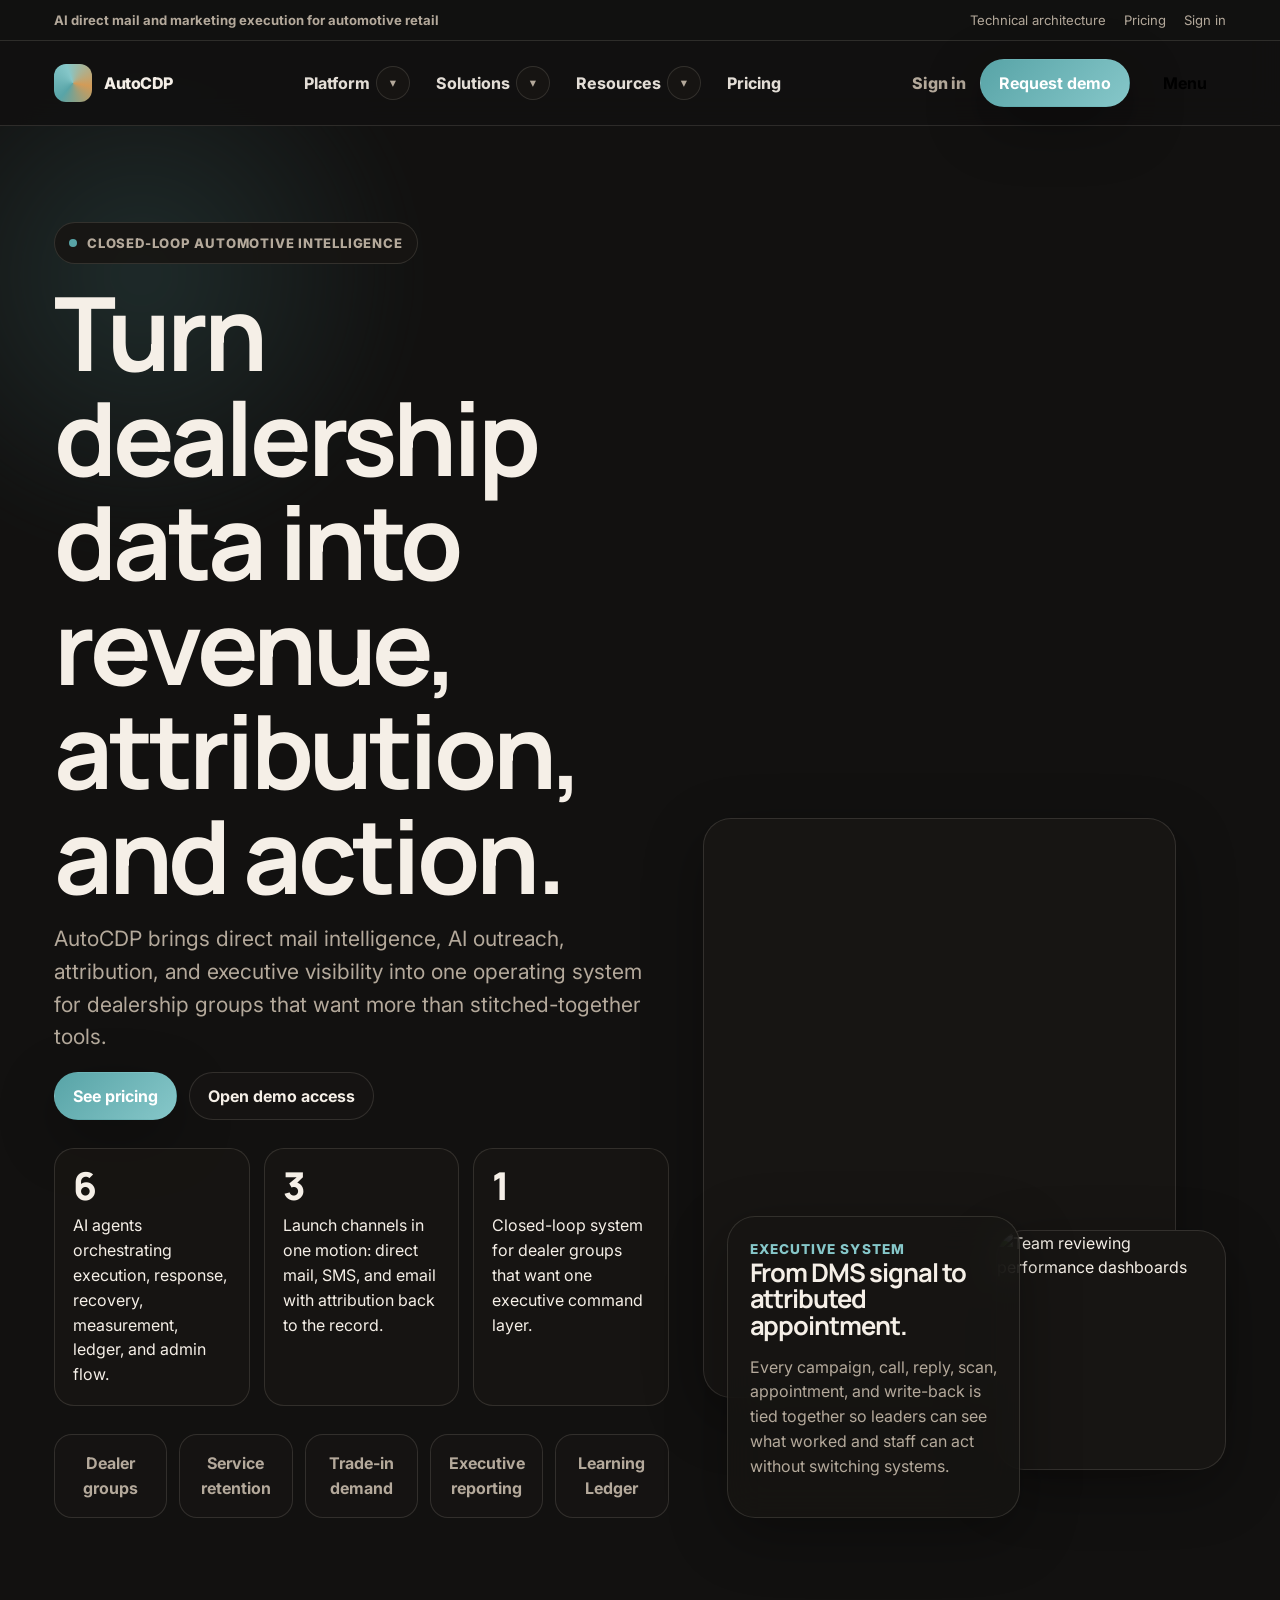
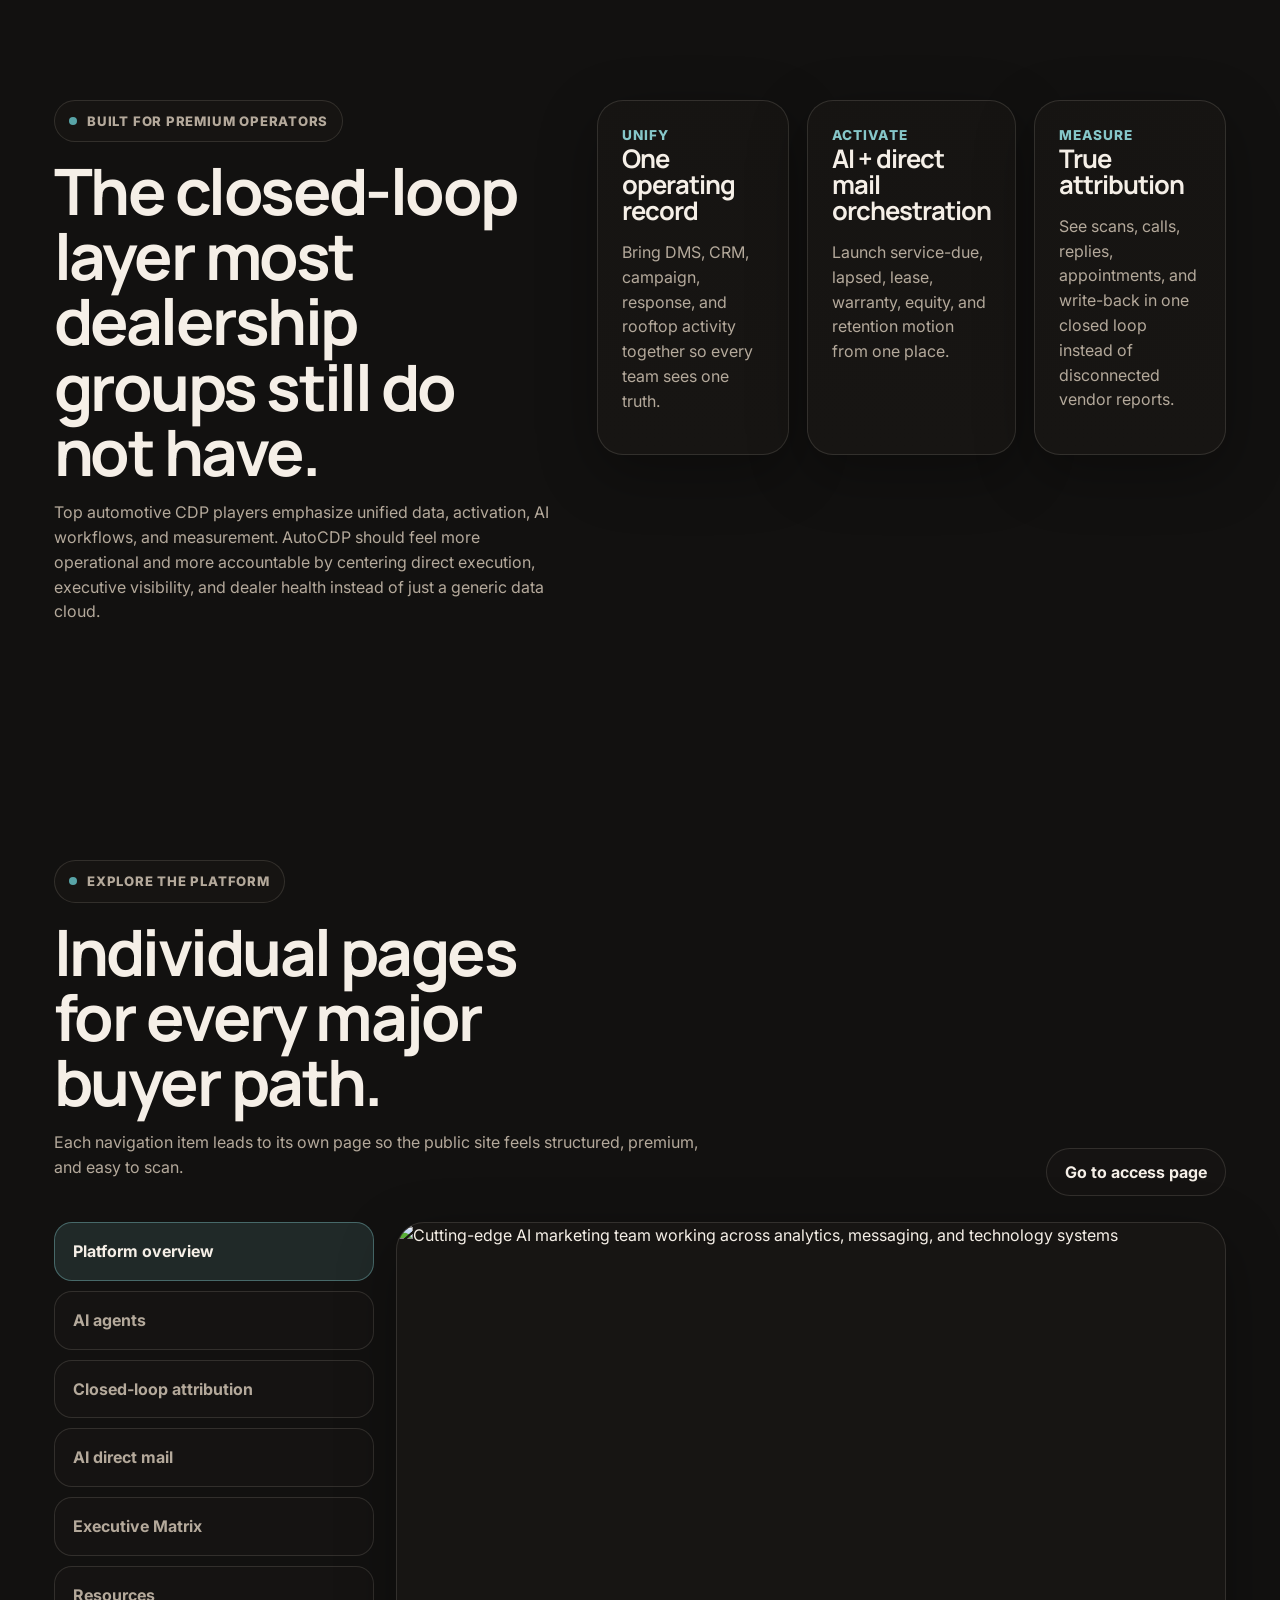
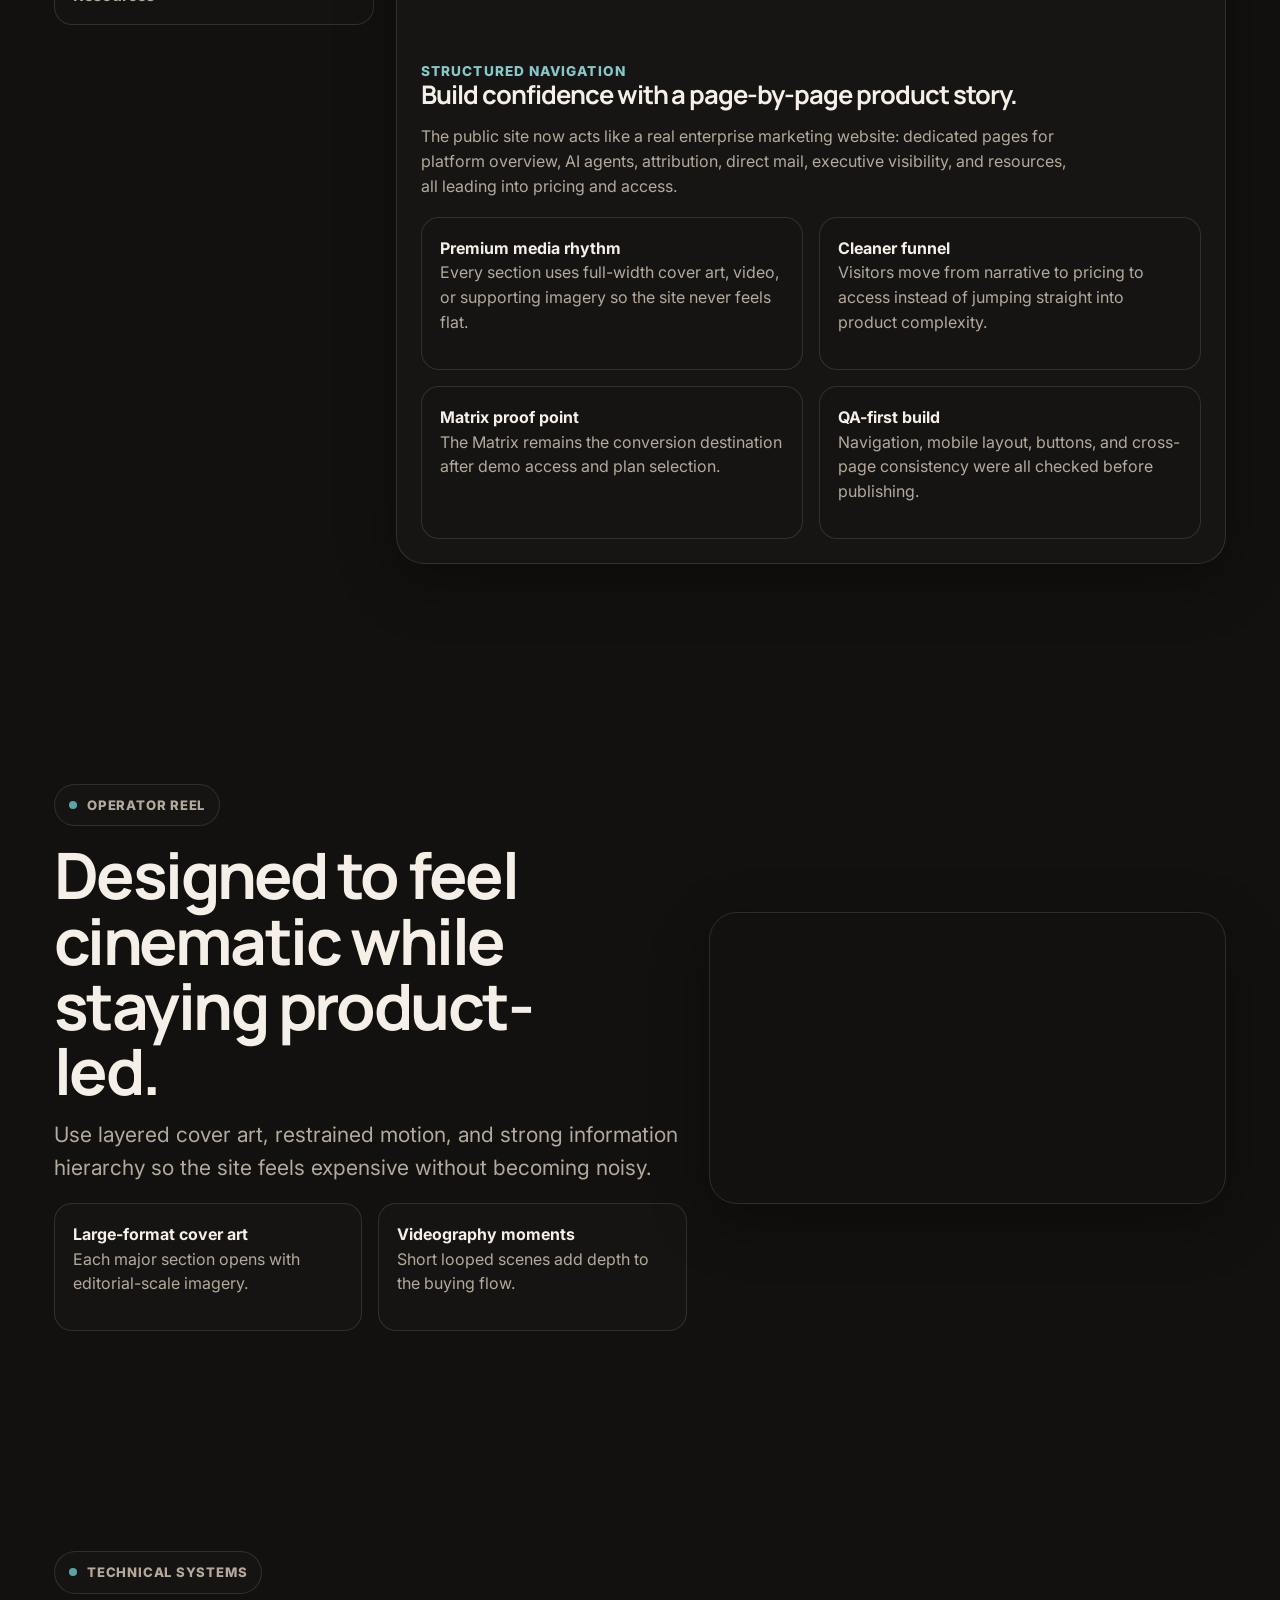
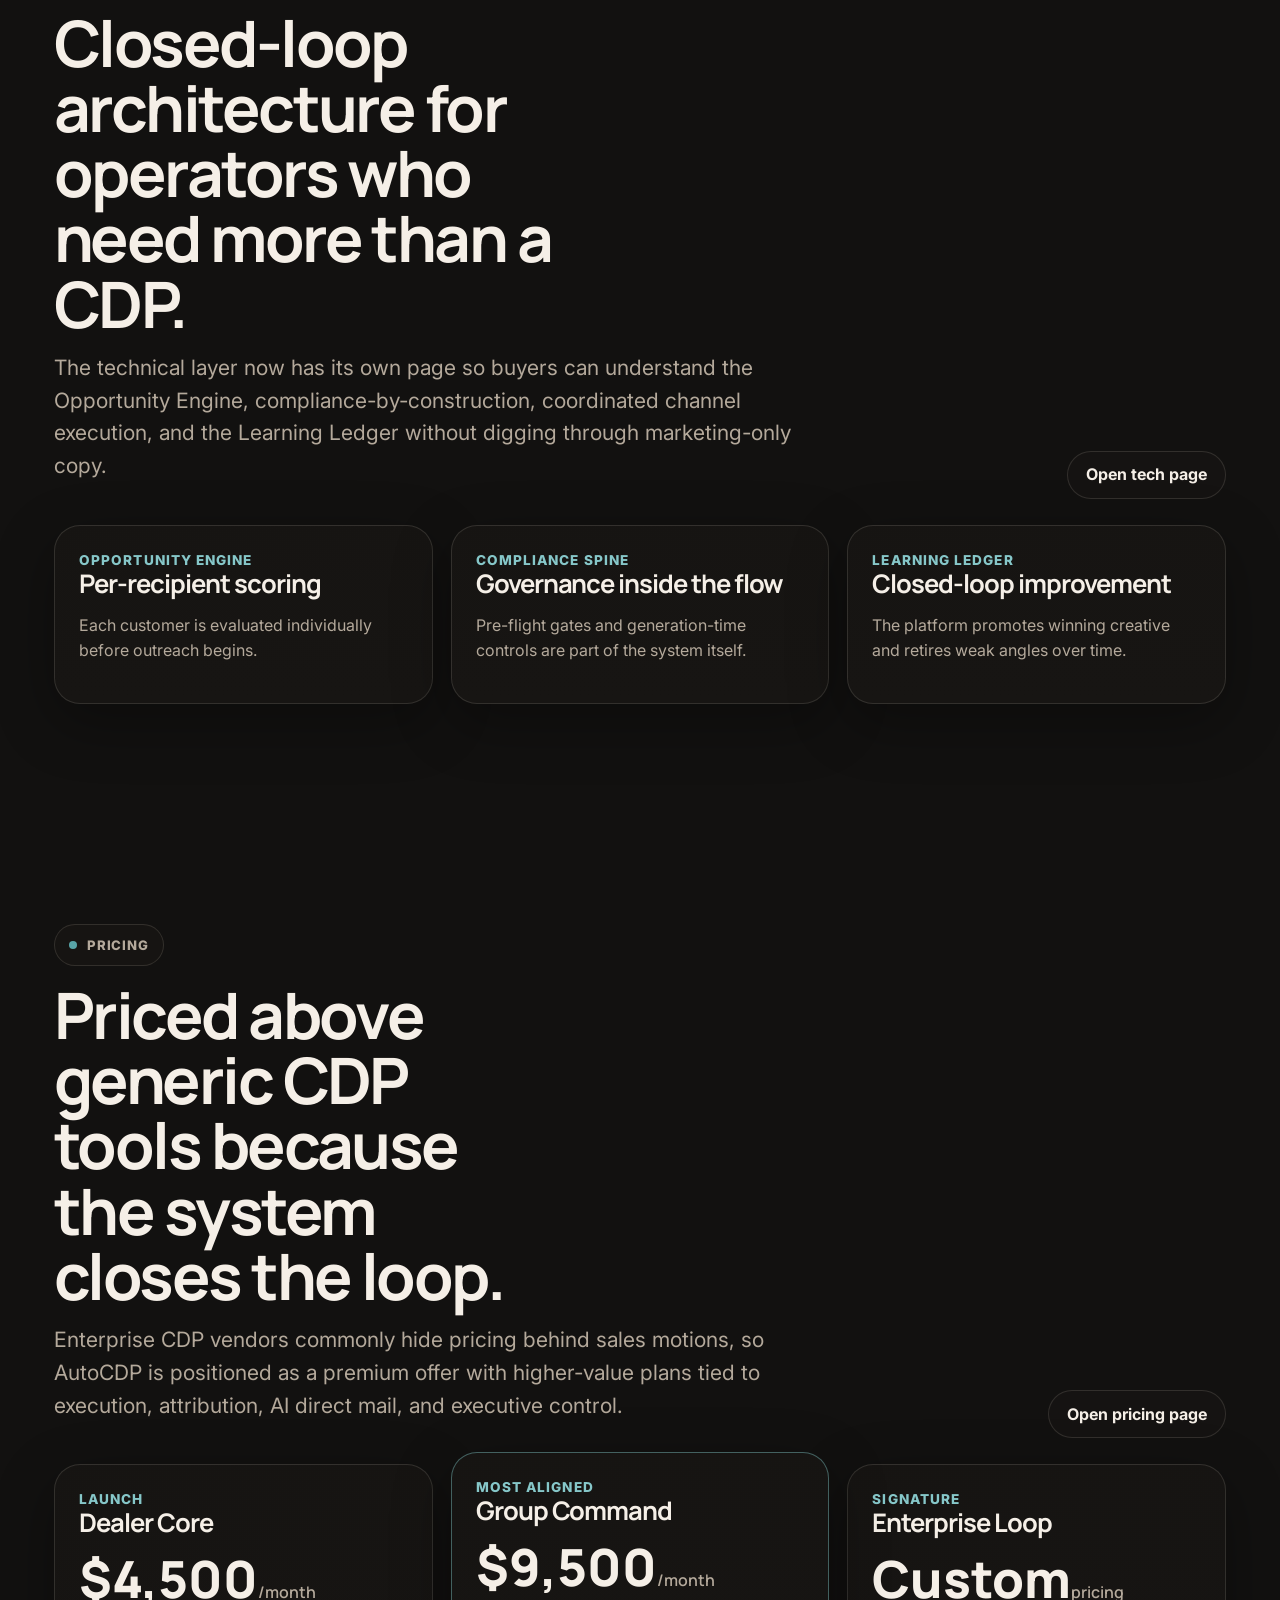
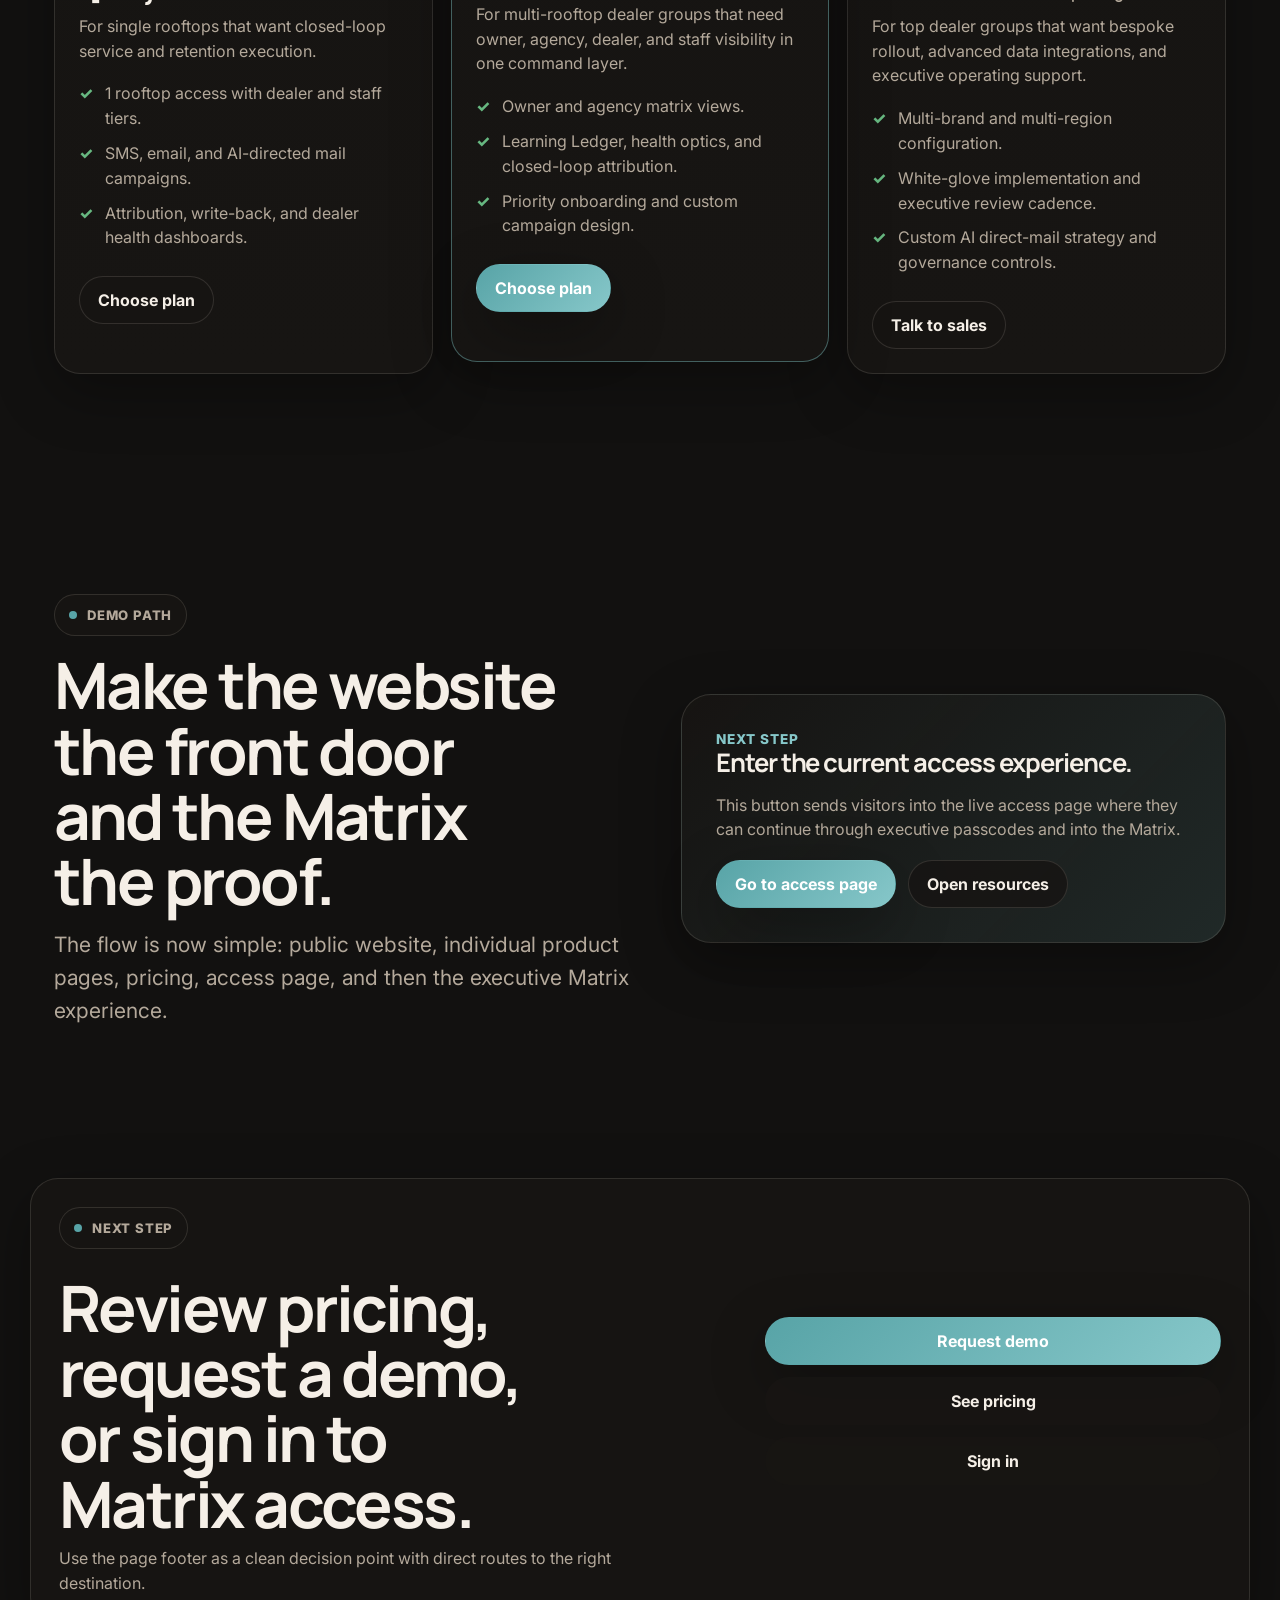
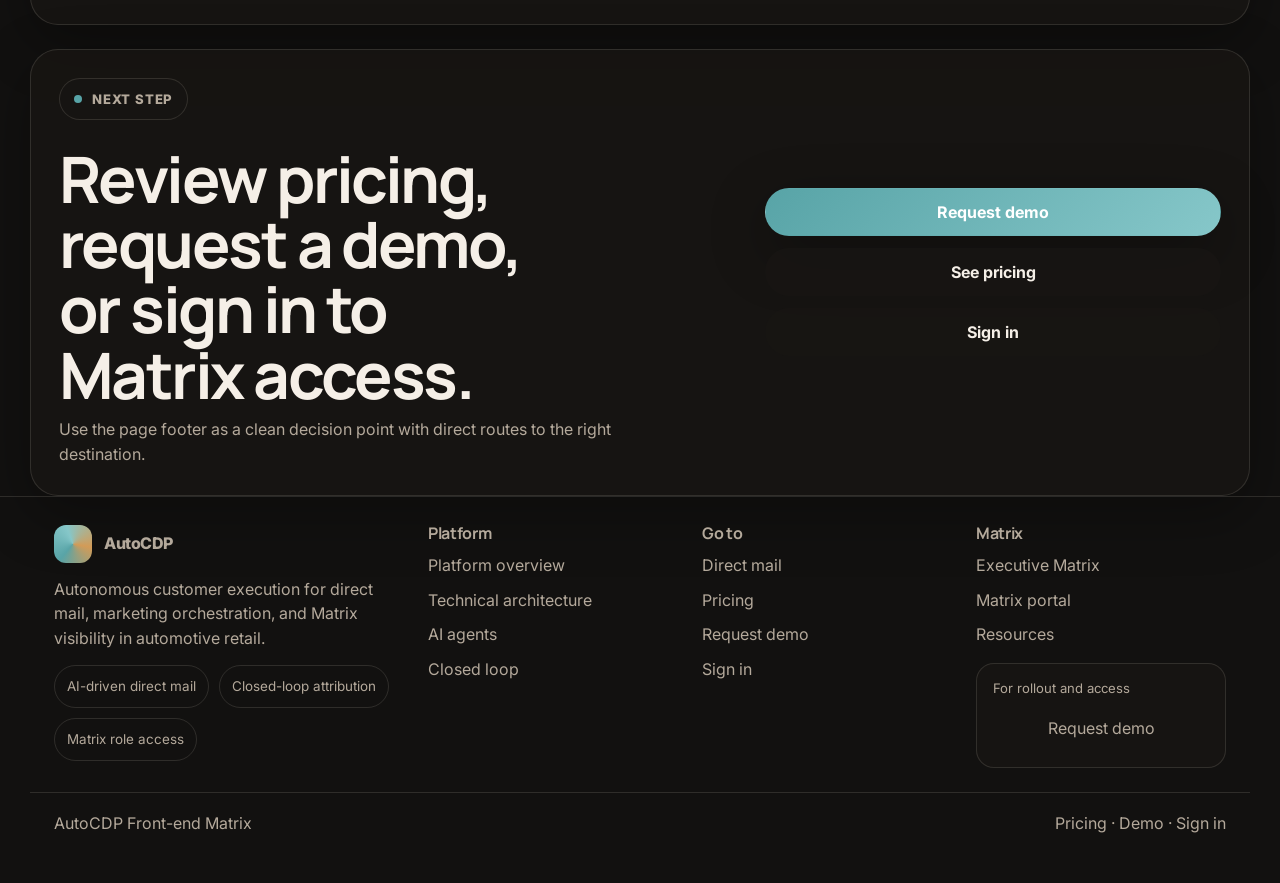
==== commit f57e21d7: "nav: fix dropdowns rendering open by gating visibility on hidden attribute" ====
--- a/index.html
+++ b/index.html
@@ -27,7 +27,7 @@
     .footer{padding:28px 0 48px;border-top:1px solid var(--line);color:var(--muted)} .kicker{font-size:.85rem;letter-spacing:.08em;text-transform:uppercase;font-weight:800;color:var(--primary-2)}
     @media (max-width:1100px){.hero-grid,.split,.story-grid,.cta,.pricing,.resources,.feature-nav{grid-template-columns:1fr}.cards3,.metrics,.logo-row{grid-template-columns:1fr 1fr}.hero-stack{min-height:auto}.media-a,.media-b,.glass{position:relative;inset:auto;width:auto;height:auto}.media-b,.glass{margin-top:16px}.detail-grid{grid-template-columns:1fr}}
     @keyframes floaty{0%,100%{transform:translateY(0)}50%{transform:translateY(-10px)}} .media-b{animation:floaty 7s ease-in-out infinite}.panel,.card,.metric{transition:transform .25s ease, box-shadow .25s ease}.panel:hover,.card:hover,.metric:hover{transform:translateY(-4px)} .reel{display:grid;grid-template-columns:1.1fr .9fr;gap:22px;align-items:center}.reel .cover{border:1px solid var(--line);border-radius:28px;overflow:hidden;box-shadow:var(--shadow)}.reel .cover video,.reel .cover img{aspect-ratio:16/9;object-fit:cover;width:100%;height:100%} @media (max-width:760px){.section{padding:72px 0}.container{padding:0 18px}.nav{flex-wrap:wrap}.nav-links{display:none}.cards3,.metrics,.logo-row,.resources,.reel{grid-template-columns:1fr}.btn{width:100%}.hero-actions,.nav-actions{width:100%;flex-wrap:wrap}.brand-mark{width:36px;height:36px}}
-  .menu-toggle{display:none}.mobile-drawer{display:none;border-bottom:1px solid var(--line);background:color-mix(in srgb,var(--bg) 96%,transparent)}.mobile-nav{display:grid;gap:10px;padding:14px 24px}.mobile-nav a{padding:14px 16px;border:1px solid var(--line);border-radius:16px;background:color-mix(in srgb,var(--surface) 90%,transparent);font-weight:700}.mobile-drawer.show{display:block}@media (max-width:760px){.menu-toggle{display:inline-flex}.nav-links,.links{display:none !important}.nav-actions .btn,.actions .btn{width:auto}.mobile-nav a{min-height:48px;display:flex;align-items:center}} .footer-grid{display:grid;grid-template-columns:1.2fr 1fr 1fr 1fr;gap:24px;align-items:start}.footer h3{margin:0 0 12px;font-size:1rem;letter-spacing:-.02em}.footer-links{display:grid;gap:10px}.footer-links a{color:var(--muted)}.footer-links a:hover{color:var(--text)}.footer-bottom{display:flex;justify-content:space-between;gap:16px;flex-wrap:wrap;border-top:1px solid var(--line);margin-top:26px;padding-top:18px}@media(max-width:900px){}@media(max-width:640px){.footer-bottom{flex-direction:column}}.utility-bar{border-bottom:1px solid var(--line);background:color-mix(in srgb,var(--bg) 92%,transparent)}.utility-inner{min-height:40px;display:flex;justify-content:space-between;align-items:center;gap:14px;flex-wrap:wrap}.utility-copy{font-size:.82rem;color:var(--muted);font-weight:600}.utility-links{display:flex;align-items:center;gap:14px;flex-wrap:wrap}.utility-links a{font-size:.82rem;color:var(--muted)}.utility-links a:hover{color:var(--text)}.btn-soft{background:color-mix(in srgb,var(--surface) 88%,transparent)}.mobile-drawer-head{display:flex;justify-content:space-between;align-items:flex-start;gap:14px;margin-bottom:14px}.drawer-title{font-weight:800}.drawer-copy{color:var(--muted);font-size:.9rem}.prefooter{padding:24px 0 0}.prefooter-shell{display:grid;grid-template-columns:1.2fr .8fr;gap:22px;align-items:center;border:1px solid var(--line);border-radius:28px;padding:28px;background:color-mix(in srgb,var(--surface) 94%,transparent);box-shadow:var(--shadow)}.prefooter-shell h2{margin:10px 0 10px}.prefooter-shell p{margin:0;max-width:60ch}.prefooter-actions{display:grid;grid-template-columns:1fr;gap:12px}.footer-brand p{margin:14px 0}.trust-row{display:flex;flex-wrap:wrap;gap:10px}.trust-row span{padding:10px 12px;border:1px solid var(--line);border-radius:999px;color:var(--muted);font-size:.84rem}.footer h3{margin:0 0 12px;font-size:1rem;letter-spacing:-.02em}.footer-links{display:grid;gap:10px}.footer-links a{color:var(--muted)}.footer-links a:hover{color:var(--text)}.footer-contact{margin-top:18px;padding:14px 16px;border:1px solid var(--line);border-radius:18px;background:color-mix(in srgb,var(--surface) 95%,transparent);display:grid;gap:6px}.footer-contact span{font-size:.82rem;color:var(--muted)}.footer-bottom{display:flex;justify-content:space-between;gap:16px;flex-wrap:wrap;border-top:1px solid var(--line);margin-top:26px;padding-top:18px}@media(max-width:900px){.prefooter-shell,.footer-brand{grid-column:1/-1}}@media(max-width:640px){.utility-inner,.mobile-drawer-head,.prefooter-shell,.footer-grid,.footer-bottom{grid-template-columns:1fr;display:grid}.utility-links{gap:10px}.prefooter-actions{grid-template-columns:1fr}.footer-brand{grid-column:auto}}.site-header,.site{transition:background .22s ease,border-color .22s ease,box-shadow .22s ease,transform .22s ease}.site-header.is-compact,.site.is-compact{box-shadow:0 14px 34px rgba(0,0,0,.18)}.links a,.nav-links a{position:relative}.links a.is-active,.nav-links a.is-active{color:var(--text);font-weight:800}.links a.is-active::after,.nav-links a.is-active::after{content:"";position:absolute;left:0;right:0;bottom:-10px;height:2px;border-radius:999px;background:currentColor;opacity:.95}.mobile-drawer.show{opacity:1;transform:translateY(0)}@media (prefers-reduced-motion: reduce){.site-header,.site,}body{overflow-x:hidden}.actions .btn,.nav-actions .btn,.menu-toggle,.mobile-nav a,.prefooter-actions .btn,.footer-contact a{min-height:48px;display:inline-flex;align-items:center;justify-content:center}.mobile-nav a{justify-content:flex-start;padding:14px 16px;line-height:1.25;word-break:break-word}.utility-links a,.footer-links a,.footer-contact a{overflow-wrap:anywhere}.prefooter-actions .btn{width:100%}@media (max-width:760px){.utility-bar{display:none}.site-header,.site{position:sticky;top:0;z-index:80;backdrop-filter:blur(14px)}.nav,.navbar{grid-template-columns:auto 1fr auto;gap:12px;align-items:center}.actions.nav-actions,.nav-actions{display:flex;align-items:center;gap:8px}.actions.nav-actions .btn-soft,.nav-actions .btn-soft{display:none}.actions.nav-actions .btn-primary,.nav-actions .btn-primary{display:none}.menu-toggle{display:inline-flex;width:auto;padding:12px 14px}.mobile-drawer{position:absolute;left:0;right:0;top:100%;padding:14px 16px 18px;border-bottom:1px solid var(--line);background:color-mix(in srgb,var(--bg) 97%,transparent);box-shadow:0 20px 40px rgba(0,0,0,.16)}.mobile-drawer-head{grid-template-columns:1fr;display:grid;gap:12px}.mobile-drawer-head .btn{width:100%}.mobile-nav{gap:10px}.hero,.hero-grid,.grid-2,.grid-3,.feature-grid,.cards,.footer-grid,.prefooter-shell{grid-template-columns:1fr !important}.hero-copy,.hero-panel,.hero-card,.glass-hero,.glass-panel,.price-card,.matrix-card,.feature-card,.card{min-width:0}.wrap,.container{width:min(100% - 20px,var(--page-max,1200px))}.prefooter{padding-top:18px}.prefooter-shell{padding:20px;border-radius:22px}.footer{padding-bottom:32px}.footer-grid{display:grid;grid-template-columns:1fr !important;gap:18px}.footer-bottom{display:grid;grid-template-columns:1fr;gap:10px}.trust-row{gap:8px}.trust-row span{font-size:.8rem;padding:9px 11px}.utility-inner,.prefooter-actions{display:grid;grid-template-columns:1fr}.links a.is-active::after,.nav-links a.is-active::after{bottom:-6px}}@media (max-width:640px){html{font-size:16px}.brand span:last-child{font-size:1rem}.hero-title,h1{word-break:break-word}.eyebrow,.utility-copy,.utility-links a,.footer-contact span{font-size:.8rem}.btn,.mobile-nav a{font-size:.95rem}.footer-links a,.utility-links a,.mobile-nav a{min-height:48px}.prefooter-shell h2{font-size:clamp(1.4rem,5vw,1.8rem)}.drawer-title{font-size:1rem}.drawer-copy{font-size:.88rem}}/* nav-rebuild-v2 */.site-header{position:sticky;top:0;z-index:90;border-bottom:1px solid var(--line);background:color-mix(in srgb,var(--bg) 88%,transparent);backdrop-filter:blur(16px)}.utility-bar{border-bottom:1px solid var(--line);background:color-mix(in srgb,var(--bg) 94%,transparent)}.utility-inner{min-height:40px;display:flex;align-items:center;justify-content:space-between;gap:14px;flex-wrap:wrap}.utility-copy{font-size:.82rem;color:var(--muted);font-weight:700}.utility-links{display:flex;align-items:center;gap:18px;flex-wrap:wrap}.utility-links a{font-size:.82rem;color:var(--muted)}.utility-links a:hover{color:var(--text)}.nav-shell{display:grid;grid-template-columns:auto 1fr auto;align-items:center;gap:32px;min-height:84px}.brand{display:flex;align-items:center;gap:12px;font-weight:800;white-space:nowrap}.mark{width:38px;height:38px;border-radius:12px;background:conic-gradient(from 220deg,var(--primary),var(--primary-2),#d39b57,var(--primary))}.main-nav{display:flex;align-items:center;justify-content:center;gap:26px;min-width:0}.nav-group{position:relative;display:flex;align-items:center;gap:6px}.nav-link{font-weight:750;color:var(--text);opacity:.92;white-space:nowrap}.nav-link:hover,.nav-link.is-active,.sign-link:hover{color:var(--text);opacity:1}.nav-link.is-active{position:relative}.nav-link.is-active::after{content:"";position:absolute;left:0;right:0;bottom:-12px;height:2px;border-radius:999px;background:currentColor}.nav-toggle{display:inline-flex;align-items:center;justify-content:center;width:34px;height:34px;border:1px solid var(--line);border-radius:999px;background:color-mix(in srgb,var(--surface) 92%,transparent);color:var(--muted)}.nav-toggle:hover,.nav-toggle[aria-expanded="true"]{color:var(--text);border-color:color-mix(in srgb,var(--primary) 45%,var(--line))}.caret{font-size:.78rem;line-height:1}.nav-dropdown{position:absolute;top:calc(100% + 14px);left:0;min-width:280px;padding:14px;border:1px solid var(--line);border-radius:20px;background:color-mix(in srgb,var(--bg) 96%,transparent);box-shadow:0 20px 40px rgba(0,0,0,.22);display:grid;gap:8px}.dropdown-link{display:block;padding:12px 14px;border:1px solid transparent;border-radius:14px;color:var(--muted);font-weight:700}.dropdown-link:hover,.dropdown-link:focus-visible{color:var(--text);border-color:var(--line);background:color-mix(in srgb,var(--surface) 92%,transparent)}.actions.nav-actions{display:flex;align-items:center;gap:14px}.sign-link{font-weight:800;color:var(--muted);white-space:nowrap}.btn-soft{background:color-mix(in srgb,var(--surface) 92%,transparent)}.menu-toggle{display:none}.mobile-drawer{display:none;border-bottom:1px solid var(--line);background:color-mix(in srgb,var(--bg) 96%,transparent);padding:16px 20px}.mobile-drawer.show{display:block}.mobile-drawer-head{display:flex;justify-content:space-between;align-items:flex-start;gap:14px;margin-bottom:14px}.drawer-title{font-weight:800}.drawer-copy{color:var(--muted);font-size:.92rem}.mobile-nav{display:grid;gap:10px}.mobile-nav a{min-height:48px;padding:14px 16px;border:1px solid var(--line);border-radius:16px;background:color-mix(in srgb,var(--surface) 92%,transparent);font-weight:700;display:flex;align-items:center}.prefooter-shell{display:grid;grid-template-columns:1.2fr .8fr;gap:22px;align-items:center}.footer-grid{display:grid;grid-template-columns:1.4fr 1fr 1fr 1fr;gap:24px;align-items:start}.footer-links{display:grid;gap:10px}.footer-links a{color:var(--muted)}.footer-links a:hover{color:var(--text)}.footer-contact{margin-top:16px;padding:14px 16px;border:1px solid var(--line);border-radius:18px;background:color-mix(in srgb,var(--surface) 94%,transparent);display:grid;gap:6px}.footer-contact span{font-size:.82rem;color:var(--muted)}.footer-bottom{display:flex;justify-content:space-between;gap:16px;flex-wrap:wrap;border-top:1px solid var(--line);margin-top:24px;padding-top:18px}.trust-row{display:flex;flex-wrap:wrap;gap:10px}.trust-row span{padding:10px 12px;border:1px solid var(--line);border-radius:999px;color:var(--muted);font-size:.84rem}.demo-form{display:grid;gap:14px}.field-grid{display:grid;grid-template-columns:1fr 1fr;gap:14px}.demo-form label,.signin-form label{display:grid;gap:8px;font-weight:700}.demo-form input,.demo-form select,.demo-form textarea,.signin-form input{width:100%;min-height:52px;padding:0 16px;border-radius:16px;border:1px solid var(--line);background:color-mix(in srgb,var(--surface) 94%,transparent);color:var(--text)}.demo-form textarea{min-height:120px;padding:14px 16px;resize:vertical}.form-note{color:var(--muted);font-size:.92rem}.form-success{padding:14px 16px;border:1px solid color-mix(in srgb,var(--primary) 35%,var(--line));border-radius:16px;background:color-mix(in srgb,var(--primary) 12%,var(--surface));color:var(--text)}.demo-grid,.matrix-grid{display:grid;grid-template-columns:repeat(3,1fr);gap:18px}.matrix-grid{grid-template-columns:repeat(4,1fr)}.compact-page{padding:46px 0 20px}.compact-page h1,.compact-page h2,.compact-page h3,.compact-page h4{letter-spacing:-.04em}.tier-card,.price-card-lite,.signin-card{padding:22px;border:1px solid var(--line);border-radius:24px;background:color-mix(in srgb,var(--surface) 95%,transparent)}.price-value{font:800 clamp(2.2rem,5vw,3.2rem)/.95 Manrope,Inter,sans-serif;letter-spacing:-.05em}.price-unit{color:var(--muted);font-weight:700}.price-line{display:flex;align-items:end;gap:10px;flex-wrap:wrap;margin:14px 0 12px}.eyebrow{display:inline-flex;padding:10px 14px;border:1px solid var(--line);border-radius:999px;margin-bottom:16px;font-size:.82rem;color:var(--muted);font-weight:800;text-transform:uppercase}.center-shell{max-width:520px;margin:0 auto}.signin-card{max-width:520px;margin:24px auto 0}.matrix-top{display:flex;justify-content:space-between;gap:12px;align-items:flex-start}.matrix-badge{padding:8px 10px;border:1px solid var(--line);border-radius:999px;color:var(--muted);font-size:.8rem}.hero-actions{display:flex;gap:12px;flex-wrap:wrap;margin-top:18px}@media (max-width:1180px){.main-nav{gap:18px}.nav-shell{gap:20px}}@media (max-width:980px){.main-nav{display:none}.menu-toggle{display:inline-flex}.utility-bar{display:none}.nav-shell{grid-template-columns:auto 1fr auto;gap:14px;min-height:74px}.actions.nav-actions .sign-link,.actions.nav-actions .btn-primary{display:none}.prefooter-shell,.footer-grid,.demo-grid,.matrix-grid,.field-grid{grid-template-columns:1fr}.mobile-drawer-head{display:grid;grid-template-columns:1fr;gap:12px}}@media (max-width:640px){.container{padding:0 20px}.footer-bottom{display:grid;grid-template-columns:1fr}.hero-actions{display:grid;grid-template-columns:1fr}}</style>
+  .menu-toggle{display:none}.mobile-drawer{display:none;border-bottom:1px solid var(--line);background:color-mix(in srgb,var(--bg) 96%,transparent)}.mobile-nav{display:grid;gap:10px;padding:14px 24px}.mobile-nav a{padding:14px 16px;border:1px solid var(--line);border-radius:16px;background:color-mix(in srgb,var(--surface) 90%,transparent);font-weight:700}.mobile-drawer.show{display:block}@media (max-width:760px){.menu-toggle{display:inline-flex}.nav-links,.links{display:none !important}.nav-actions .btn,.actions .btn{width:auto}.mobile-nav a{min-height:48px;display:flex;align-items:center}} .footer-grid{display:grid;grid-template-columns:1.2fr 1fr 1fr 1fr;gap:24px;align-items:start}.footer h3{margin:0 0 12px;font-size:1rem;letter-spacing:-.02em}.footer-links{display:grid;gap:10px}.footer-links a{color:var(--muted)}.footer-links a:hover{color:var(--text)}.footer-bottom{display:flex;justify-content:space-between;gap:16px;flex-wrap:wrap;border-top:1px solid var(--line);margin-top:26px;padding-top:18px}@media(max-width:900px){}@media(max-width:640px){.footer-bottom{flex-direction:column}}.utility-bar{border-bottom:1px solid var(--line);background:color-mix(in srgb,var(--bg) 92%,transparent)}.utility-inner{min-height:40px;display:flex;justify-content:space-between;align-items:center;gap:14px;flex-wrap:wrap}.utility-copy{font-size:.82rem;color:var(--muted);font-weight:600}.utility-links{display:flex;align-items:center;gap:14px;flex-wrap:wrap}.utility-links a{font-size:.82rem;color:var(--muted)}.utility-links a:hover{color:var(--text)}.btn-soft{background:color-mix(in srgb,var(--surface) 88%,transparent)}.mobile-drawer-head{display:flex;justify-content:space-between;align-items:flex-start;gap:14px;margin-bottom:14px}.drawer-title{font-weight:800}.drawer-copy{color:var(--muted);font-size:.9rem}.prefooter{padding:24px 0 0}.prefooter-shell{display:grid;grid-template-columns:1.2fr .8fr;gap:22px;align-items:center;border:1px solid var(--line);border-radius:28px;padding:28px;background:color-mix(in srgb,var(--surface) 94%,transparent);box-shadow:var(--shadow)}.prefooter-shell h2{margin:10px 0 10px}.prefooter-shell p{margin:0;max-width:60ch}.prefooter-actions{display:grid;grid-template-columns:1fr;gap:12px}.footer-brand p{margin:14px 0}.trust-row{display:flex;flex-wrap:wrap;gap:10px}.trust-row span{padding:10px 12px;border:1px solid var(--line);border-radius:999px;color:var(--muted);font-size:.84rem}.footer h3{margin:0 0 12px;font-size:1rem;letter-spacing:-.02em}.footer-links{display:grid;gap:10px}.footer-links a{color:var(--muted)}.footer-links a:hover{color:var(--text)}.footer-contact{margin-top:18px;padding:14px 16px;border:1px solid var(--line);border-radius:18px;background:color-mix(in srgb,var(--surface) 95%,transparent);display:grid;gap:6px}.footer-contact span{font-size:.82rem;color:var(--muted)}.footer-bottom{display:flex;justify-content:space-between;gap:16px;flex-wrap:wrap;border-top:1px solid var(--line);margin-top:26px;padding-top:18px}@media(max-width:900px){.prefooter-shell,.footer-brand{grid-column:1/-1}}@media(max-width:640px){.utility-inner,.mobile-drawer-head,.prefooter-shell,.footer-grid,.footer-bottom{grid-template-columns:1fr;display:grid}.utility-links{gap:10px}.prefooter-actions{grid-template-columns:1fr}.footer-brand{grid-column:auto}}.site-header,.site{transition:background .22s ease,border-color .22s ease,box-shadow .22s ease,transform .22s ease}.site-header.is-compact,.site.is-compact{box-shadow:0 14px 34px rgba(0,0,0,.18)}.links a,.nav-links a{position:relative}.links a.is-active,.nav-links a.is-active{color:var(--text);font-weight:800}.links a.is-active::after,.nav-links a.is-active::after{content:"";position:absolute;left:0;right:0;bottom:-10px;height:2px;border-radius:999px;background:currentColor;opacity:.95}.mobile-drawer.show{opacity:1;transform:translateY(0)}@media (prefers-reduced-motion: reduce){.site-header,.site,}body{overflow-x:hidden}.actions .btn,.nav-actions .btn,.menu-toggle,.mobile-nav a,.prefooter-actions .btn,.footer-contact a{min-height:48px;display:inline-flex;align-items:center;justify-content:center}.mobile-nav a{justify-content:flex-start;padding:14px 16px;line-height:1.25;word-break:break-word}.utility-links a,.footer-links a,.footer-contact a{overflow-wrap:anywhere}.prefooter-actions .btn{width:100%}@media (max-width:760px){.utility-bar{display:none}.site-header,.site{position:sticky;top:0;z-index:80;backdrop-filter:blur(14px)}.nav,.navbar{grid-template-columns:auto 1fr auto;gap:12px;align-items:center}.actions.nav-actions,.nav-actions{display:flex;align-items:center;gap:8px}.actions.nav-actions .btn-soft,.nav-actions .btn-soft{display:none}.actions.nav-actions .btn-primary,.nav-actions .btn-primary{display:none}.menu-toggle{display:inline-flex;width:auto;padding:12px 14px}.mobile-drawer{position:absolute;left:0;right:0;top:100%;padding:14px 16px 18px;border-bottom:1px solid var(--line);background:color-mix(in srgb,var(--bg) 97%,transparent);box-shadow:0 20px 40px rgba(0,0,0,.16)}.mobile-drawer-head{grid-template-columns:1fr;display:grid;gap:12px}.mobile-drawer-head .btn{width:100%}.mobile-nav{gap:10px}.hero,.hero-grid,.grid-2,.grid-3,.feature-grid,.cards,.footer-grid,.prefooter-shell{grid-template-columns:1fr !important}.hero-copy,.hero-panel,.hero-card,.glass-hero,.glass-panel,.price-card,.matrix-card,.feature-card,.card{min-width:0}.wrap,.container{width:min(100% - 20px,var(--page-max,1200px))}.prefooter{padding-top:18px}.prefooter-shell{padding:20px;border-radius:22px}.footer{padding-bottom:32px}.footer-grid{display:grid;grid-template-columns:1fr !important;gap:18px}.footer-bottom{display:grid;grid-template-columns:1fr;gap:10px}.trust-row{gap:8px}.trust-row span{font-size:.8rem;padding:9px 11px}.utility-inner,.prefooter-actions{display:grid;grid-template-columns:1fr}.links a.is-active::after,.nav-links a.is-active::after{bottom:-6px}}@media (max-width:640px){html{font-size:16px}.brand span:last-child{font-size:1rem}.hero-title,h1{word-break:break-word}.eyebrow,.utility-copy,.utility-links a,.footer-contact span{font-size:.8rem}.btn,.mobile-nav a{font-size:.95rem}.footer-links a,.utility-links a,.mobile-nav a{min-height:48px}.prefooter-shell h2{font-size:clamp(1.4rem,5vw,1.8rem)}.drawer-title{font-size:1rem}.drawer-copy{font-size:.88rem}}/* nav-rebuild-v2 */.site-header{position:sticky;top:0;z-index:90;border-bottom:1px solid var(--line);background:color-mix(in srgb,var(--bg) 88%,transparent);backdrop-filter:blur(16px)}.utility-bar{border-bottom:1px solid var(--line);background:color-mix(in srgb,var(--bg) 94%,transparent)}.utility-inner{min-height:40px;display:flex;align-items:center;justify-content:space-between;gap:14px;flex-wrap:wrap}.utility-copy{font-size:.82rem;color:var(--muted);font-weight:700}.utility-links{display:flex;align-items:center;gap:18px;flex-wrap:wrap}.utility-links a{font-size:.82rem;color:var(--muted)}.utility-links a:hover{color:var(--text)}.nav-shell{display:grid;grid-template-columns:auto 1fr auto;align-items:center;gap:32px;min-height:84px}.brand{display:flex;align-items:center;gap:12px;font-weight:800;white-space:nowrap}.mark{width:38px;height:38px;border-radius:12px;background:conic-gradient(from 220deg,var(--primary),var(--primary-2),#d39b57,var(--primary))}.main-nav{display:flex;align-items:center;justify-content:center;gap:26px;min-width:0}.nav-group{position:relative;display:flex;align-items:center;gap:6px}.nav-link{font-weight:750;color:var(--text);opacity:.92;white-space:nowrap}.nav-link:hover,.nav-link.is-active,.sign-link:hover{color:var(--text);opacity:1}.nav-link.is-active{position:relative}.nav-link.is-active::after{content:"";position:absolute;left:0;right:0;bottom:-12px;height:2px;border-radius:999px;background:currentColor}.nav-toggle{display:inline-flex;align-items:center;justify-content:center;width:34px;height:34px;border:1px solid var(--line);border-radius:999px;background:color-mix(in srgb,var(--surface) 92%,transparent);color:var(--muted)}.nav-toggle:hover,.nav-toggle[aria-expanded="true"]{color:var(--text);border-color:color-mix(in srgb,var(--primary) 45%,var(--line))}.caret{font-size:.78rem;line-height:1}.nav-dropdown{position:absolute;top:calc(100% + 14px);left:0;min-width:280px;padding:14px;border:1px solid var(--line);border-radius:20px;background:color-mix(in srgb,var(--bg) 97%,transparent);box-shadow:0 20px 40px rgba(0,0,0,.30);gap:8px;display:none}.nav-dropdown:not([hidden]){display:grid}[hidden]{display:none!important}.dropdown-link{display:block;padding:12px 14px;border:1px solid transparent;border-radius:14px;color:var(--muted);font-weight:700}.dropdown-link:hover,.dropdown-link:focus-visible{color:var(--text);border-color:var(--line);background:color-mix(in srgb,var(--surface) 92%,transparent)}.actions.nav-actions{display:flex;align-items:center;gap:14px}.sign-link{font-weight:800;color:var(--muted);white-space:nowrap}.btn-soft{background:color-mix(in srgb,var(--surface) 92%,transparent)}.menu-toggle{display:none}.mobile-drawer{display:none;border-bottom:1px solid var(--line);background:color-mix(in srgb,var(--bg) 96%,transparent);padding:16px 20px}.mobile-drawer.show{display:block}.mobile-drawer-head{display:flex;justify-content:space-between;align-items:flex-start;gap:14px;margin-bottom:14px}.drawer-title{font-weight:800}.drawer-copy{color:var(--muted);font-size:.92rem}.mobile-nav{display:grid;gap:10px}.mobile-nav a{min-height:48px;padding:14px 16px;border:1px solid var(--line);border-radius:16px;background:color-mix(in srgb,var(--surface) 92%,transparent);font-weight:700;display:flex;align-items:center}.prefooter-shell{display:grid;grid-template-columns:1.2fr .8fr;gap:22px;align-items:center}.footer-grid{display:grid;grid-template-columns:1.4fr 1fr 1fr 1fr;gap:24px;align-items:start}.footer-links{display:grid;gap:10px}.footer-links a{color:var(--muted)}.footer-links a:hover{color:var(--text)}.footer-contact{margin-top:16px;padding:14px 16px;border:1px solid var(--line);border-radius:18px;background:color-mix(in srgb,var(--surface) 94%,transparent);display:grid;gap:6px}.footer-contact span{font-size:.82rem;color:var(--muted)}.footer-bottom{display:flex;justify-content:space-between;gap:16px;flex-wrap:wrap;border-top:1px solid var(--line);margin-top:24px;padding-top:18px}.trust-row{display:flex;flex-wrap:wrap;gap:10px}.trust-row span{padding:10px 12px;border:1px solid var(--line);border-radius:999px;color:var(--muted);font-size:.84rem}.demo-form{display:grid;gap:14px}.field-grid{display:grid;grid-template-columns:1fr 1fr;gap:14px}.demo-form label,.signin-form label{display:grid;gap:8px;font-weight:700}.demo-form input,.demo-form select,.demo-form textarea,.signin-form input{width:100%;min-height:52px;padding:0 16px;border-radius:16px;border:1px solid var(--line);background:color-mix(in srgb,var(--surface) 94%,transparent);color:var(--text)}.demo-form textarea{min-height:120px;padding:14px 16px;resize:vertical}.form-note{color:var(--muted);font-size:.92rem}.form-success{padding:14px 16px;border:1px solid color-mix(in srgb,var(--primary) 35%,var(--line));border-radius:16px;background:color-mix(in srgb,var(--primary) 12%,var(--surface));color:var(--text)}.demo-grid,.matrix-grid{display:grid;grid-template-columns:repeat(3,1fr);gap:18px}.matrix-grid{grid-template-columns:repeat(4,1fr)}.compact-page{padding:46px 0 20px}.compact-page h1,.compact-page h2,.compact-page h3,.compact-page h4{letter-spacing:-.04em}.tier-card,.price-card-lite,.signin-card{padding:22px;border:1px solid var(--line);border-radius:24px;background:color-mix(in srgb,var(--surface) 95%,transparent)}.price-value{font:800 clamp(2.2rem,5vw,3.2rem)/.95 Manrope,Inter,sans-serif;letter-spacing:-.05em}.price-unit{color:var(--muted);font-weight:700}.price-line{display:flex;align-items:end;gap:10px;flex-wrap:wrap;margin:14px 0 12px}.eyebrow{display:inline-flex;padding:10px 14px;border:1px solid var(--line);border-radius:999px;margin-bottom:16px;font-size:.82rem;color:var(--muted);font-weight:800;text-transform:uppercase}.center-shell{max-width:520px;margin:0 auto}.signin-card{max-width:520px;margin:24px auto 0}.matrix-top{display:flex;justify-content:space-between;gap:12px;align-items:flex-start}.matrix-badge{padding:8px 10px;border:1px solid var(--line);border-radius:999px;color:var(--muted);font-size:.8rem}.hero-actions{display:flex;gap:12px;flex-wrap:wrap;margin-top:18px}@media (max-width:1180px){.main-nav{gap:18px}.nav-shell{gap:20px}}@media (max-width:980px){.main-nav{display:none}.menu-toggle{display:inline-flex}.utility-bar{display:none}.nav-shell{grid-template-columns:auto 1fr auto;gap:14px;min-height:74px}.actions.nav-actions .sign-link,.actions.nav-actions .btn-primary{display:none}.prefooter-shell,.footer-grid,.demo-grid,.matrix-grid,.field-grid{grid-template-columns:1fr}.mobile-drawer-head{display:grid;grid-template-columns:1fr;gap:12px}}@media (max-width:640px){.container{padding:0 20px}.footer-bottom{display:grid;grid-template-columns:1fr}.hero-actions{display:grid;grid-template-columns:1fr}}</style>
 </head>
 <body>
   <a class="skip" href="#main">Skip to content</a>
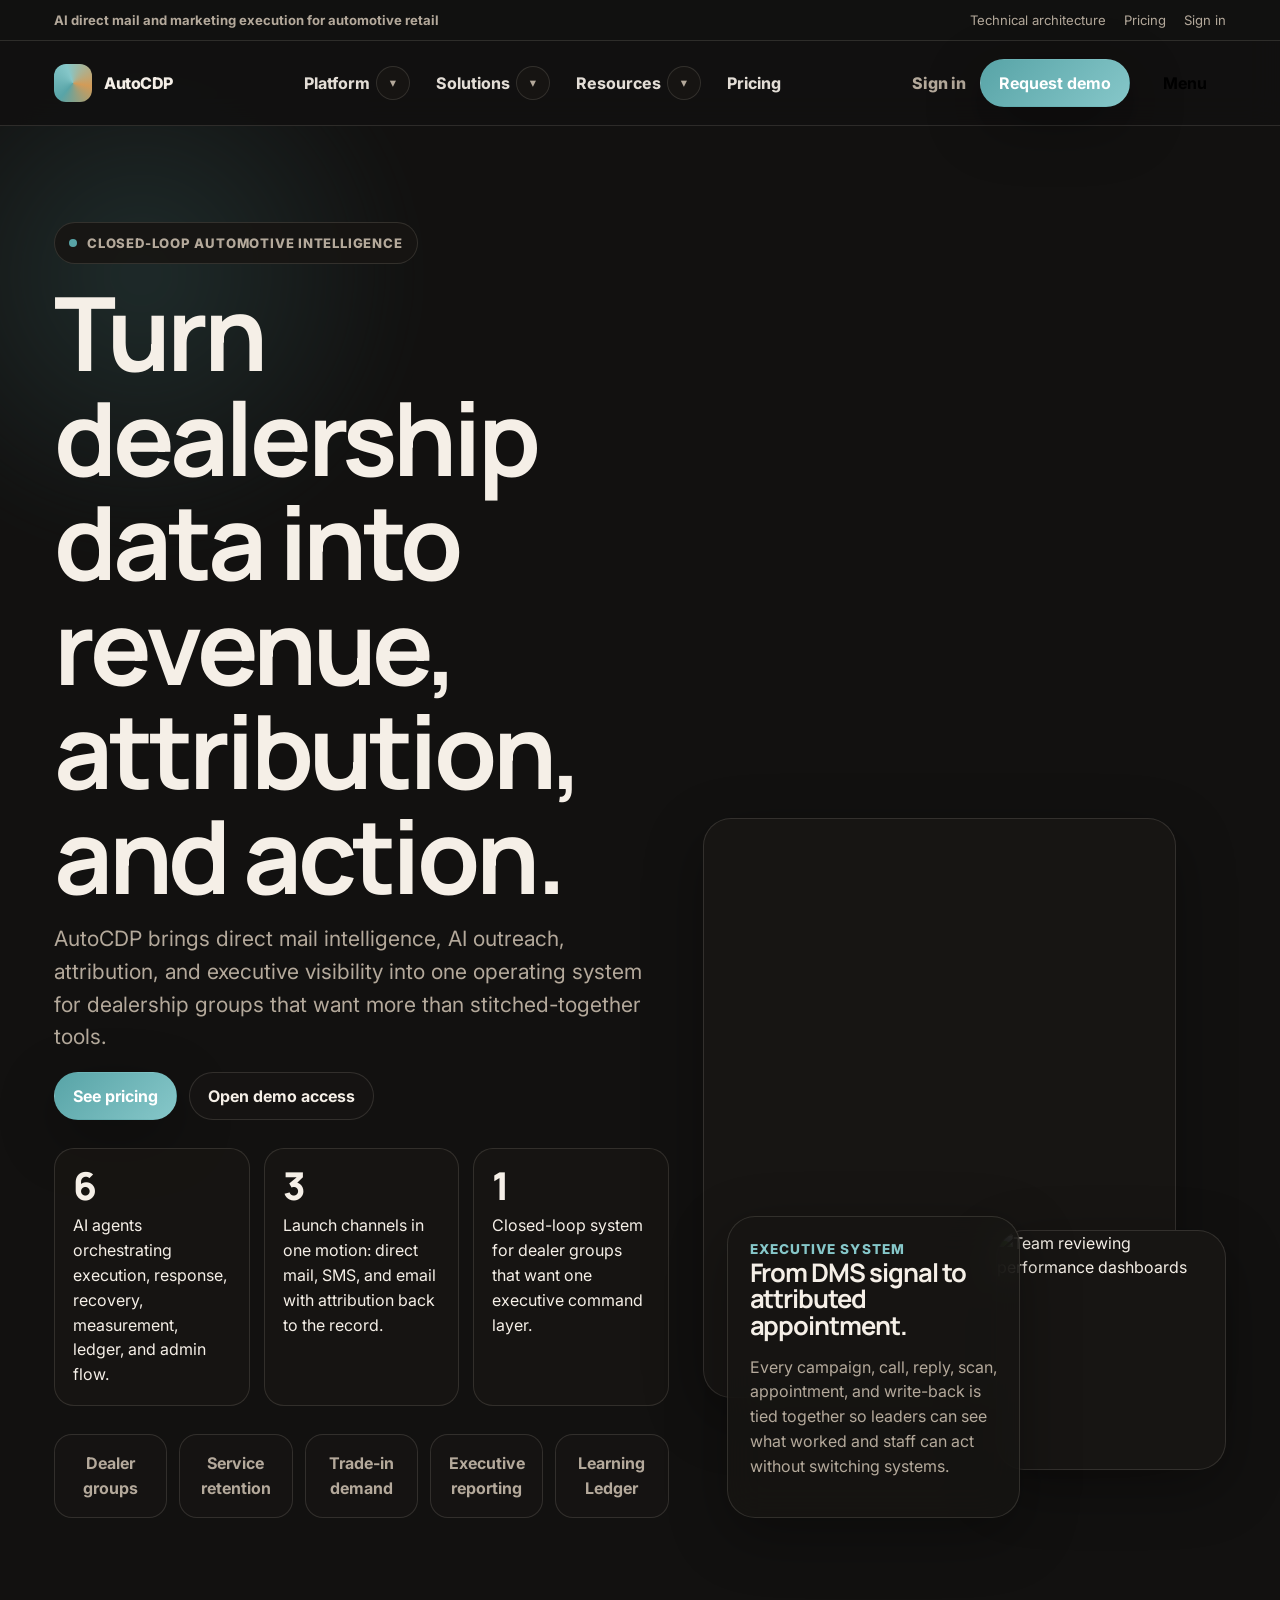
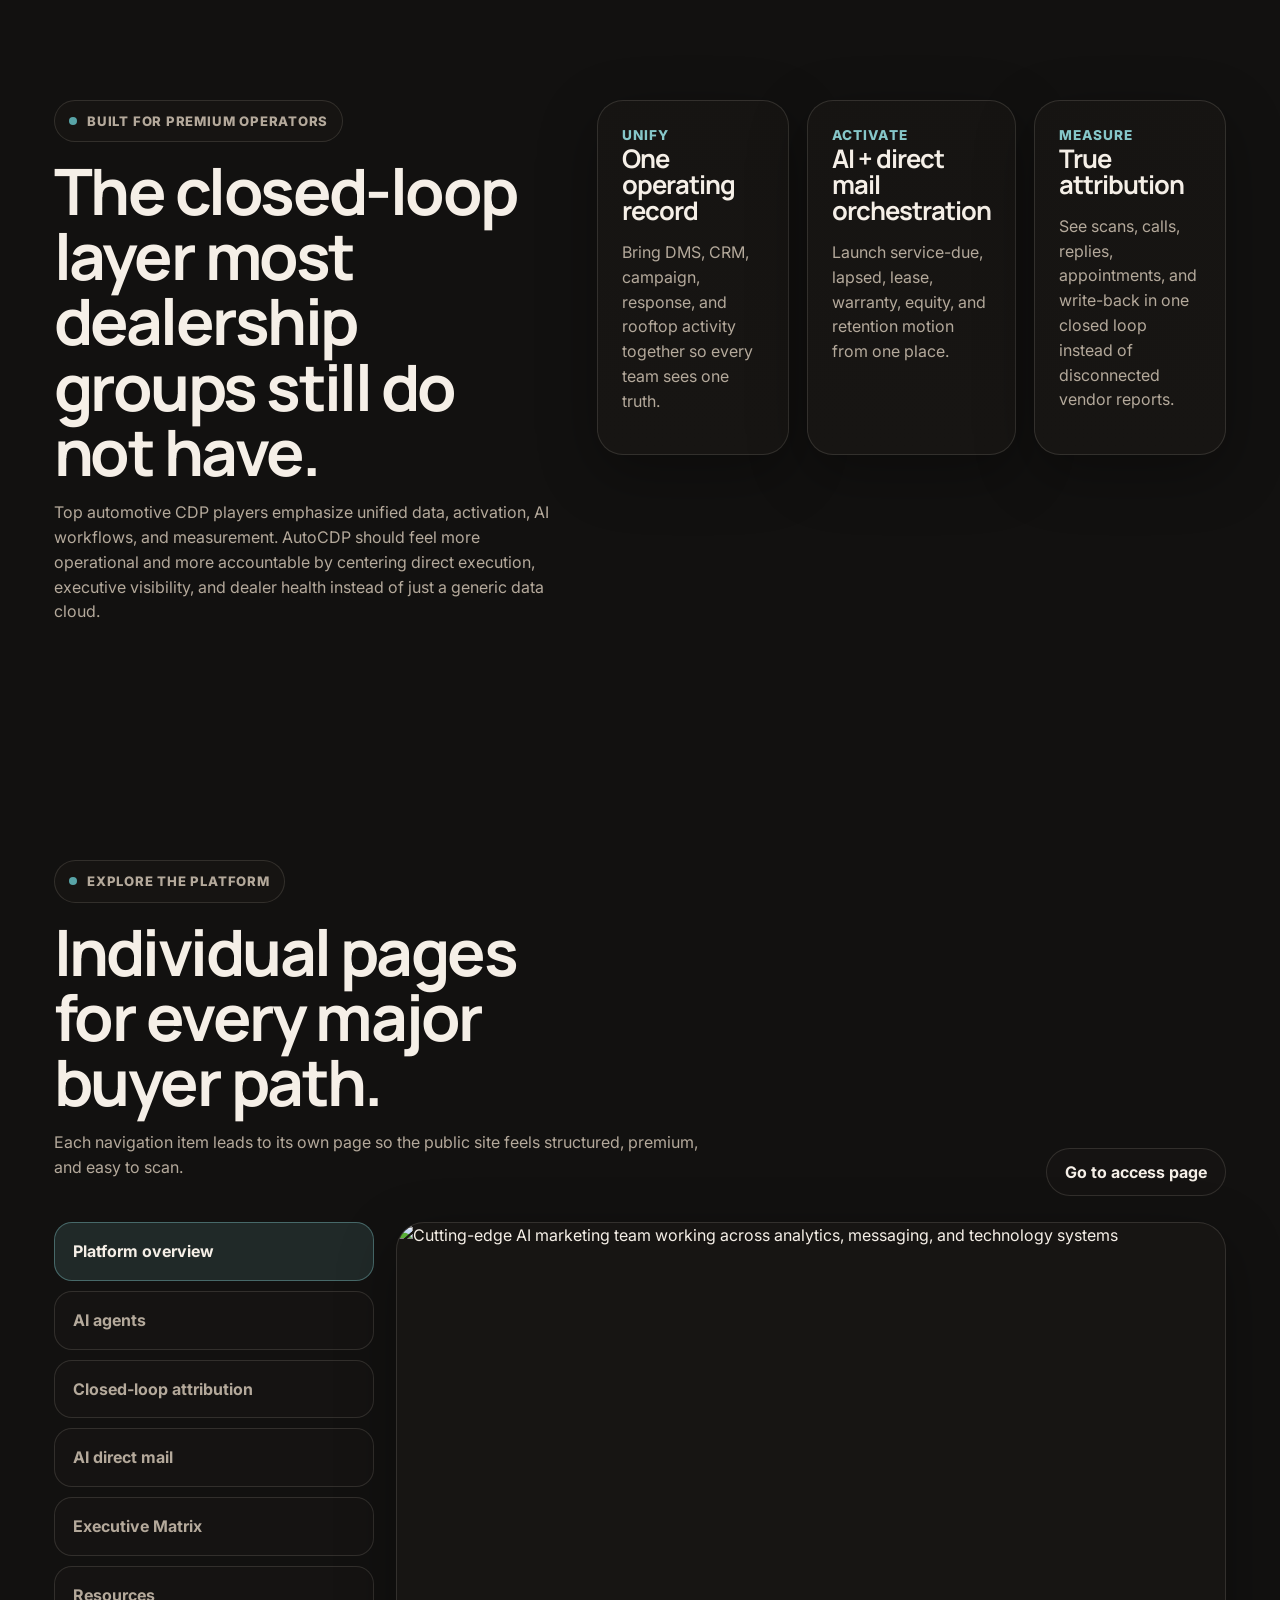
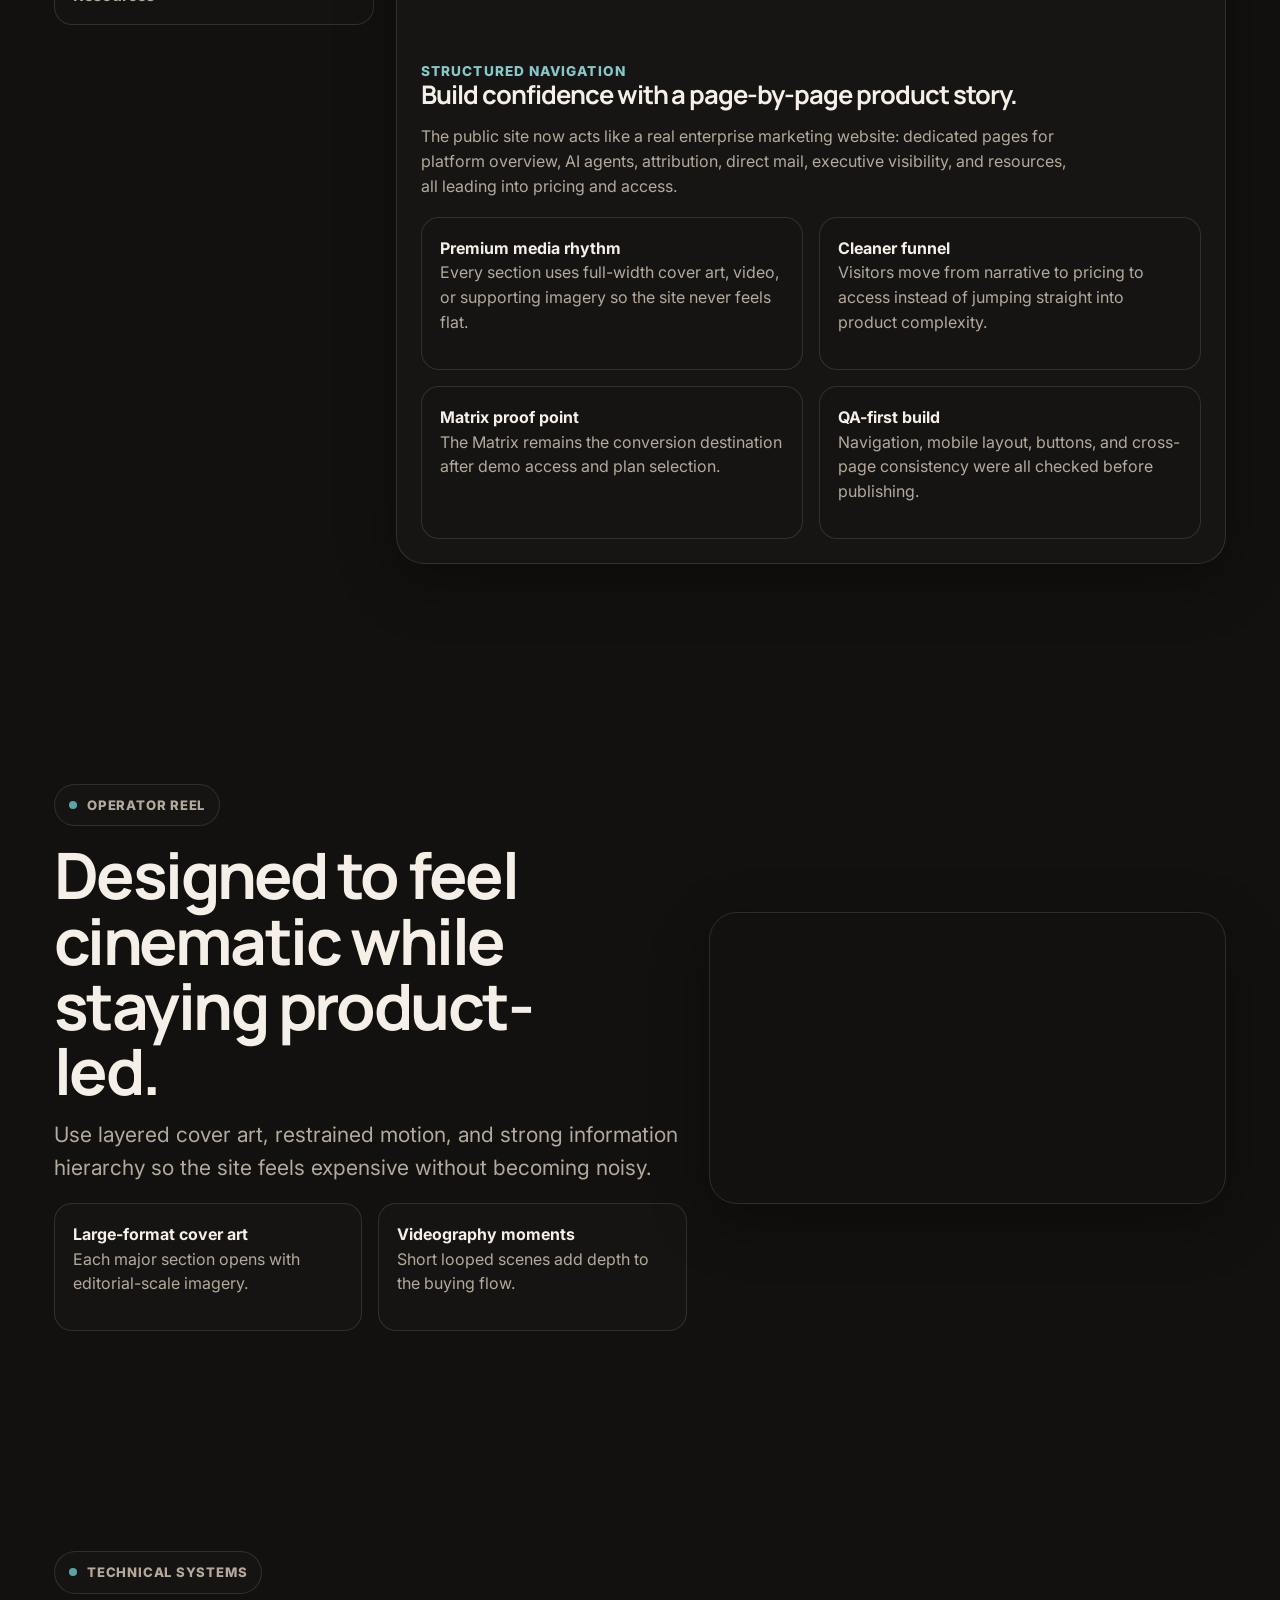
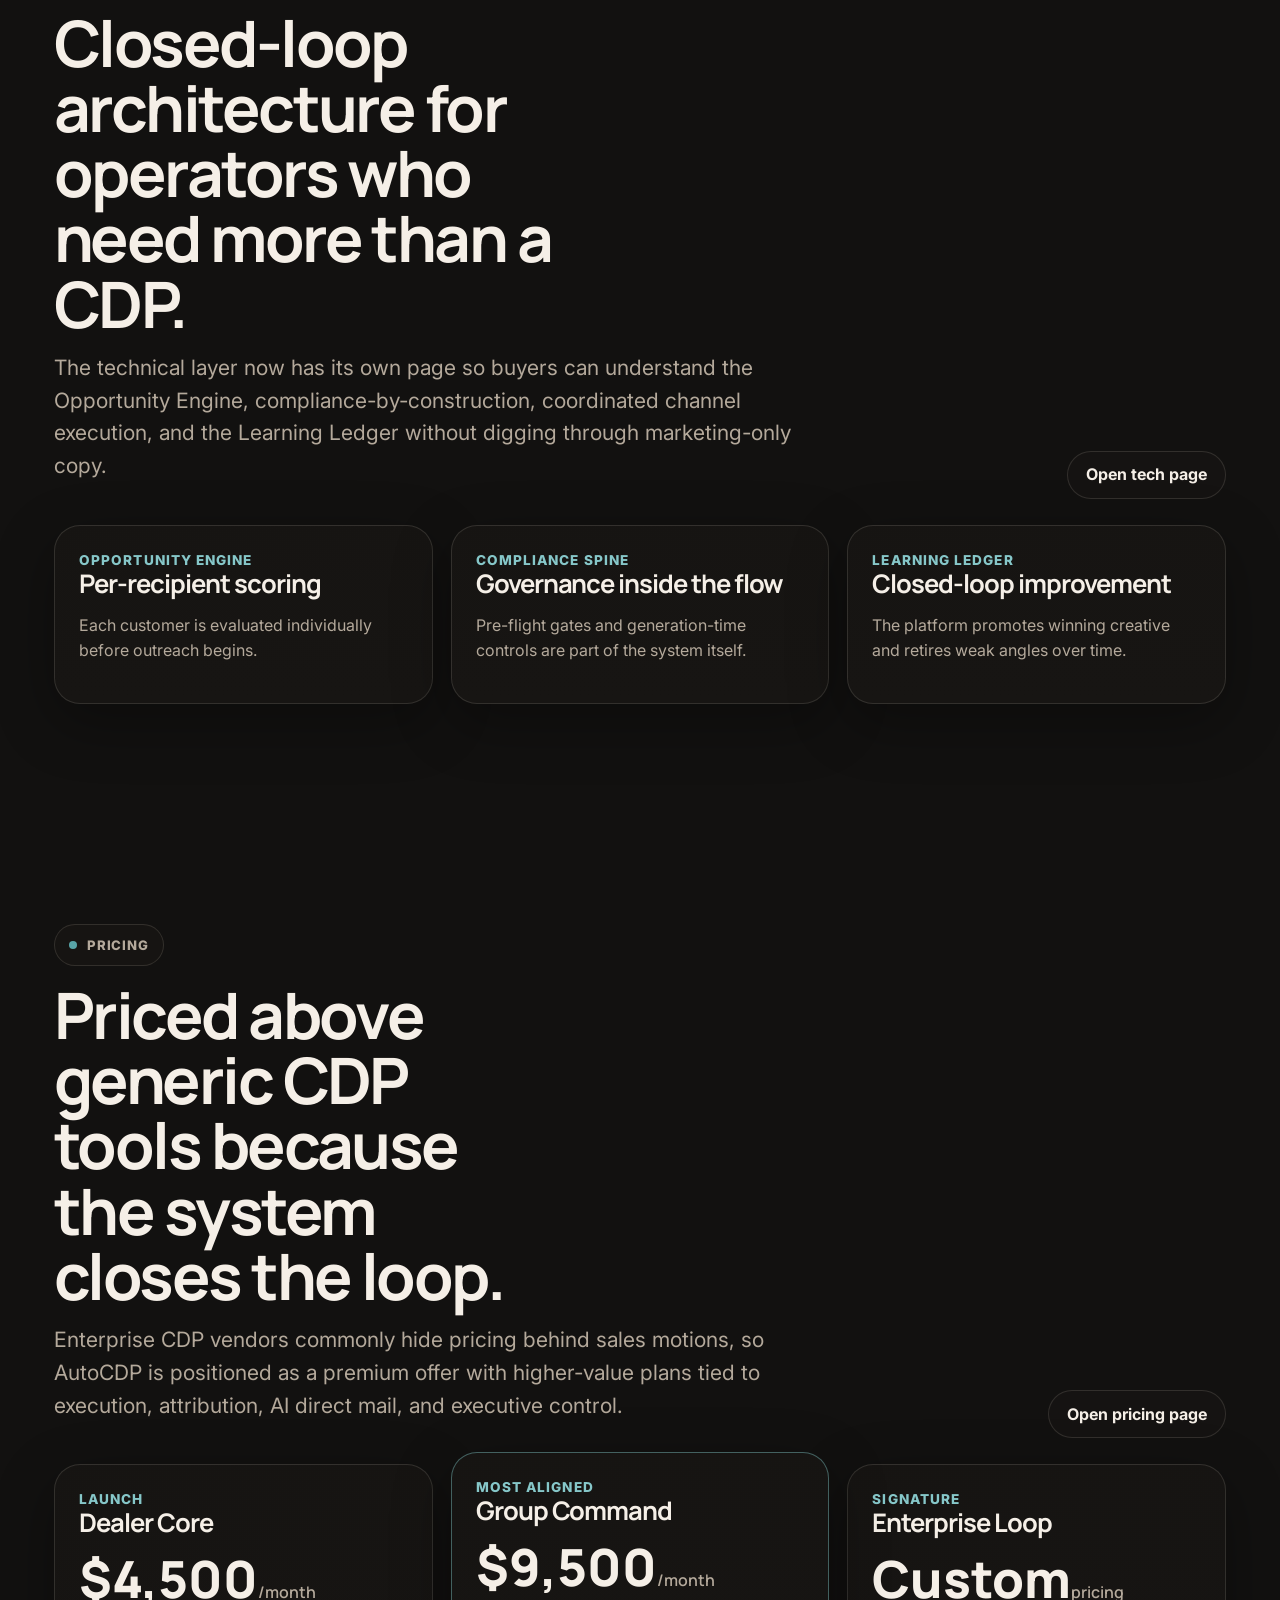
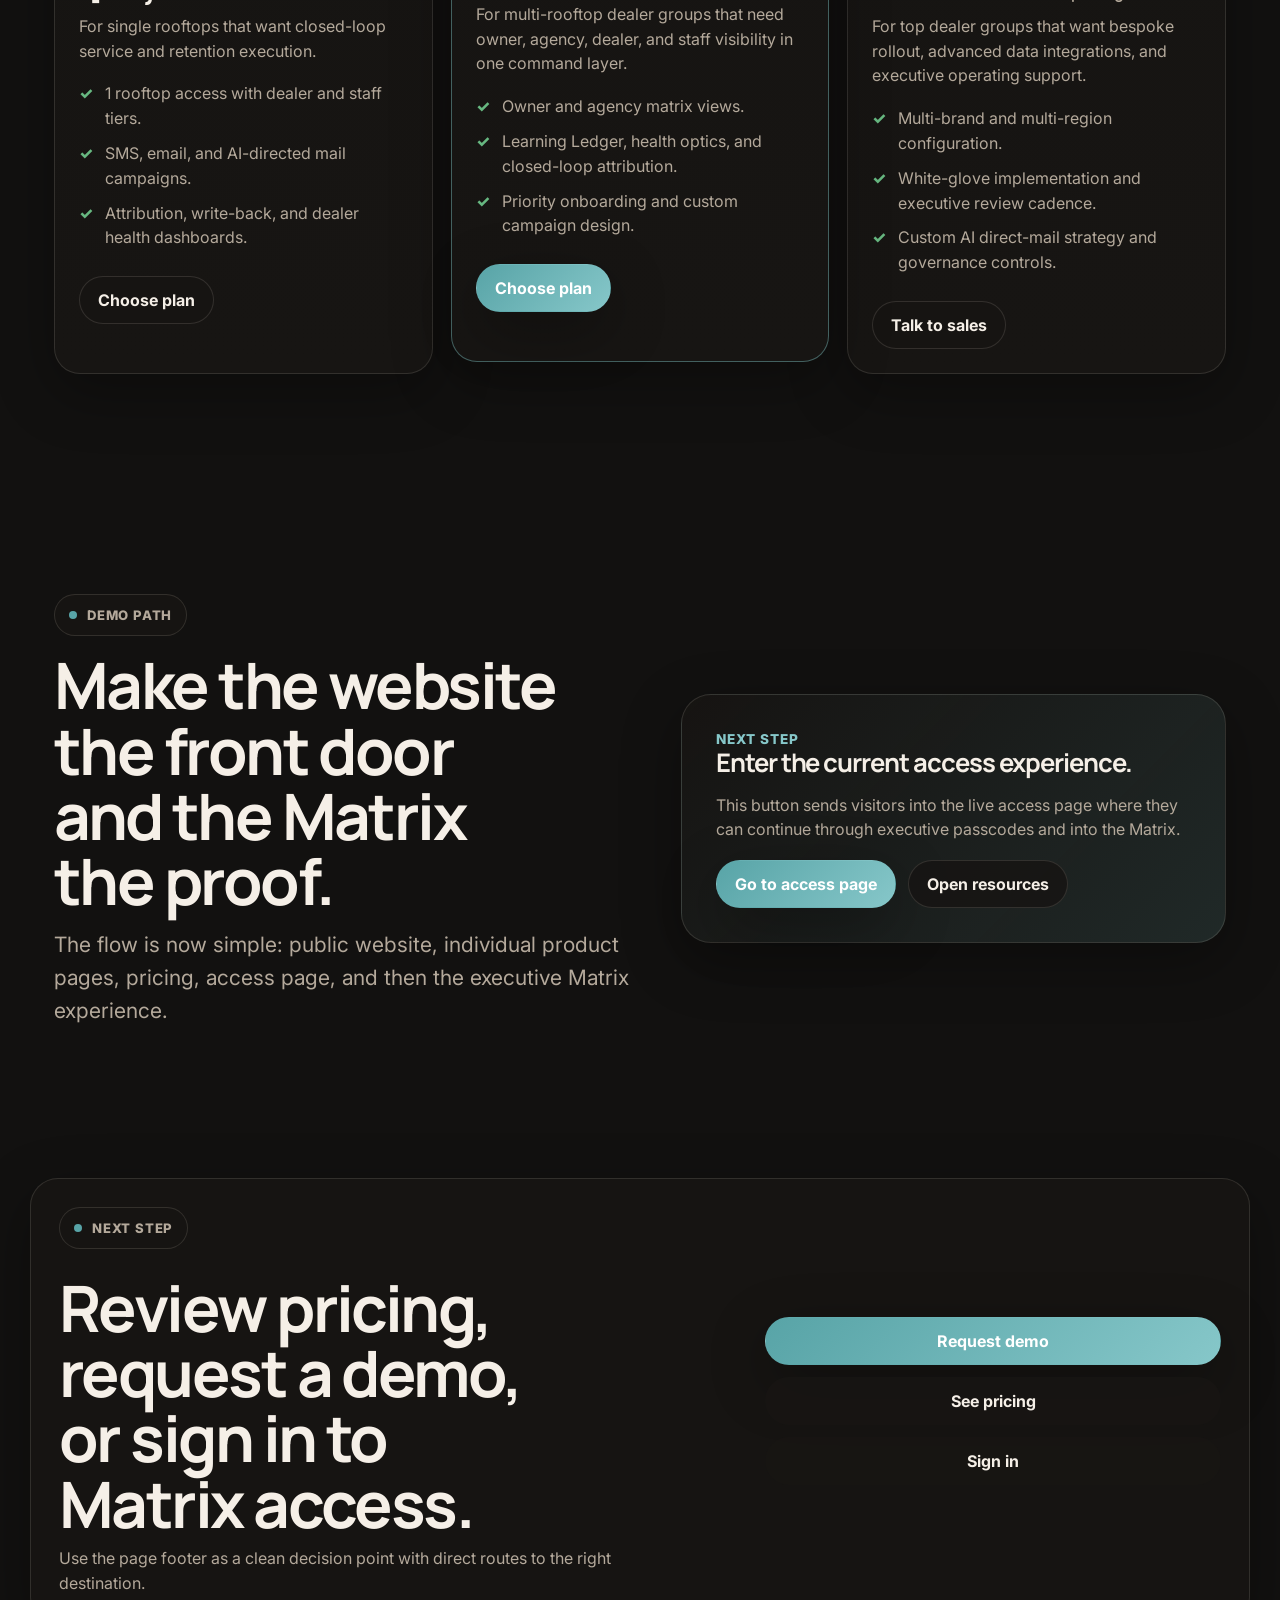
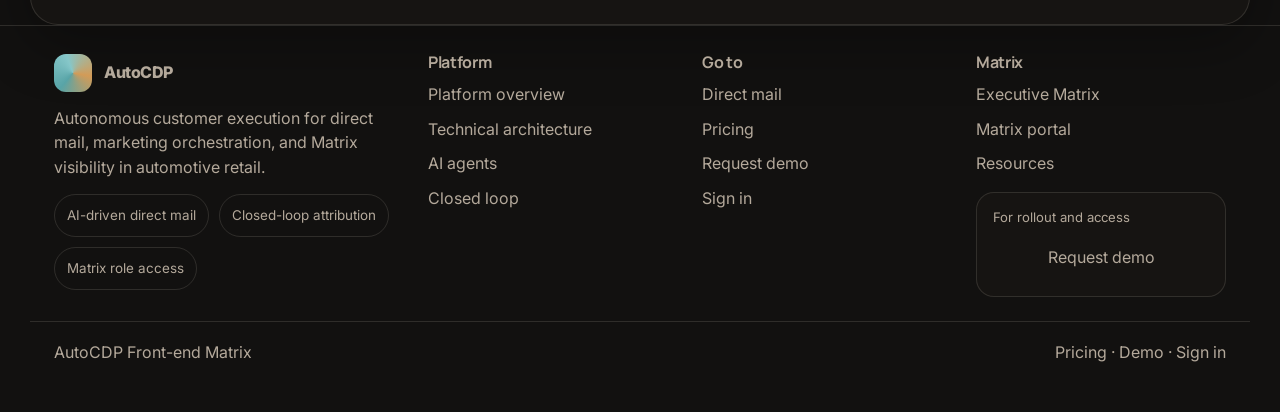
==== commit 200a564b: "nav: add dropdown close delay, remove duplicate home prefooter, set Autocdp/1-4 sign-in routing" ====
--- a/index.html
+++ b/index.html
@@ -87,6 +87,6 @@
 
     <section class="section"><div class="container cta"><div><span class="eyebrow">Demo path</span><h2>Make the website the front door and the Matrix the proof.</h2><p class="lead">The flow is now simple: public website, individual product pages, pricing, access page, and then the executive Matrix experience.</p></div><div class="cta-panel"><div class="kicker">Next step</div><h3>Enter the current access experience.</h3><p>This button sends visitors into the live access page where they can continue through executive passcodes and into the Matrix.</p><div style="display:flex;gap:12px;flex-wrap:wrap;margin-top:18px"><a class="btn btn-primary" href="access.html">Go to access page</a><a class="btn btn-ghost" href="resources.html">Open resources</a></div></div></div></section>
   </main>
-  <section class="prefooter"><div class="container prefooter-shell"><div><span class="eyebrow">Next step</span><h2>Review pricing, request a demo, or sign in to Matrix access.</h2><p>Use the page footer as a clean decision point with direct routes to the right destination.</p></div><div class="prefooter-actions"><a class="btn btn-primary" href="access.html">Request demo</a><a class="btn btn-soft" href="pricing.html">See pricing</a><a class="btn btn-soft" href="signin.html">Sign in</a></div></div></section><section class="prefooter"><div class="container prefooter-shell"><div><span class="eyebrow">Next step</span><h2>Review pricing, request a demo, or sign in to Matrix access.</h2><p>Use the page footer as a clean decision point with direct routes to the right destination.</p></div><div class="prefooter-actions"><a class="btn btn-primary" href="access.html">Request demo</a><a class="btn btn-soft" href="pricing.html">See pricing</a><a class="btn btn-soft" href="signin.html">Sign in</a></div></div></section><footer class="footer"><div class="container footer-grid"><div class="footer-brand"><a class="brand" href="index.html"><span class="mark"></span><span>AutoCDP</span></a><p>Autonomous customer execution for direct mail, marketing orchestration, and Matrix visibility in automotive retail.</p><div class="trust-row"><span>AI-driven direct mail</span><span>Closed-loop attribution</span><span>Matrix role access</span></div></div><div><h3>Platform</h3><div class="footer-links"><a href="platform.html">Platform overview</a><a href="tech.html">Technical architecture</a><a href="ai-agents.html">AI agents</a><a href="closed-loop.html">Closed loop</a></div></div><div><h3>Go to</h3><div class="footer-links"><a href="direct-mail.html">Direct mail</a><a href="pricing.html">Pricing</a><a href="access.html">Request demo</a><a href="signin.html">Sign in</a></div></div><div><h3>Matrix</h3><div class="footer-links"><a href="executive-matrix.html">Executive Matrix</a><a href="dashboard.html">Matrix portal</a><a href="resources.html">Resources</a></div><div class="footer-contact"><span>For rollout and access</span><a href="access.html">Request demo</a></div></div></div><div class="container footer-bottom"><span>AutoCDP Front-end Matrix</span><span><a href="pricing.html">Pricing</a> · <a href="access.html">Demo</a> · <a href="signin.html">Sign in</a></span></div></footer>
+  <section class="prefooter"><div class="container prefooter-shell"><div><span class="eyebrow">Next step</span><h2>Review pricing, request a demo, or sign in to Matrix access.</h2><p>Use the page footer as a clean decision point with direct routes to the right destination.</p></div><div class="prefooter-actions"><a class="btn btn-primary" href="access.html">Request demo</a><a class="btn btn-soft" href="pricing.html">See pricing</a><a class="btn btn-soft" href="signin.html">Sign in</a></div></div></section><footer class="footer"><div class="container footer-grid"><div class="footer-brand"><a class="brand" href="index.html"><span class="mark"></span><span>AutoCDP</span></a><p>Autonomous customer execution for direct mail, marketing orchestration, and Matrix visibility in automotive retail.</p><div class="trust-row"><span>AI-driven direct mail</span><span>Closed-loop attribution</span><span>Matrix role access</span></div></div><div><h3>Platform</h3><div class="footer-links"><a href="platform.html">Platform overview</a><a href="tech.html">Technical architecture</a><a href="ai-agents.html">AI agents</a><a href="closed-loop.html">Closed loop</a></div></div><div><h3>Go to</h3><div class="footer-links"><a href="direct-mail.html">Direct mail</a><a href="pricing.html">Pricing</a><a href="access.html">Request demo</a><a href="signin.html">Sign in</a></div></div><div><h3>Matrix</h3><div class="footer-links"><a href="executive-matrix.html">Executive Matrix</a><a href="dashboard.html">Matrix portal</a><a href="resources.html">Resources</a></div><div class="footer-contact"><span>For rollout and access</span><a href="access.html">Request demo</a></div></div></div><div class="container footer-bottom"><span>AutoCDP Front-end Matrix</span><span><a href="pricing.html">Pricing</a> · <a href="access.html">Demo</a> · <a href="signin.html">Sign in</a></span></div></footer>
   
-<script>(function(){const path=(location.pathname.split('/').pop()||'index.html').toLowerCase();document.querySelectorAll('.nav-link,.dropdown-link,.mobile-nav a,.footer a,.utility-links a,.sign-link').forEach(a=>{const href=(a.getAttribute('href')||'').toLowerCase();if(href===path){a.classList.add('is-active');a.setAttribute('aria-current','page');}});const menuToggle=document.querySelector('[data-menu-toggle]');const drawer=document.querySelector('[data-mobile-drawer]');function closeDrawer(){if(!drawer||!menuToggle)return;drawer.classList.remove('show');drawer.hidden=true;menuToggle.setAttribute('aria-expanded','false');menuToggle.setAttribute('aria-label','Open menu');}function openDrawer(){if(!drawer||!menuToggle)return;drawer.hidden=false;requestAnimationFrame(()=>drawer.classList.add('show'));menuToggle.setAttribute('aria-expanded','true');menuToggle.setAttribute('aria-label','Close menu');}menuToggle&&menuToggle.addEventListener('click',()=>drawer&&drawer.classList.contains('show')?closeDrawer():openDrawer());drawer&&drawer.querySelectorAll('a').forEach(a=>a.addEventListener('click',closeDrawer));window.addEventListener('resize',()=>{if(window.innerWidth>980)closeDrawer();});document.addEventListener('keydown',e=>{if(e.key==='Escape'){closeDrawer();closeMenus();}});document.addEventListener('click',e=>{if(drawer&&drawer.classList.contains('show')&&!drawer.contains(e.target)&&!e.target.closest('[data-menu-toggle]'))closeDrawer();if(!e.target.closest('.nav-group'))closeMenus();});const groups=[...document.querySelectorAll('.nav-group')];function closeMenus(){groups.forEach(group=>{const btn=group.querySelector('[data-dropdown-button]');const menu=group.querySelector('[data-dropdown]');if(btn)btn.setAttribute('aria-expanded','false');if(menu)menu.hidden=true;});}function openMenu(group){if(window.innerWidth<981)return;closeMenus();const btn=group.querySelector('[data-dropdown-button]');const menu=group.querySelector('[data-dropdown]');if(btn)btn.setAttribute('aria-expanded','true');if(menu)menu.hidden=false;}groups.forEach(group=>{const btn=group.querySelector('[data-dropdown-button]');btn&&btn.addEventListener('click',e=>{e.preventDefault();const menu=group.querySelector('[data-dropdown]');const isOpen=btn.getAttribute('aria-expanded')==='true';closeMenus();if(!isOpen&&menu&&window.innerWidth>980){btn.setAttribute('aria-expanded','true');menu.hidden=false;}});group.addEventListener('mouseenter',()=>openMenu(group));group.addEventListener('mouseleave',()=>closeMenus());group.addEventListener('focusin',()=>openMenu(group));group.addEventListener('focusout',e=>{if(!group.contains(e.relatedTarget))closeMenus();});});const demoForm=document.querySelector('[data-demo-form]');if(demoForm){demoForm.addEventListener('submit',e=>{e.preventDefault();const note=demoForm.querySelector('[data-demo-success]');if(note){note.hidden=false;note.textContent='Demo request captured. A follow-up will be routed from this build flow.';}demoForm.reset();});}const loginForm=document.querySelector('[data-login-form]');if(loginForm){loginForm.addEventListener('submit',e=>{e.preventDefault();const u=loginForm.querySelector('input[name="username"]');const p=loginForm.querySelector('input[name="password"]');const msg=loginForm.querySelector('[data-login-message]');if(u&&p&&u.value.trim()&&p.value.trim()){window.location.href='dashboard.html';}else if(msg){msg.hidden=false;msg.textContent='Enter both username and password to continue.';}});}})();</script></body></html>+<script>(function(){const path=(location.pathname.split('/').pop()||'index.html').toLowerCase();document.querySelectorAll('.nav-link,.dropdown-link,.mobile-nav a,.footer a,.utility-links a,.sign-link').forEach(a=>{const href=(a.getAttribute('href')||'').toLowerCase();if(href===path){a.classList.add('is-active');a.setAttribute('aria-current','page');}});const menuToggle=document.querySelector('[data-menu-toggle]');const drawer=document.querySelector('[data-mobile-drawer]');function closeDrawer(){if(!drawer||!menuToggle)return;drawer.classList.remove('show');drawer.hidden=true;menuToggle.setAttribute('aria-expanded','false');menuToggle.setAttribute('aria-label','Open menu');}function openDrawer(){if(!drawer||!menuToggle)return;drawer.hidden=false;requestAnimationFrame(()=>drawer.classList.add('show'));menuToggle.setAttribute('aria-expanded','true');menuToggle.setAttribute('aria-label','Close menu');}menuToggle&&menuToggle.addEventListener('click',()=>drawer&&drawer.classList.contains('show')?closeDrawer():openDrawer());drawer&&drawer.querySelectorAll('a').forEach(a=>a.addEventListener('click',closeDrawer));window.addEventListener('resize',()=>{if(window.innerWidth>980)closeDrawer();});document.addEventListener('keydown',e=>{if(e.key==='Escape'){closeDrawer();closeMenus();}});document.addEventListener('click',e=>{if(drawer&&drawer.classList.contains('show')&&!drawer.contains(e.target)&&!e.target.closest('[data-menu-toggle]'))closeDrawer();if(!e.target.closest('.nav-group'))closeMenus();});const groups=[...document.querySelectorAll('.nav-group')];function closeMenus(){groups.forEach(group=>{const btn=group.querySelector('[data-dropdown-button]');const menu=group.querySelector('[data-dropdown]');if(btn)btn.setAttribute('aria-expanded','false');if(menu)menu.hidden=true;});}function openMenu(group){if(window.innerWidth<981)return;closeMenus();const btn=group.querySelector('[data-dropdown-button]');const menu=group.querySelector('[data-dropdown]');if(btn)btn.setAttribute('aria-expanded','true');if(menu)menu.hidden=false;}groups.forEach(group=>{const btn=group.querySelector('[data-dropdown-button]');btn&&btn.addEventListener('click',e=>{e.preventDefault();const menu=group.querySelector('[data-dropdown]');const isOpen=btn.getAttribute('aria-expanded')==='true';closeMenus();if(!isOpen&&menu&&window.innerWidth>980){btn.setAttribute('aria-expanded','true');menu.hidden=false;}});group.addEventListener('mouseenter',()=>openMenu(group));let hoverTimer=null;group.addEventListener('mouseenter',()=>{if(hoverTimer)clearTimeout(hoverTimer);});group.addEventListener('mouseleave',()=>{if(hoverTimer)clearTimeout(hoverTimer);hoverTimer=setTimeout(()=>closeMenus(),420);});group.addEventListener('focusin',()=>openMenu(group));group.addEventListener('focusout',e=>{if(!group.contains(e.relatedTarget))closeMenus();});});const demoForm=document.querySelector('[data-demo-form]');if(demoForm){demoForm.addEventListener('submit',e=>{e.preventDefault();const note=demoForm.querySelector('[data-demo-success]');if(note){note.hidden=false;note.textContent='Demo request captured. A follow-up will be routed from this build flow.';}demoForm.reset();});}const loginForm=document.querySelector('[data-login-form]');if(loginForm){loginForm.addEventListener('submit',e=>{e.preventDefault();const u=loginForm.querySelector('input[name="username"]');const p=loginForm.querySelector('input[name="password"]');const msg=loginForm.querySelector('[data-login-message]');const user=(u?u.value.trim():'');const pass=(p?p.value.trim():'');const tiers={'1':'Executive','2':'Operator','3':'Campaign Ops','4':'Admin'};if(user.toLowerCase()==='autocdp'&&tiers[pass]){window.location.href='dashboard.html#tier-'+pass;}else if(msg){msg.hidden=false;msg.textContent='Use username Autocdp and password 1-4 for the matching dashboard tier.';}});}})();</script></body></html>
